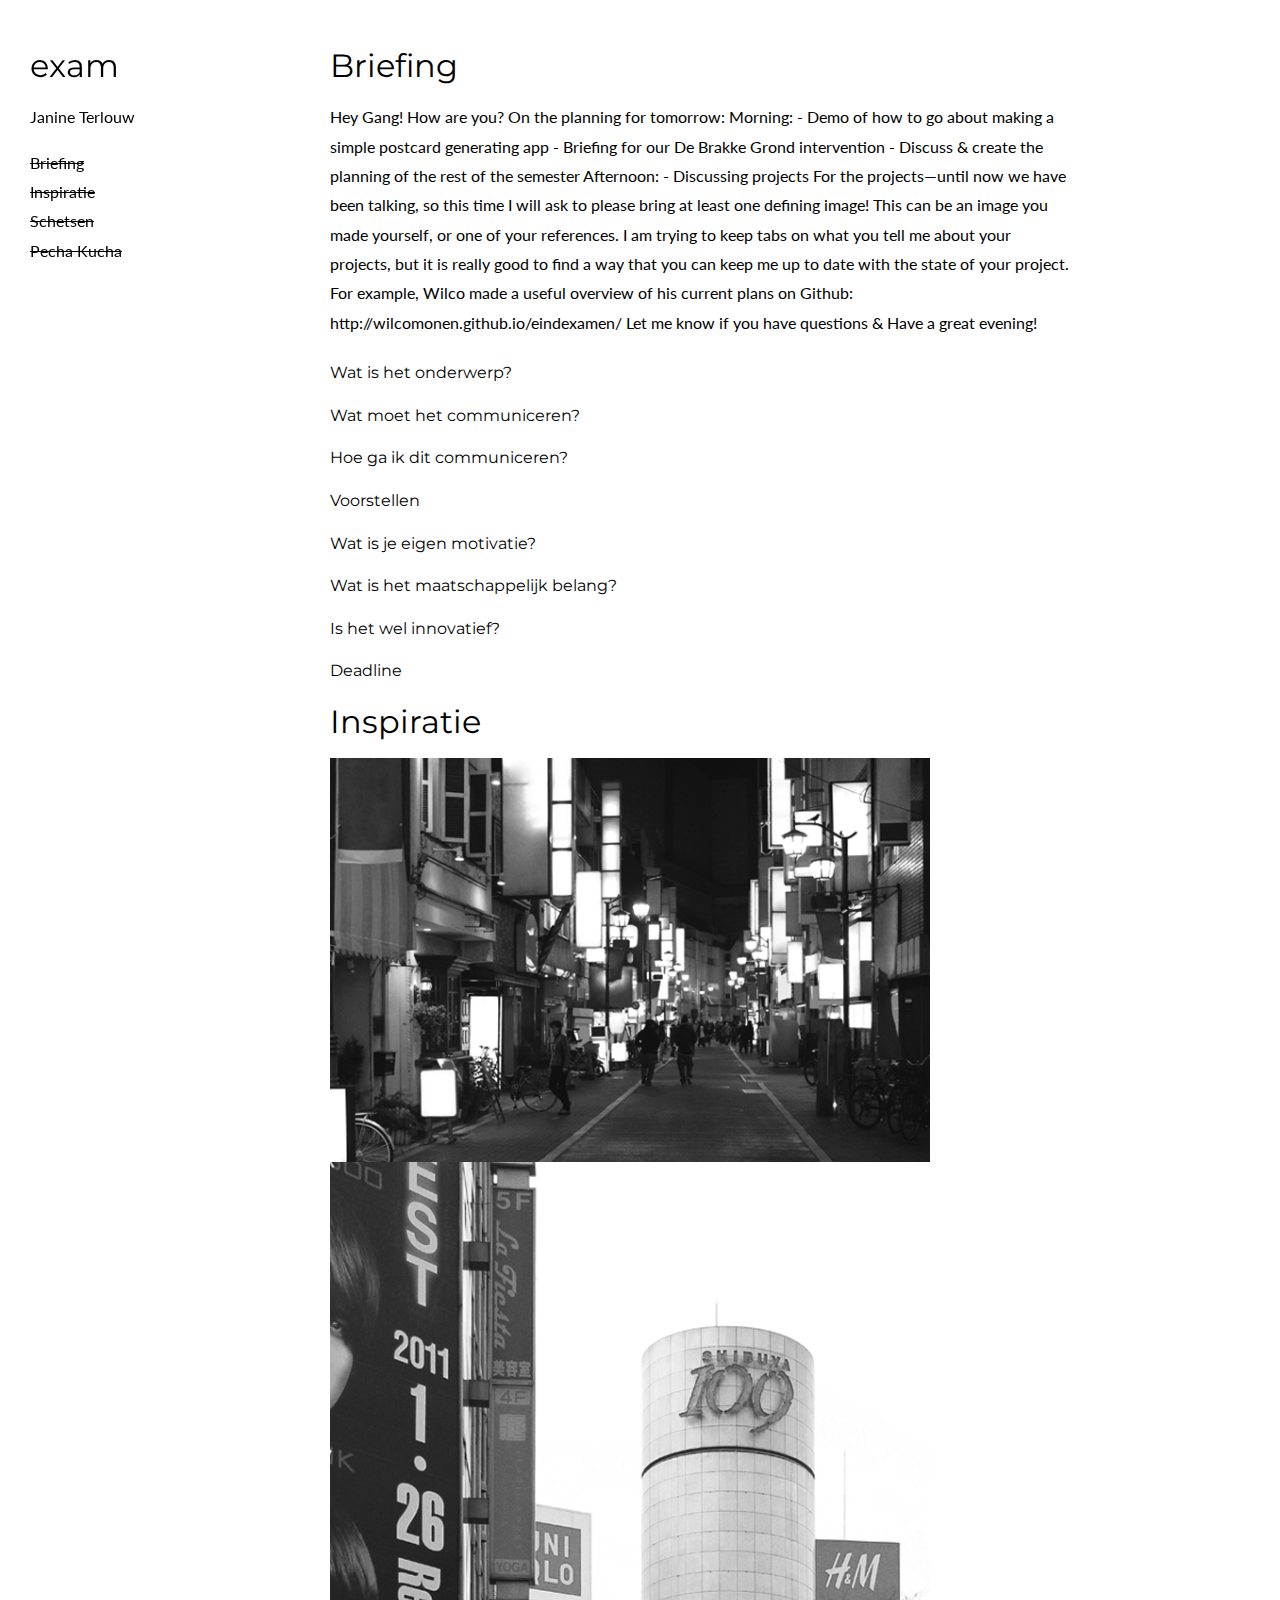
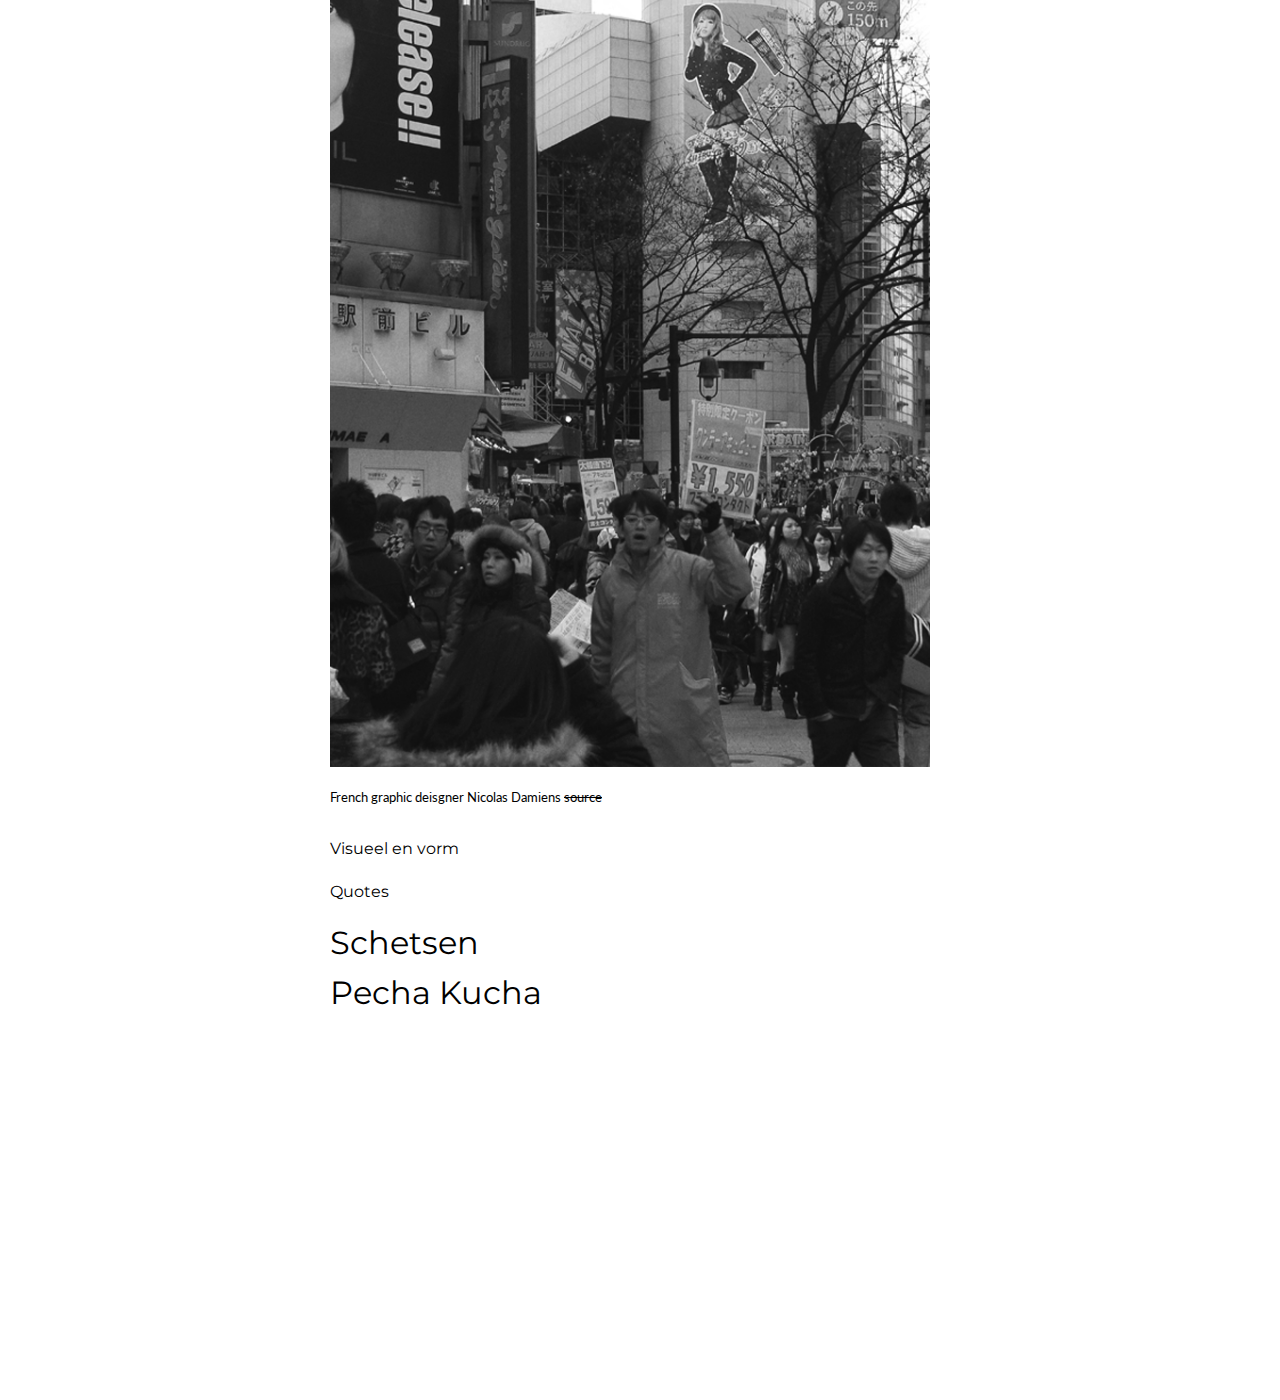
==== index.html @ ebebfaf5 "update push" ====
<html>
  <head>
    <title>Janine Terlouw - Graphic Design</title>
    <meta charset="utf-8">
    <link href='http://fonts.googleapis.com/css?family=Montserrat:400,700' rel='stylesheet' type='text/css'>
    <link href='http://fonts.googleapis.com/css?family=Lato:100,300,400,700,900,100italic,300italic,400italic,700italic,900italic&subset=latin,latin-ext' rel='stylesheet' type='text/css'>
    <link rel="stylesheet" href="http://yui.yahooapis.com/pure/0.5.0/pure-min.css">
    <link rel="stylesheet" type="text/css" href="css/style.css" />

    <script src="http://code.jquery.com/jquery-1.8.3.min.js"></script>
    <script src="js/jquery.slides.min.js"></script>
    <script src="js/scrollto.js"></script>
  </head>
  <body>
    <menu>
      <h1>exam</h1>
      <p>Janine Terlouw</p>
      <p>
        <a href="#p-briefing" rel="briefing">Briefing</a><br/>
        <a href="#p-inspiratie" rel="inspiratie">Inspiratie</a><br/>
        <a href="#p-schetsen" rel="schetsen">Schetsen</a><br/>
        <a href="#p-pechakucha" rel="pechakucha">Pecha Kucha</a><br/>
       </p>
    </menu>

    <div id="content">
      <div class='item' id="p-briefing">
        <h1>Briefing<h1>
          <p>Hey Gang!

How are you?

On the planning for tomorrow:

Morning:

- Demo of how to go about making a simple postcard generating app
- Briefing for our De Brakke Grond intervention
- Discuss & create the planning of the rest of the semester

Afternoon:

- Discussing projects

For the projects—until now we have been talking, so this time I will ask to please bring at least one defining image!
This can be an image you made yourself, or one of your references.

I am trying to keep tabs on what you tell me about your projects, but it is really good to find a way that you can keep me up to date with the state of your project. For example, Wilco made a useful overview of his current plans on Github: http://wilcomonen.github.io/eindexamen/

Let me know if you have questions &
Have a great evening!</p>
        <h2>Wat is het onderwerp?</h2>
        <h2>Wat moet het communiceren?</h2>
        <h2>Hoe ga ik dit communiceren?</h2>
        <h2>Voorstellen</h2>
        <h2>Wat is je eigen motivatie?</h2>
        <h2>Wat is het maatschappelijk belang?</h2>
        <h2>Is het wel innovatief?</h2>
        <h2>Deadline</h2>

      </div>

      <div class='item' id="p-inspiratie">
        <h1>Inspiratie<h1>
          <img src="img/inspiratie/3.gif">
          <img src="img/inspiratie/7.gif">
          <p><sub>French graphic deisgner Nicolas Damiens <a href="http://www.huffingtonpost.com/2015/02/13/nicolas-damiens_n_6653404.html">source</a><sub></p> 
        <h2>Visueel en vorm</h2>

        <h2>Quotes</h2>
      </div>

      <div class='item' id="p-schetsen">
        <h1>Schetsen<h1>
      </div>

      <div class='item' id="p-pechakucha">
        <h1>Pecha Kucha<h1>
      </div>

<!--       <div class='item' id="p-briefing">
        <h1>Briefing<h1>
      </div>
 -->
    </div>

  </body>


</html>
---- css/style.css ----
*{
  box-sizing: border-box;
}

body {
  background-color: #fff;
  margin: 0;
  padding: 0;

  font-family: times, serif;
  font-size: 12pt;
  line-height: 22pt;
  color: #000;
}

menu{
  top:0;
  margin: 0;
  padding: 30px;
  position: fixed;
  width: 300px;
}

#content {
  margin-left: 300px;
  padding: 30px;
  width: 800px;
  height: 3000px;
}

img {
  width: 600px;
}

/*-------*/
/* tekst */
/*-------*/


h1 {
  font-family: "Montserrat", arial;
  font-weight: 400;
}

h2 {
  font-family: "Montserrat", arial;
  font-weight: 400;
  font-size: 16px;
}

p {
  font-family: "lato", arial;
  font-size: 16px;
}

a {
  text-decoration: line-through;
  color: #000;
}
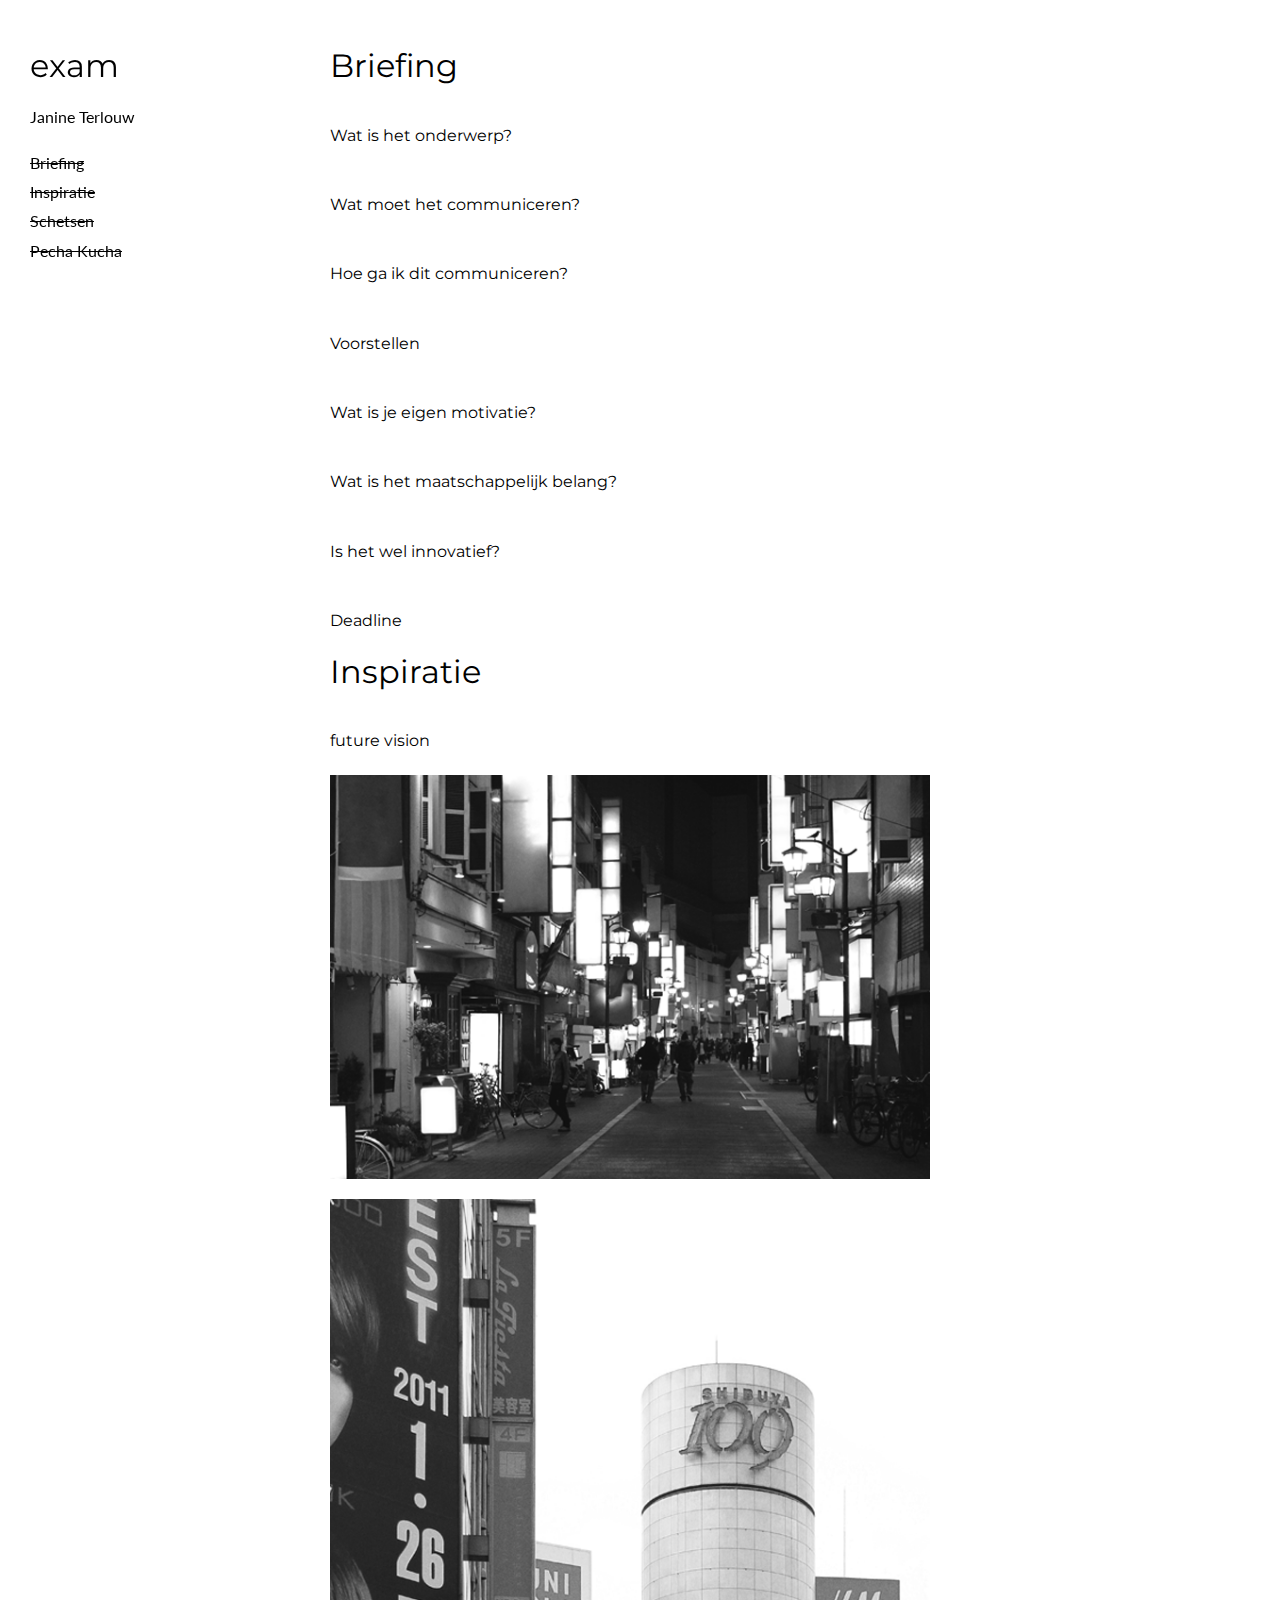
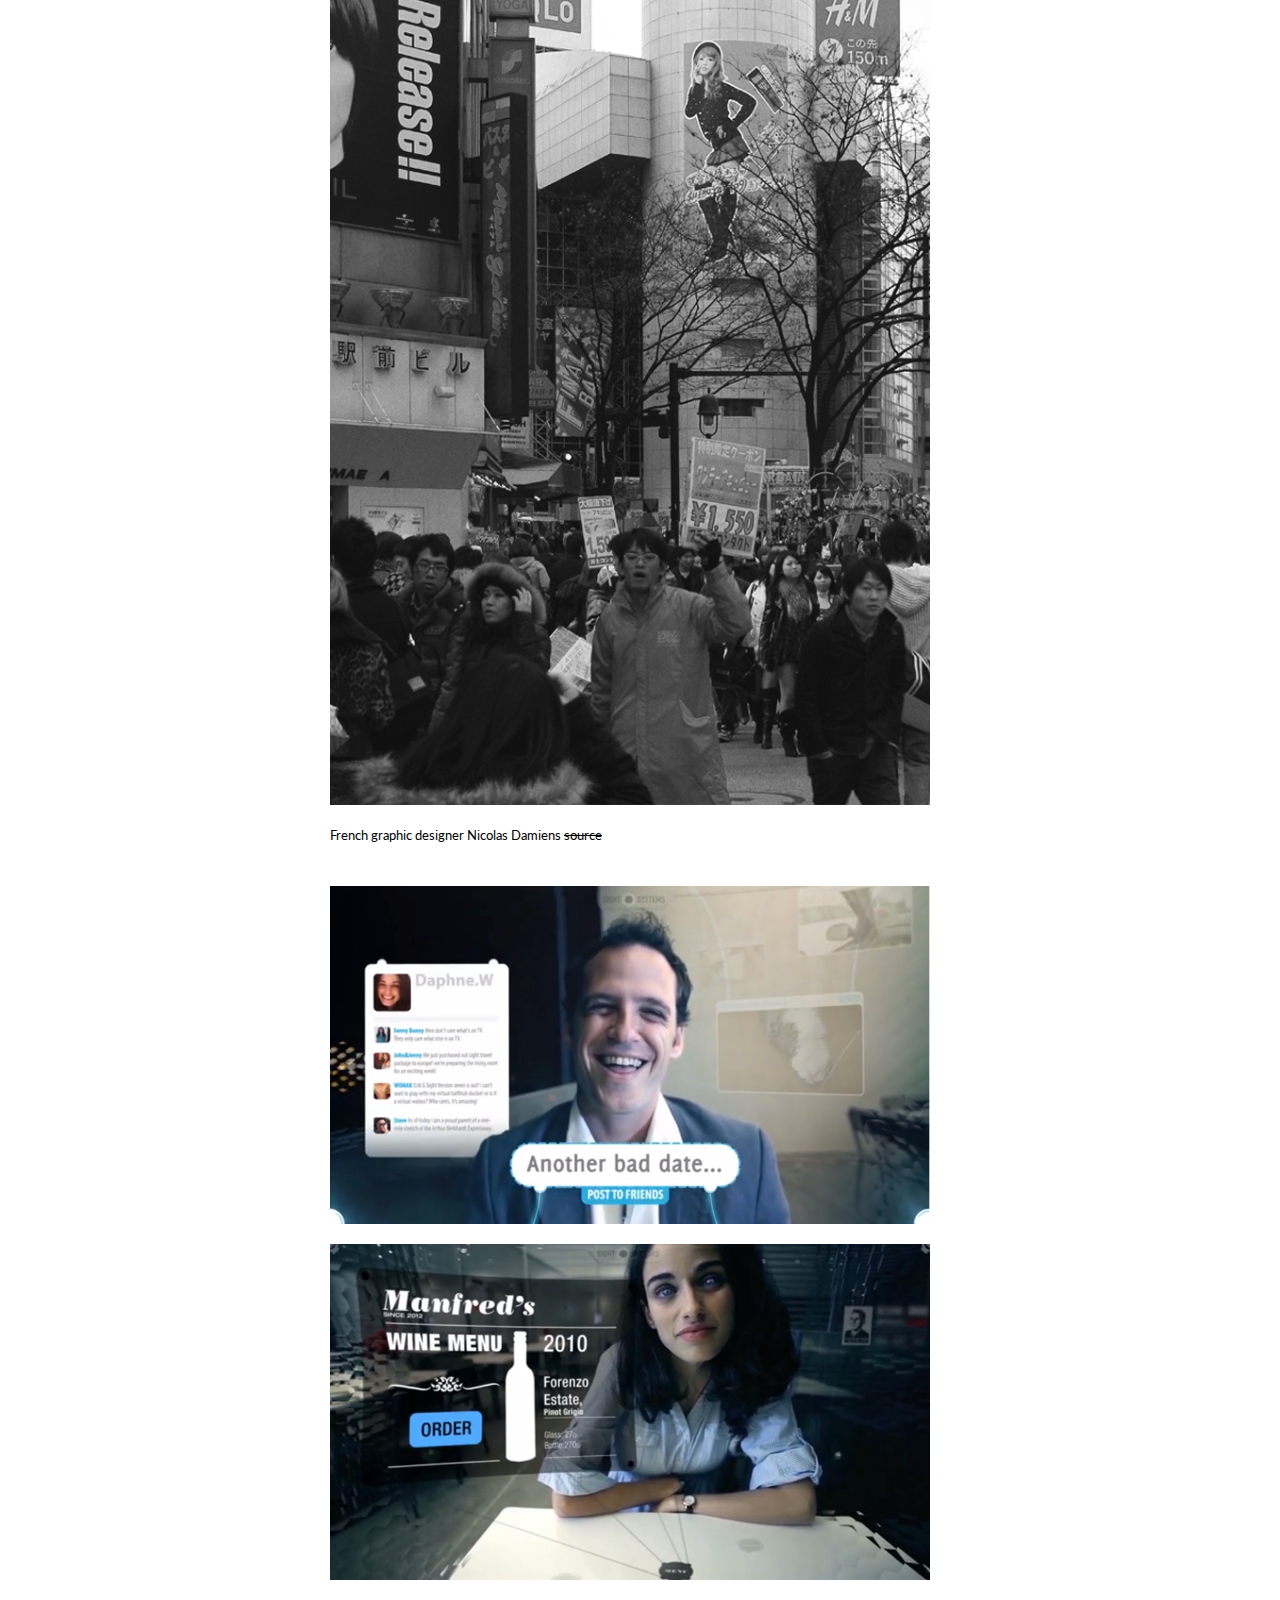
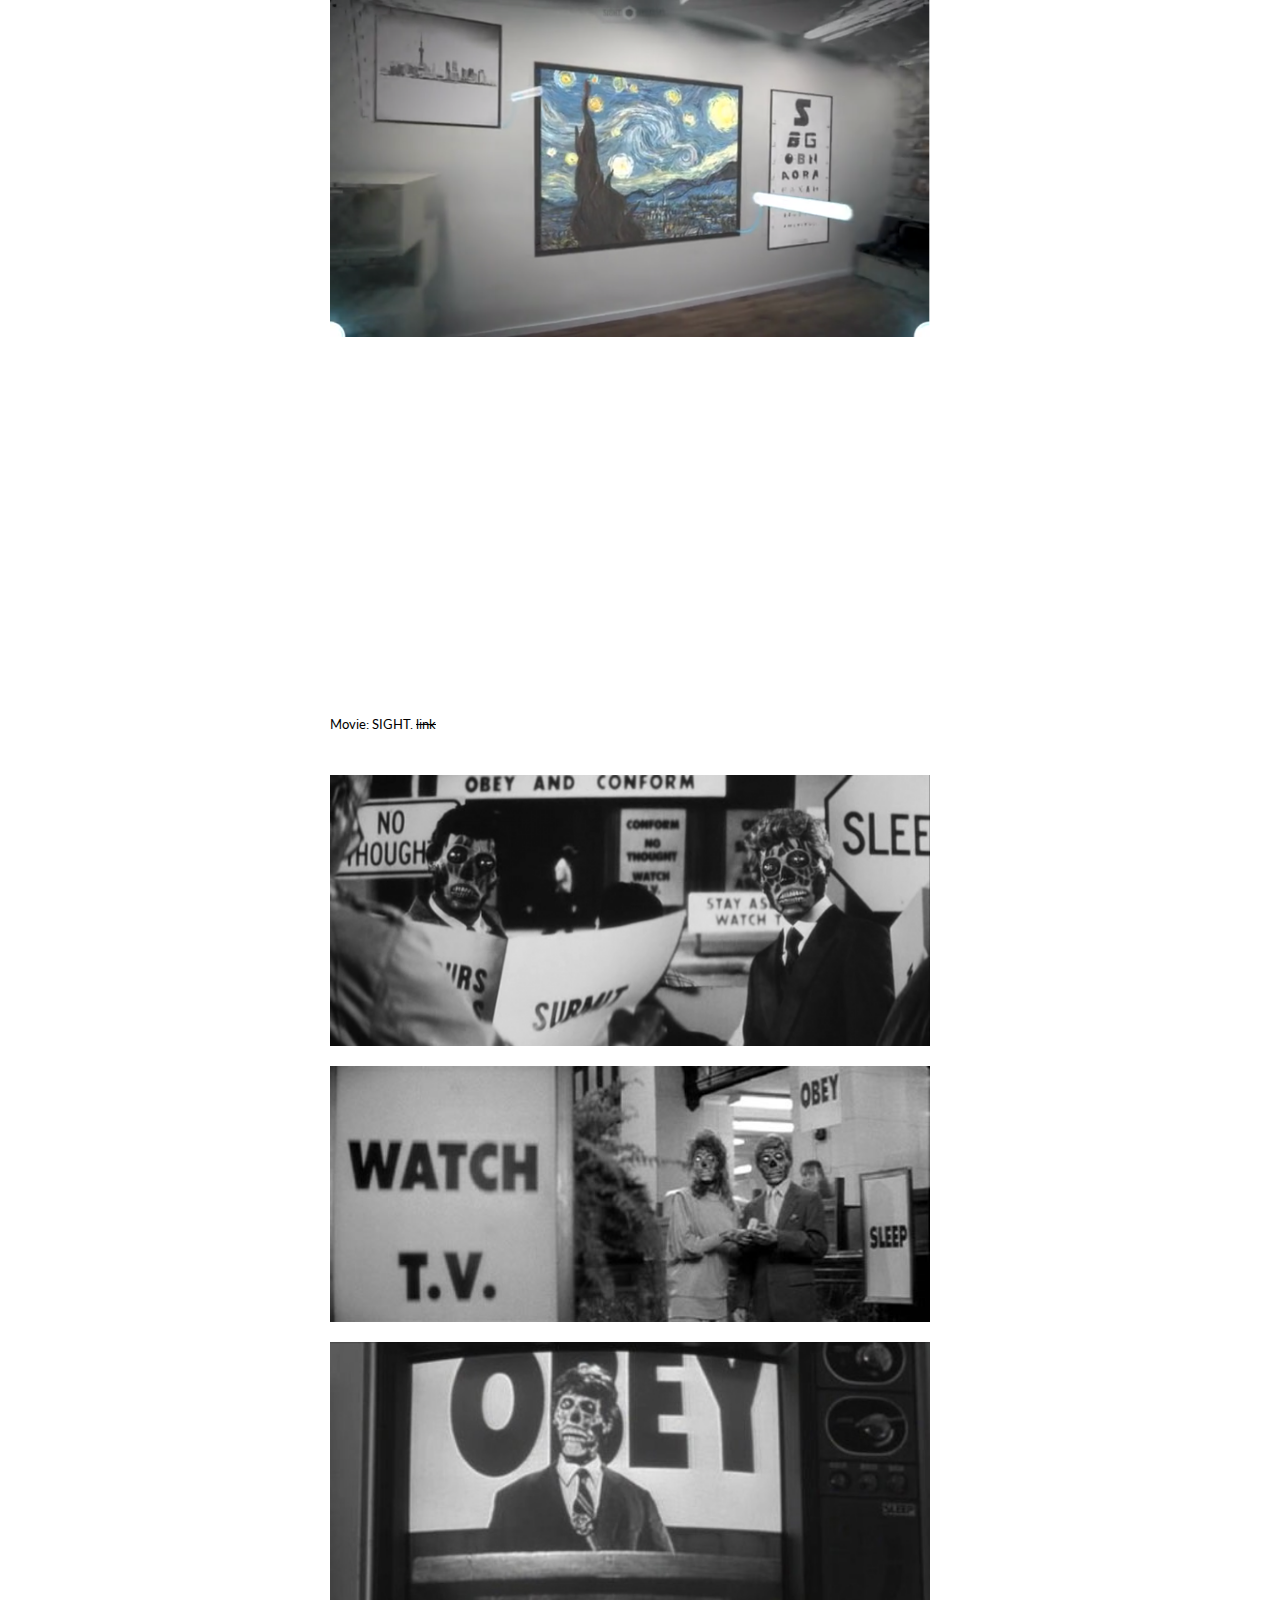
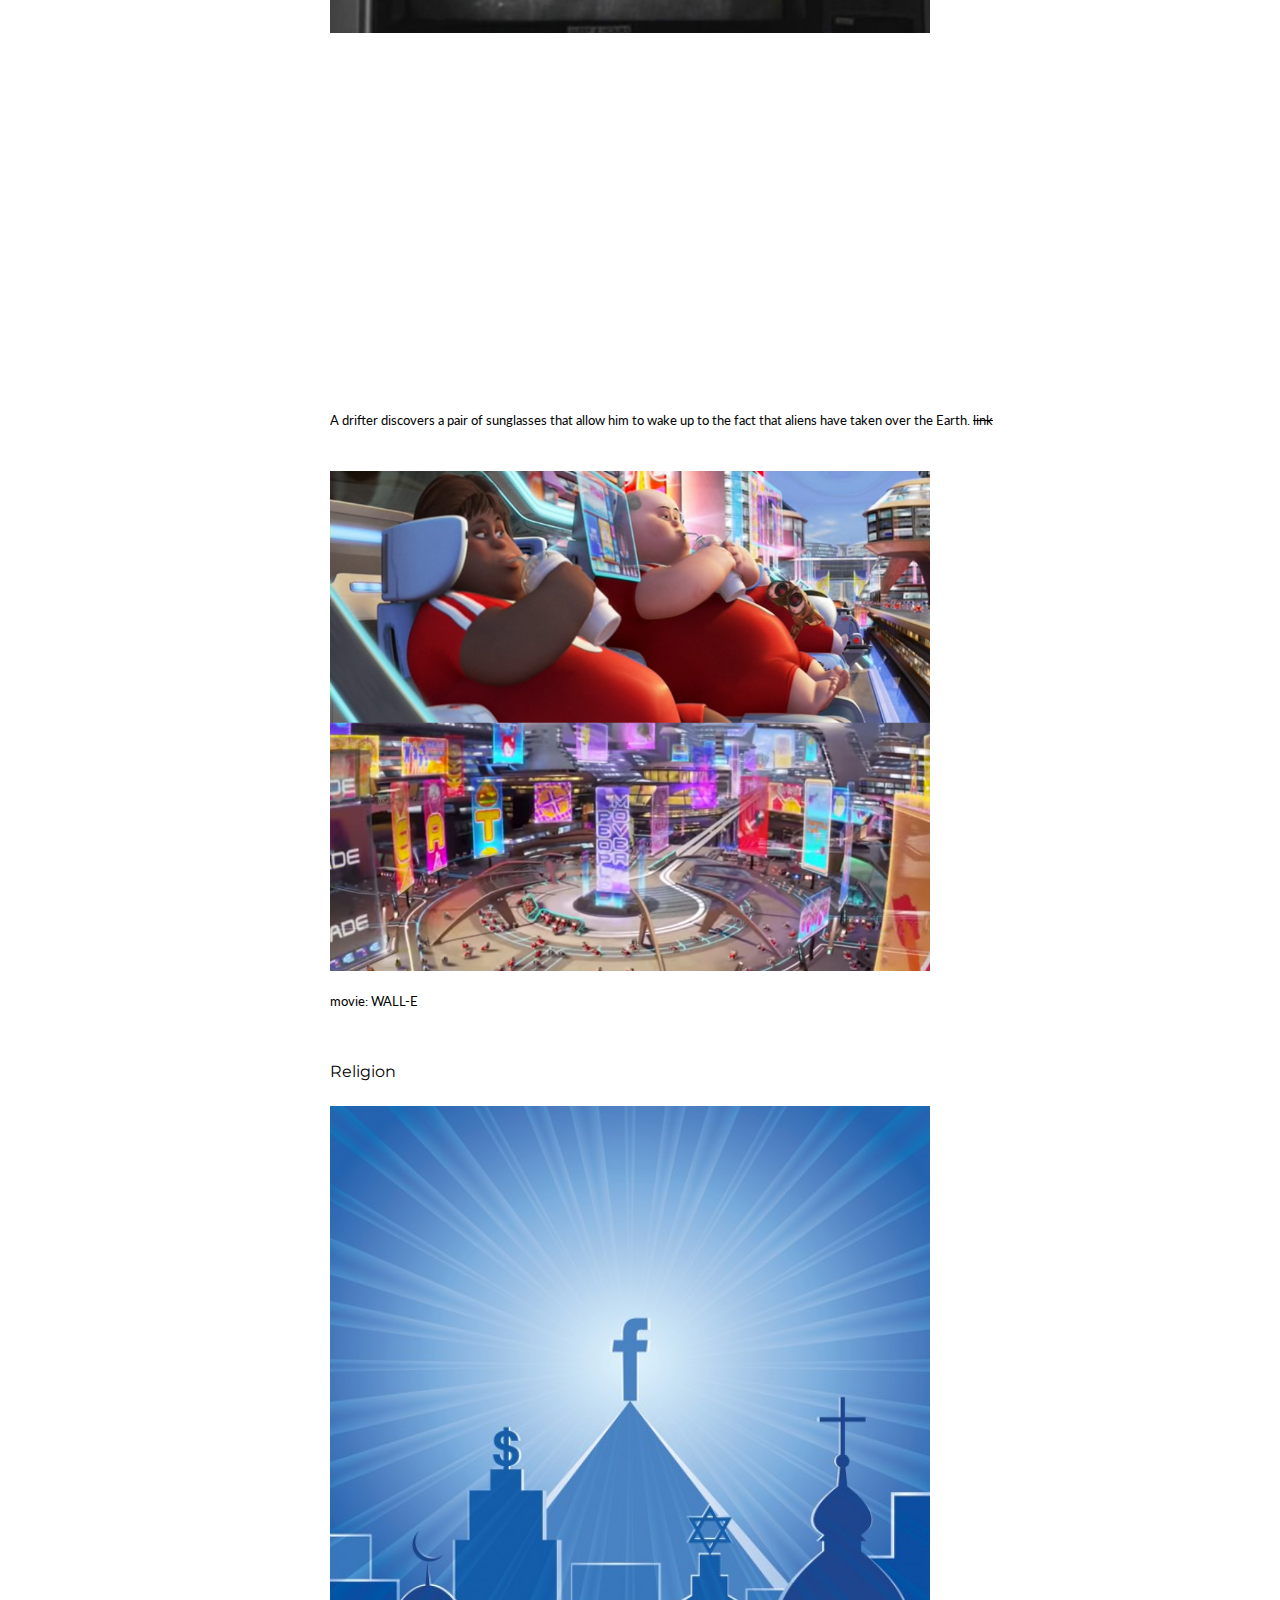
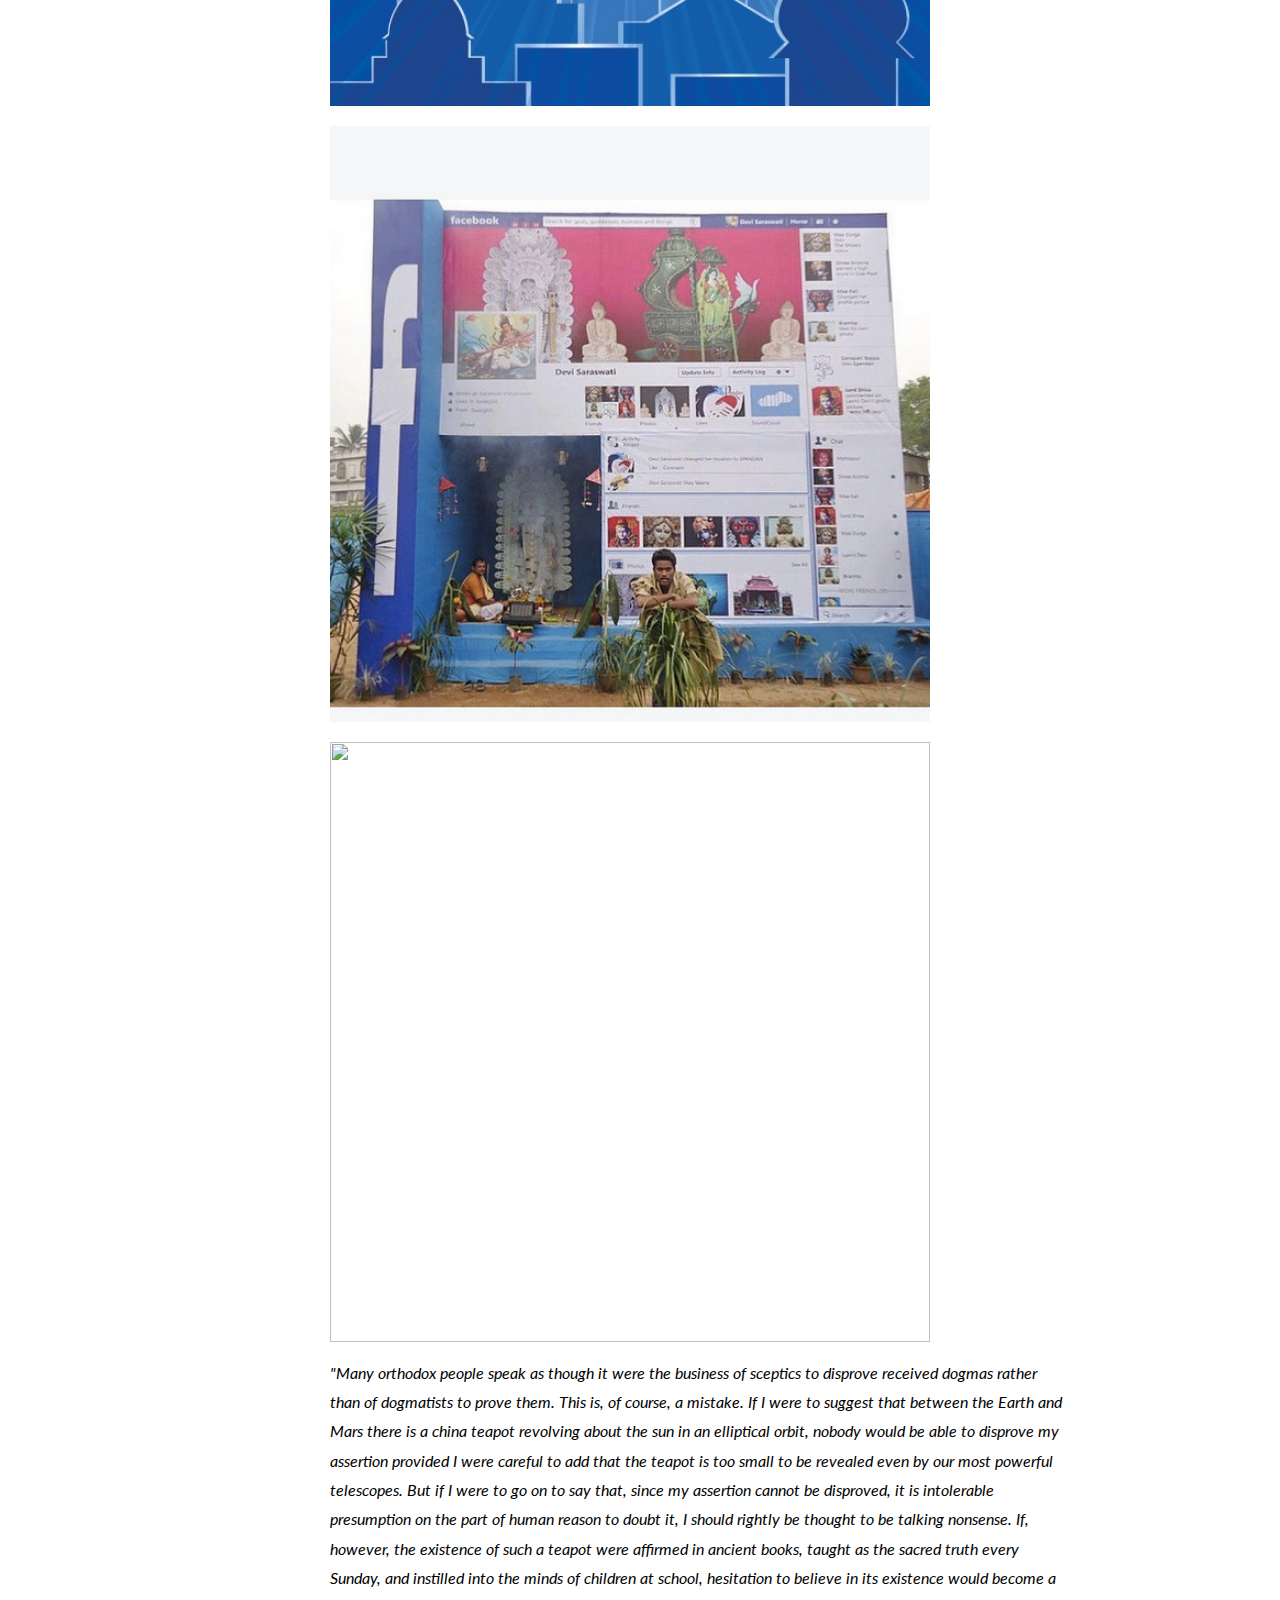
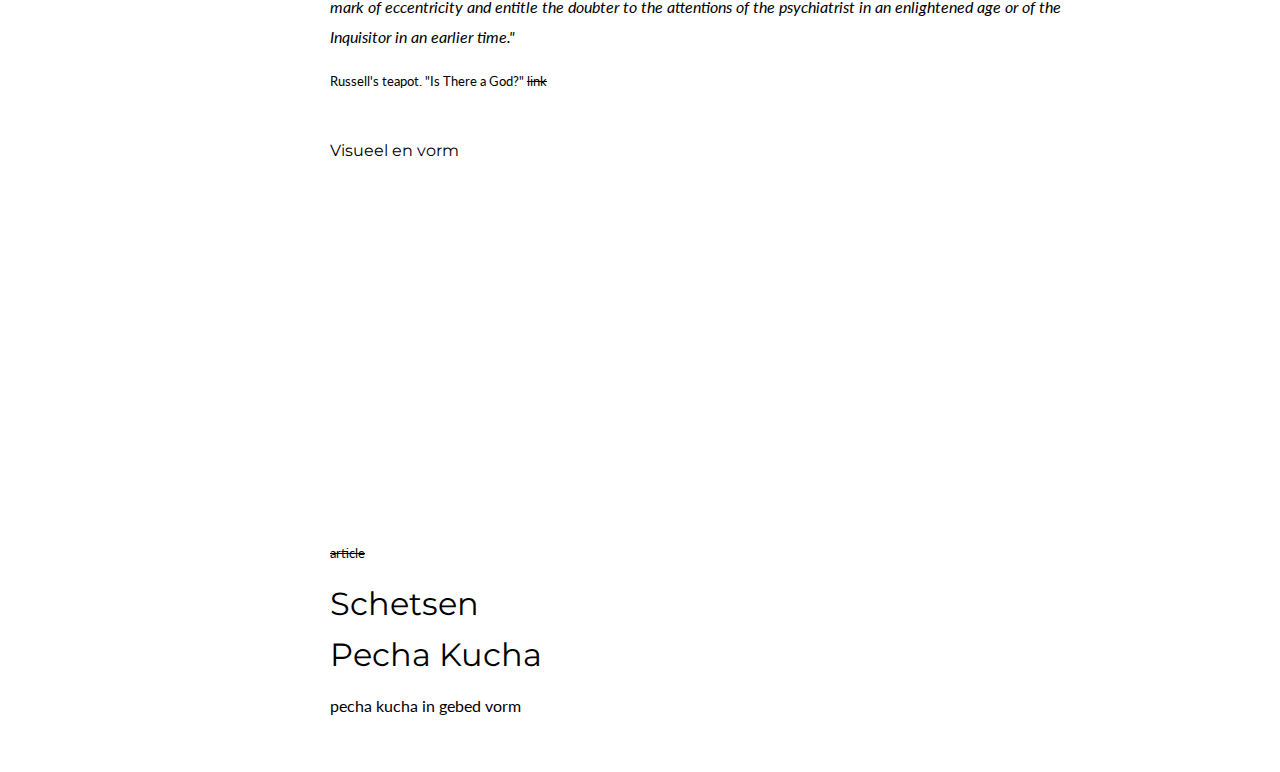
==== commit 4fa909a2: "update" ====
--- a/index.html
+++ b/index.html
@@ -8,7 +8,6 @@
     <link rel="stylesheet" type="text/css" href="css/style.css" />
 
     <script src="http://code.jquery.com/jquery-1.8.3.min.js"></script>
-    <script src="js/jquery.slides.min.js"></script>
     <script src="js/scrollto.js"></script>
   </head>
   <body>
@@ -26,29 +25,7 @@
     <div id="content">
       <div class='item' id="p-briefing">
         <h1>Briefing<h1>
-          <p>Hey Gang!
-
-How are you?
-
-On the planning for tomorrow:
-
-Morning:
-
-- Demo of how to go about making a simple postcard generating app
-- Briefing for our De Brakke Grond intervention
-- Discuss & create the planning of the rest of the semester
-
-Afternoon:
-
-- Discussing projects
-
-For the projects—until now we have been talking, so this time I will ask to please bring at least one defining image!
-This can be an image you made yourself, or one of your references.
-
-I am trying to keep tabs on what you tell me about your projects, but it is really good to find a way that you can keep me up to date with the state of your project. For example, Wilco made a useful overview of his current plans on Github: http://wilcomonen.github.io/eindexamen/
-
-Let me know if you have questions &
-Have a great evening!</p>
+          <p></p>
         <h2>Wat is het onderwerp?</h2>
         <h2>Wat moet het communiceren?</h2>
         <h2>Hoe ga ik dit communiceren?</h2>
@@ -62,12 +39,58 @@
 
       <div class='item' id="p-inspiratie">
         <h1>Inspiratie<h1>
+          <h2>future vision</h2> 
+          
           <img src="img/inspiratie/3.gif">
           <img src="img/inspiratie/7.gif">
-          <p><sub>French graphic deisgner Nicolas Damiens <a href="http://www.huffingtonpost.com/2015/02/13/nicolas-damiens_n_6653404.html">source</a><sub></p> 
-        <h2>Visueel en vorm</h2>
+          <p><sub>
+            French graphic designer Nicolas Damiens 
+            <a href="http://www.huffingtonpost.com/2015/02/13/nicolas-damiens_n_6653404.html">source</a>
+          <sub></p>
+          
+          <img src="img/inspiratie/sight1.png">
+          <img src="img/inspiratie/sight2.png">
+          <img src="img/inspiratie/sight3.png">
+          <iframe src="//player.vimeo.com/video/46304267" width="600" height="337" frameborder="0" webkitallowfullscreen mozallowfullscreen allowfullscreen></iframe> 
+          <p><sub>
+            Movie: SIGHT. 
+            <a href="https://vimeo.com/46304267">link</a>
+          <sub></p> 
 
-        <h2>Quotes</h2>
+          <img src="img/inspiratie/theylive1.png">
+          <img src="img/inspiratie/theylive2.jpg">
+          <img src="img/inspiratie/theylive3.jpg">
+          <iframe src="//player.vimeo.com/video/76691072" width="600" height="337" frameborder="0" webkitallowfullscreen mozallowfullscreen allowfullscreen></iframe> 
+          <p><sub>
+            A drifter discovers a pair of sunglasses that allow him to wake up to the fact that aliens have taken over the Earth.
+            <a href="https://vimeo.com/76691072">link</a>
+          <sub></p>
+
+
+          <img src="img/inspiratie/wall-e.png">
+          <p><sub>
+            movie: WALL-E
+          <sub></p> 
+
+          <h2>Religion</h2> 
+
+          <img src="img/inspiratie/facebookstock.jpg">
+          <img src="img/inspiratie/facebooktemple.png">
+
+          <img src="https://upload.wikimedia.org/wikipedia/commons/thumb/7/76/FSM_Logo.svg/300px-FSM_Logo.svg.png">
+          <p><i>"Many orthodox people speak as though it were the business of sceptics to disprove received dogmas rather than of dogmatists to prove them. This is, of course, a mistake. If I were to suggest that between the Earth and Mars there is a china teapot revolving about the sun in an elliptical orbit, nobody would be able to disprove my assertion provided I were careful to add that the teapot is too small to be revealed even by our most powerful telescopes. But if I were to go on to say that, since my assertion cannot be disproved, it is intolerable presumption on the part of human reason to doubt it, I should rightly be thought to be talking nonsense. If, however, the existence of such a teapot were affirmed in ancient books, taught as the sacred truth every Sunday, and instilled into the minds of children at school, hesitation to believe in its existence would become a mark of eccentricity and entitle the doubter to the attentions of the psychiatrist in an enlightened age or of the Inquisitor in an earlier time."</i></p>
+          <p><sub>
+            Russell's teapot. "Is There a God?"             
+          <a href="https://en.wikipedia.org/wiki/Russell%27s_teapot">link</a>
+          <sub></p>
+
+
+          <h2>Visueel en vorm</h2>
+          <iframe src="//player.vimeo.com/video/118919656" width="600" height="337" frameborder="0" webkitallowfullscreen mozallowfullscreen allowfullscreen></iframe>
+          <p><sub>            
+          <a href="http://motionographer.com/2015/02/10/superteam-proves-power-of-collaboration-in-title-sequence-for-fitc-tokyo/">article</a>
+          <sub></p>
+          
       </div>
 
       <div class='item' id="p-schetsen">
@@ -76,7 +99,9 @@
 
       <div class='item' id="p-pechakucha">
         <h1>Pecha Kucha<h1>
+          <p> pecha kucha in gebed vorm </p>
       </div>
+
 
 <!--       <div class='item' id="p-briefing">
         <h1>Briefing<h1>
--- a/css/style.css
+++ b/css/style.css
@@ -25,11 +25,15 @@
   margin-left: 300px;
   padding: 30px;
   width: 800px;
-  height: 3000px;
 }
 
 img {
+  margin-top: 20px;
   width: 600px;
+}
+
+iframe {
+  margin-top: 20px;
 }
 
 /*-------*/
@@ -46,6 +50,8 @@
   font-family: "Montserrat", arial;
   font-weight: 400;
   font-size: 16px;
+  margin-top: 40px;
+  margin-bottom: 0px;
 }
 
 p {
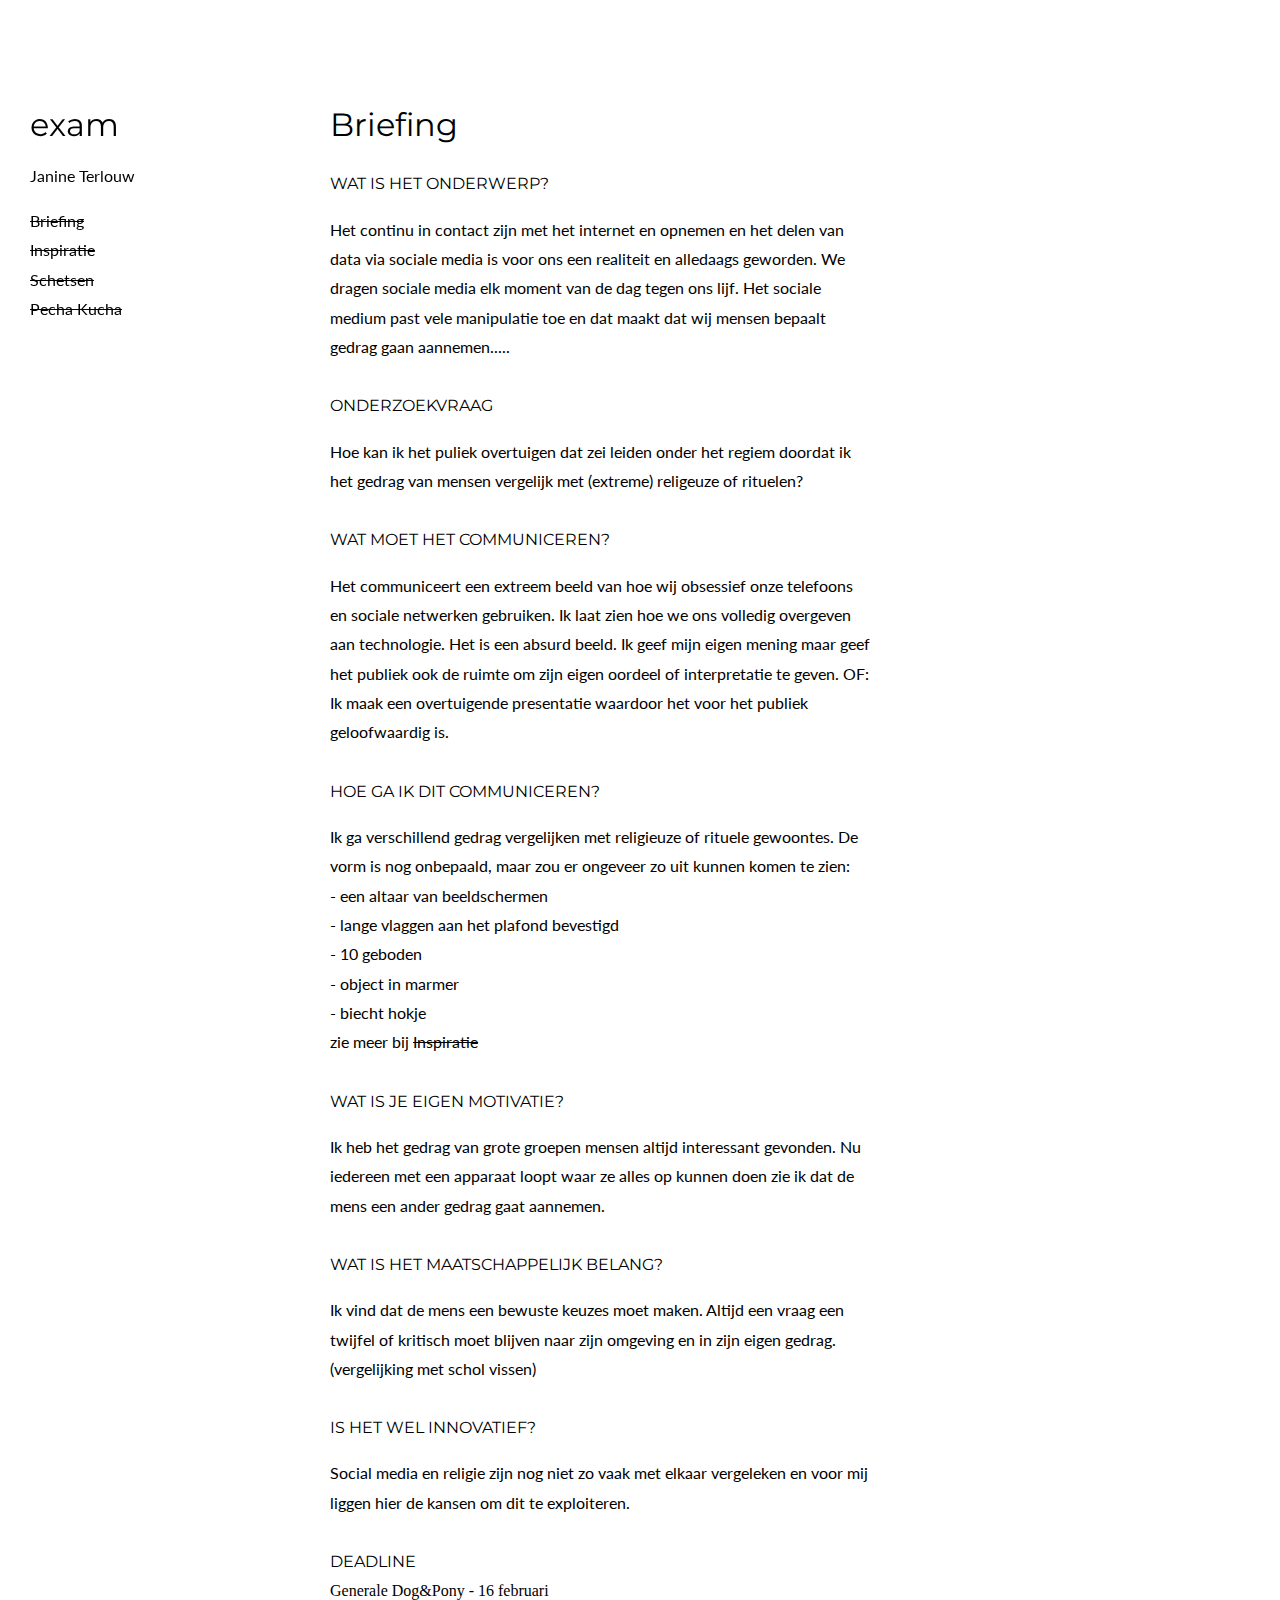
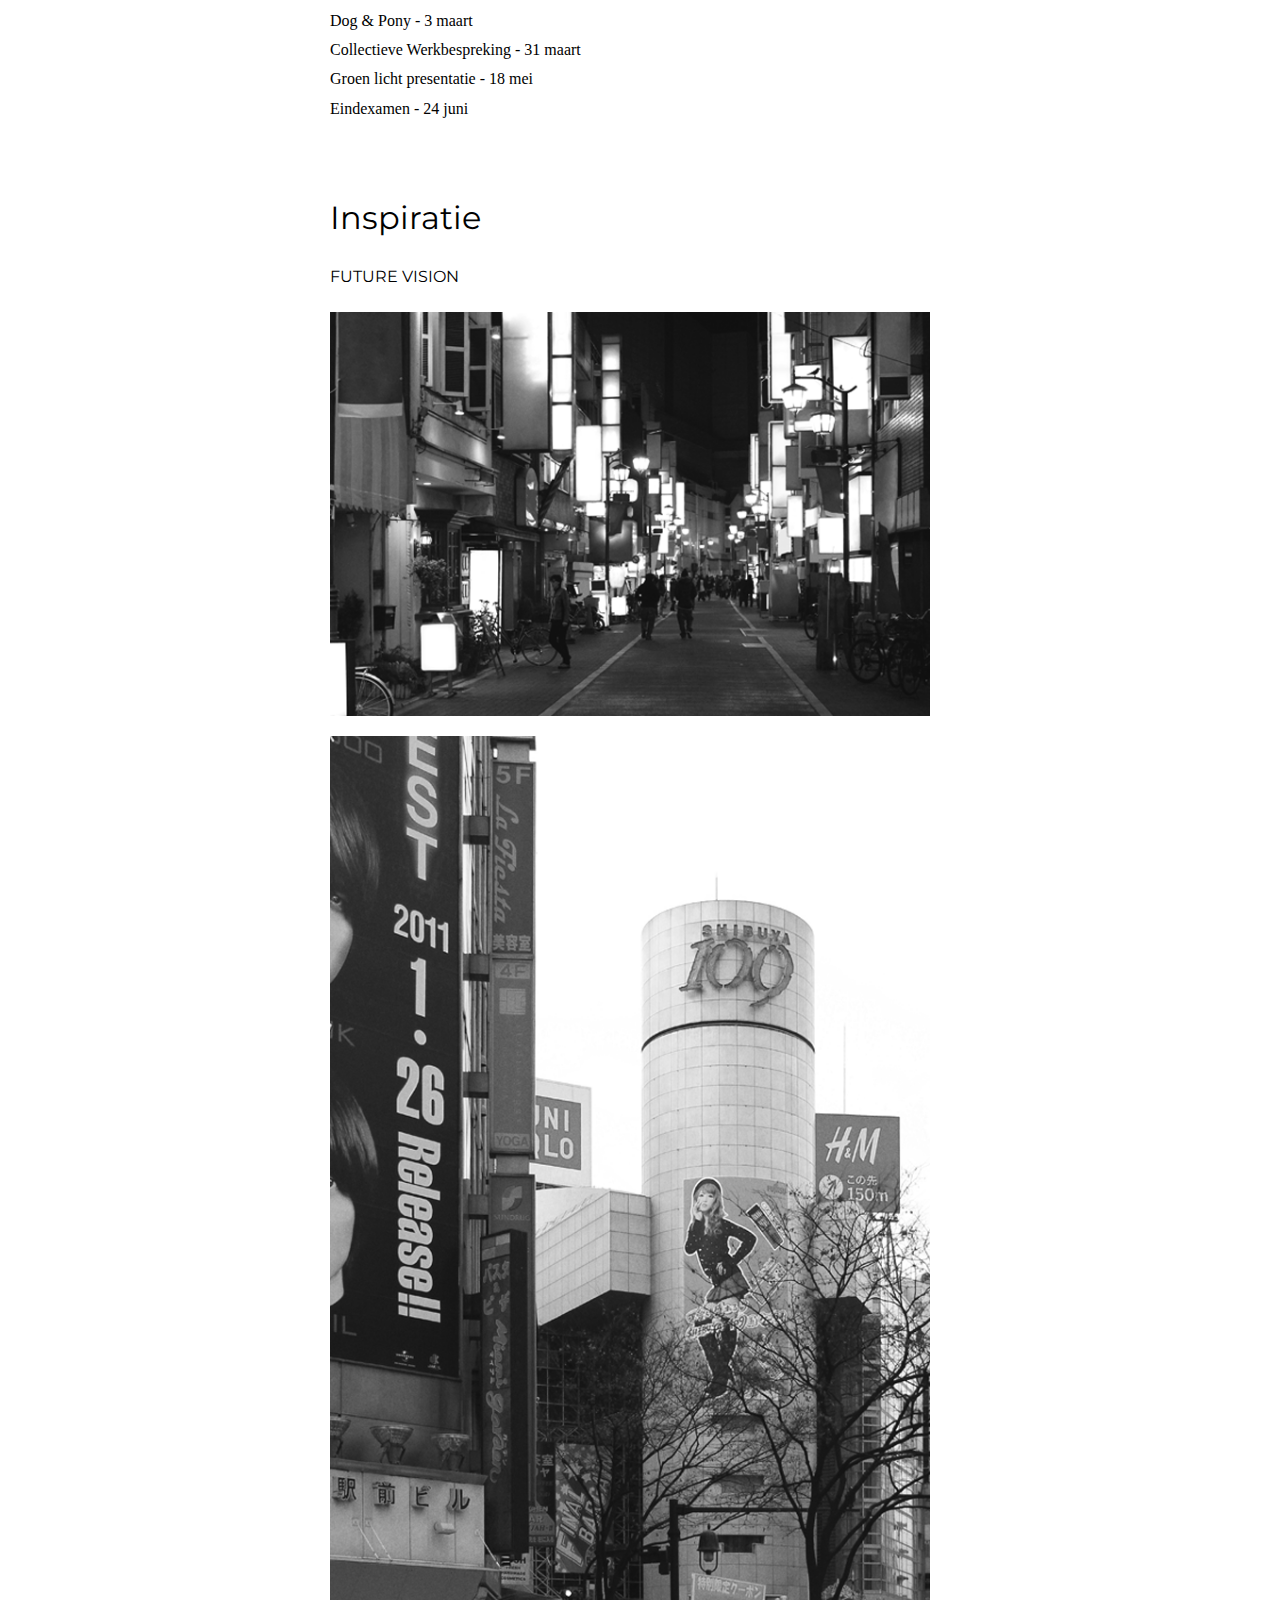
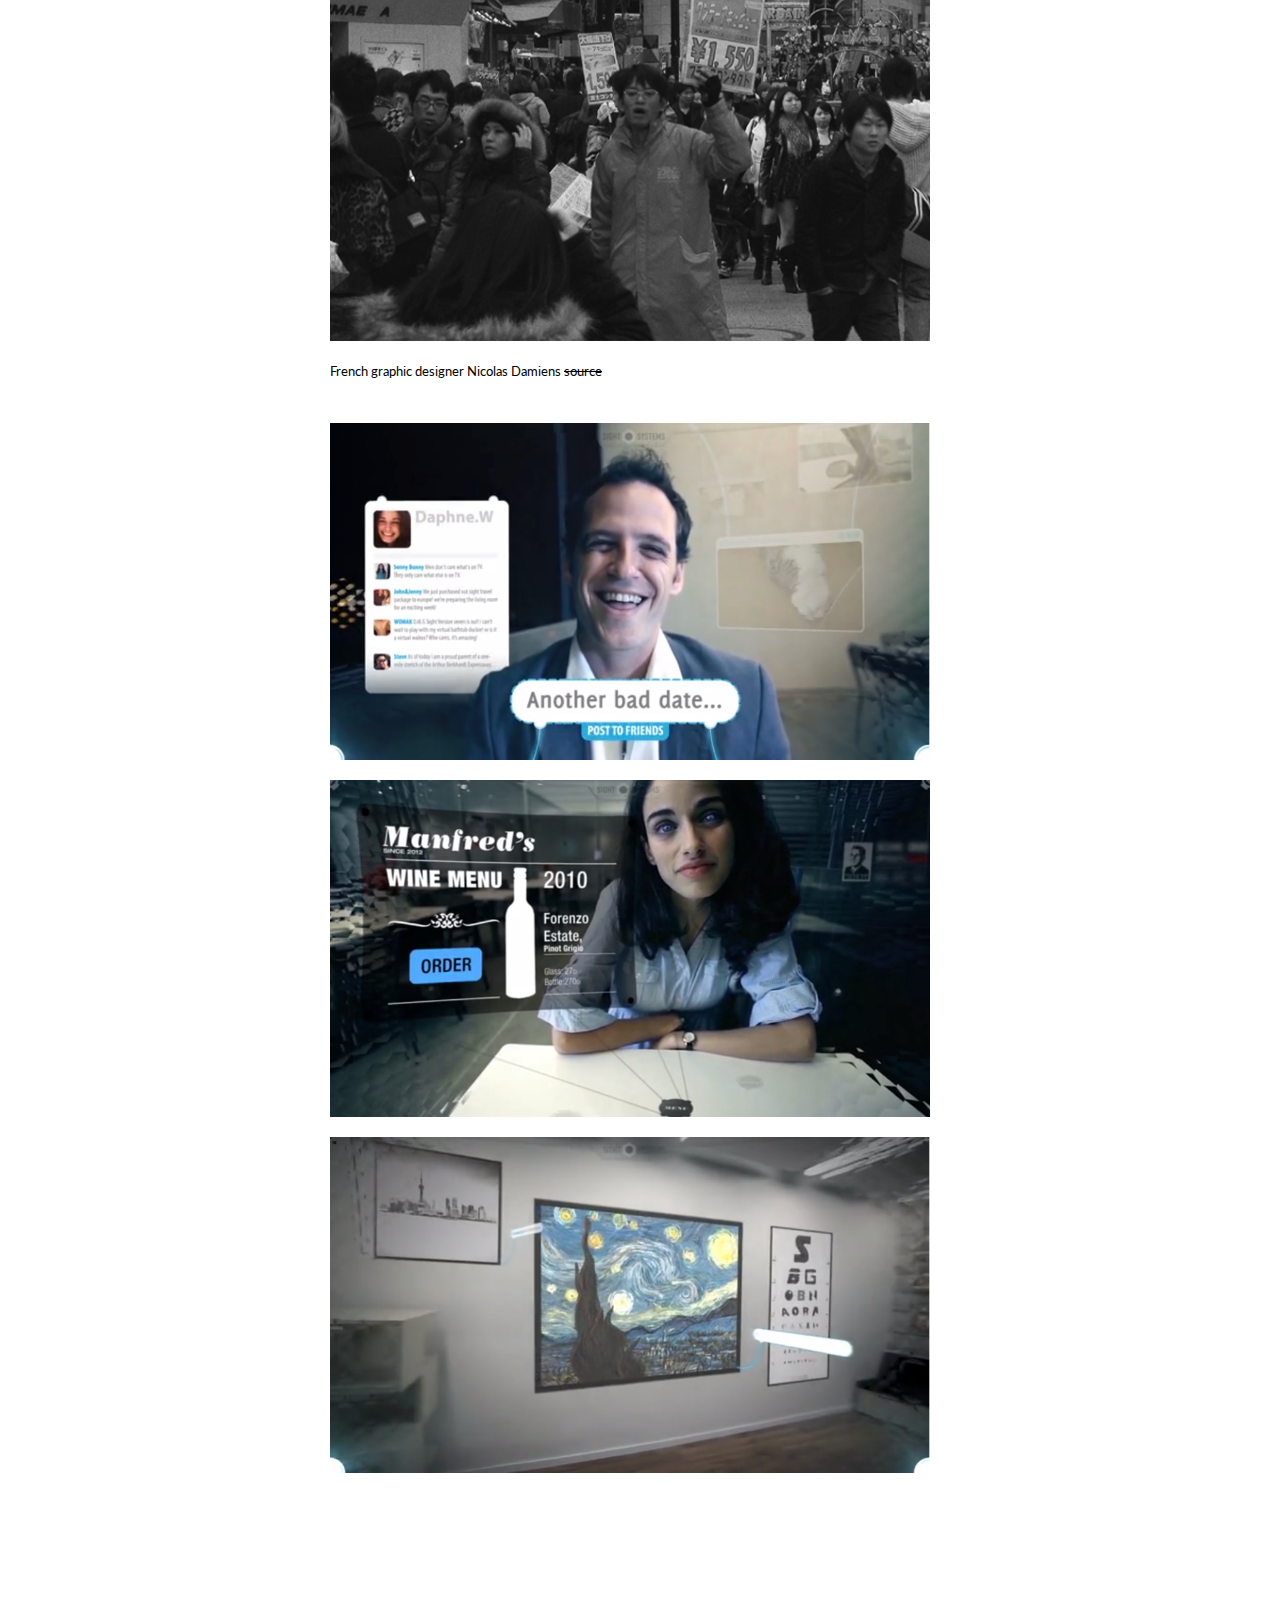
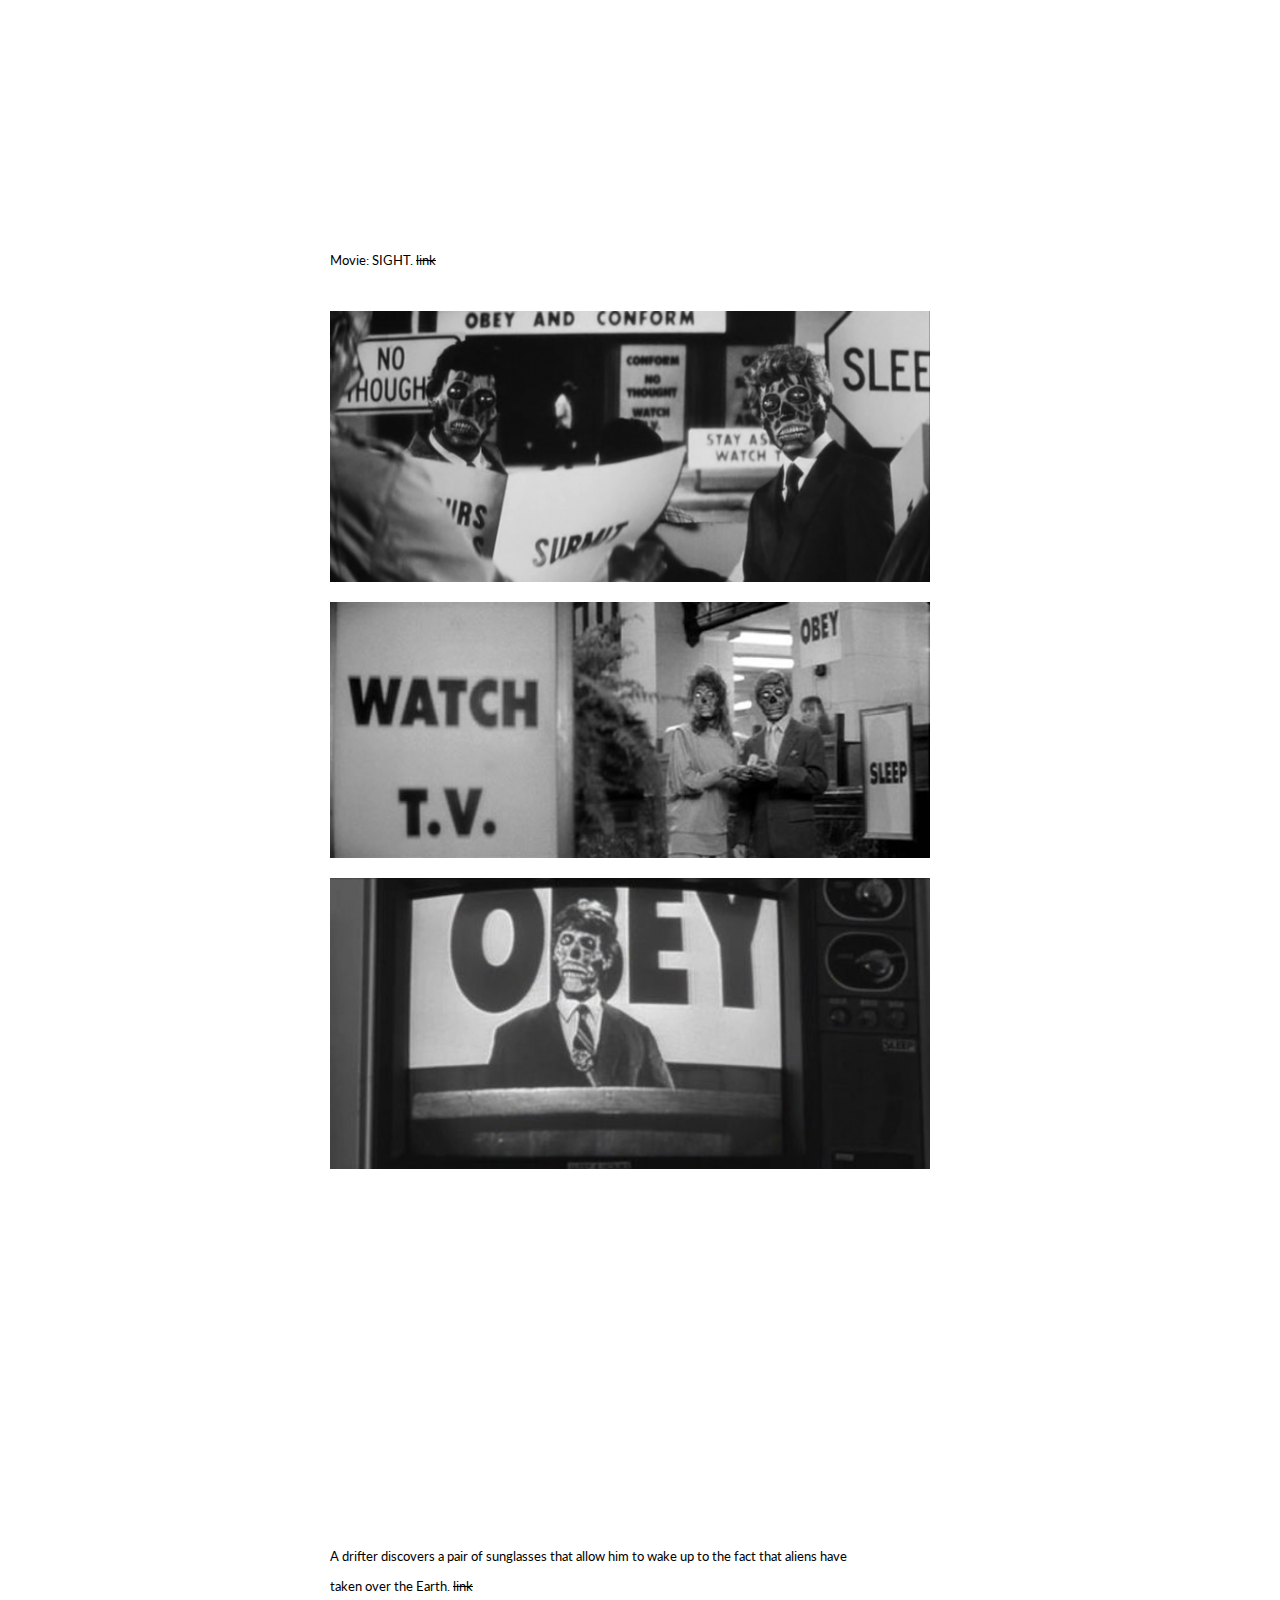
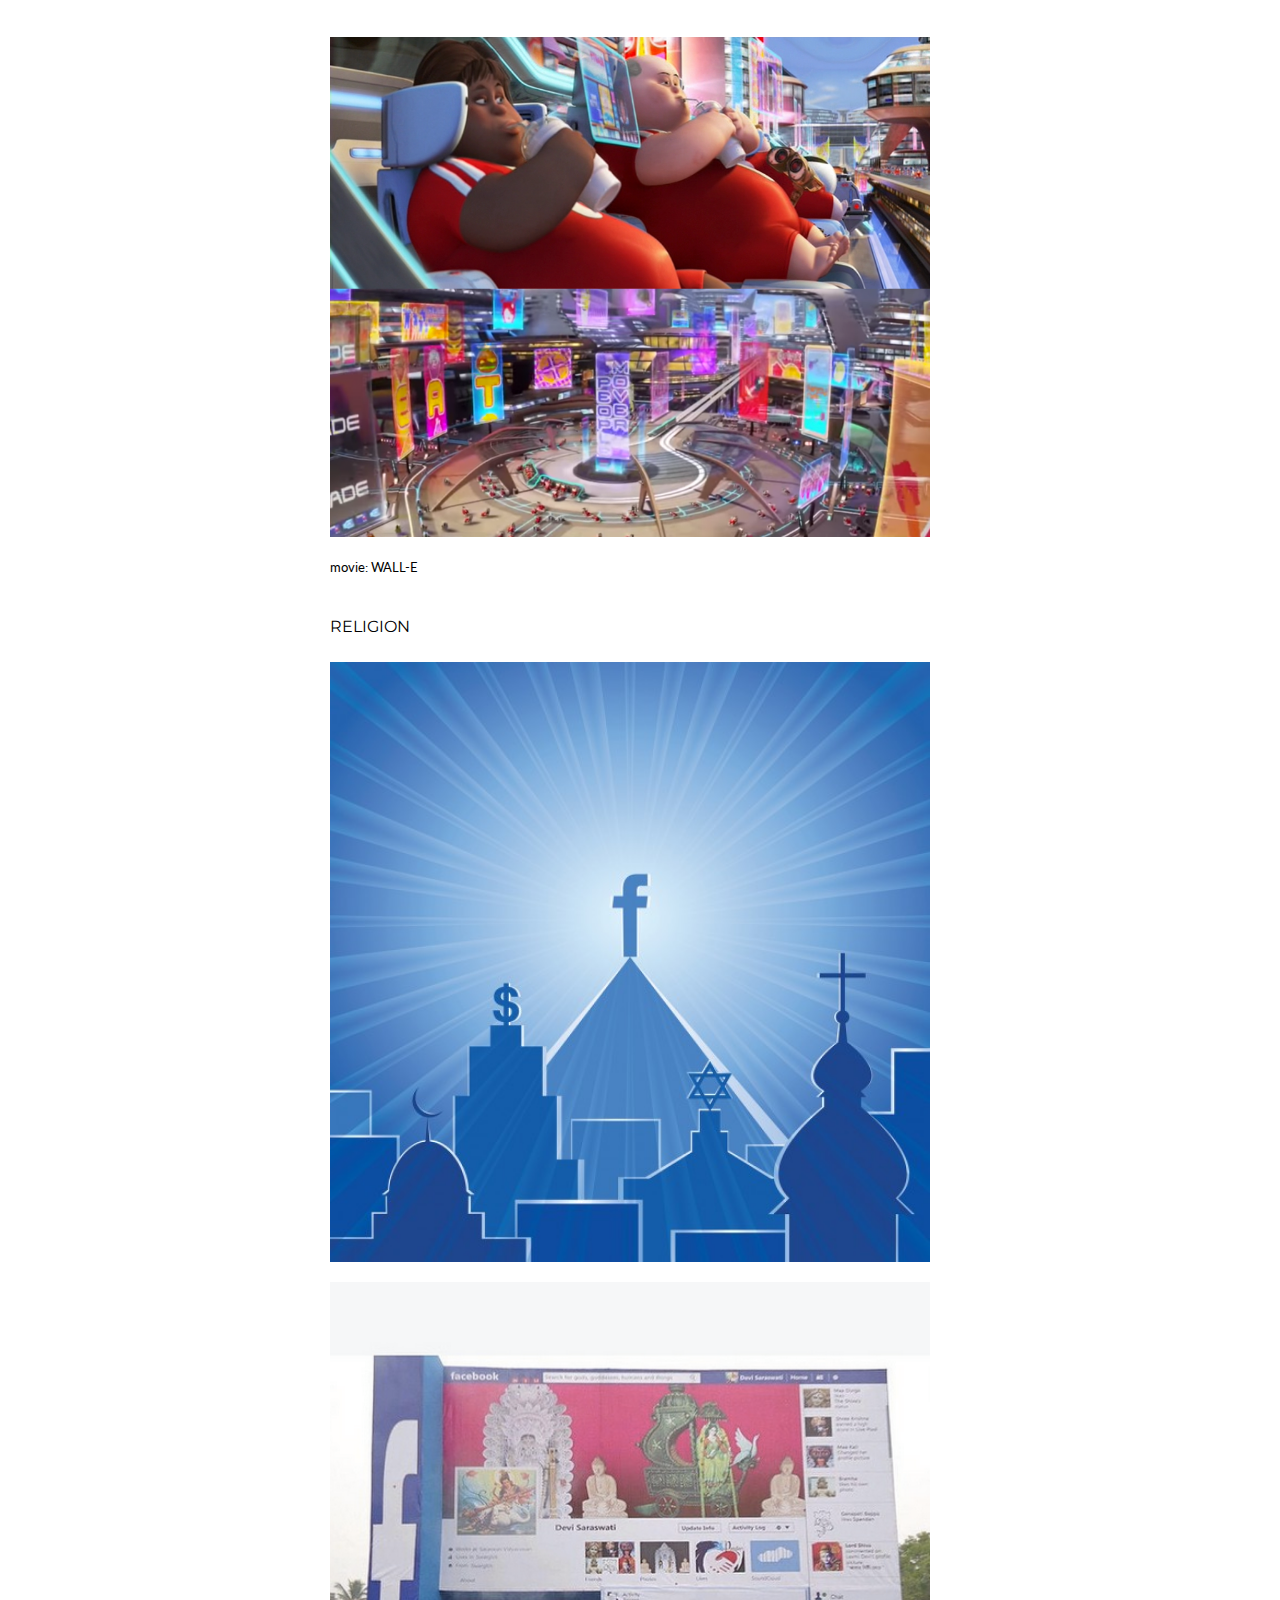
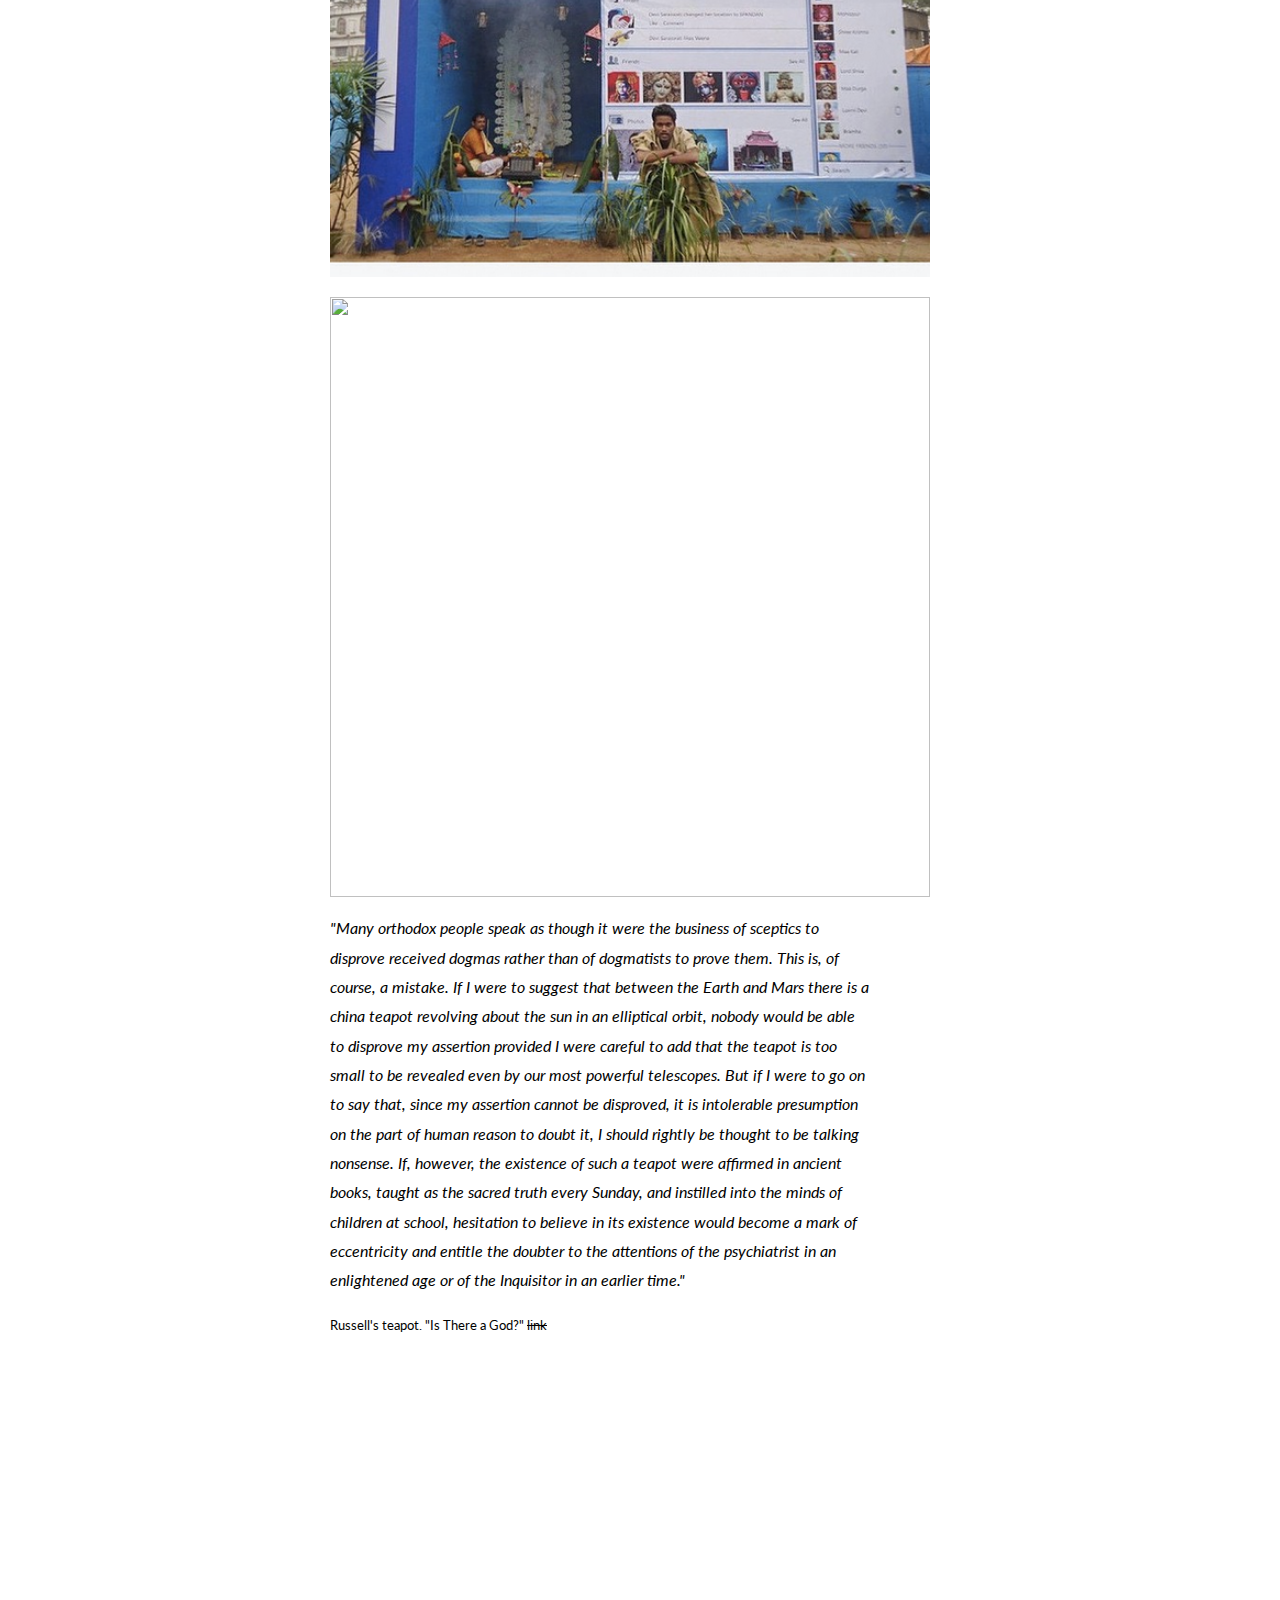
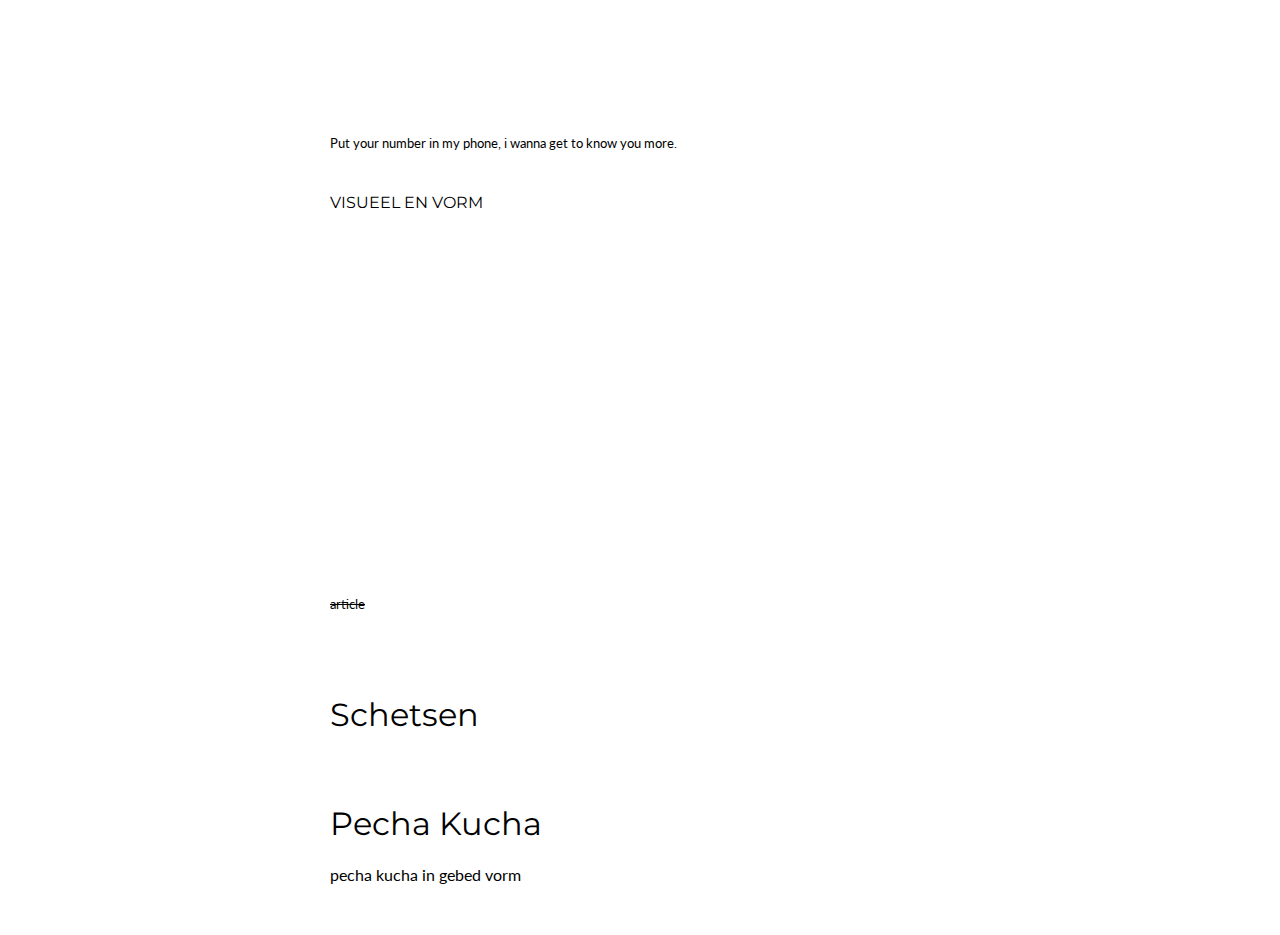
==== commit b6f4bd92: "Upload briefing" ====
--- a/index.html
+++ b/index.html
@@ -24,21 +24,45 @@
 
     <div id="content">
       <div class='item' id="p-briefing">
-        <h1>Briefing<h1>
-          <p></p>
+        <h1>Briefing</h1>
         <h2>Wat is het onderwerp?</h2>
+        <p>Het continu in contact zijn met het internet en opnemen en het delen van data via sociale media is voor ons een realiteit en alledaags geworden. We dragen sociale media elk moment van de dag tegen ons lijf. Het sociale medium past vele manipulatie toe en dat maakt dat wij mensen bepaalt gedrag gaan aannemen.....</p>
+
+        <h2>Onderzoekvraag</h2>
+        <p>Hoe kan ik het puliek overtuigen dat zei leiden onder het regiem doordat ik het gedrag van mensen vergelijk met (extreme) religeuze of rituelen?</p>
+
         <h2>Wat moet het communiceren?</h2>
+        <p>Het communiceert een extreem beeld van hoe wij obsessief onze telefoons en sociale netwerken gebruiken. Ik laat zien hoe we ons volledig overgeven aan technologie. Het is een absurd beeld. Ik geef mijn eigen mening maar geef het publiek ook de ruimte om zijn eigen oordeel of interpretatie te geven. OF: Ik maak een overtuigende presentatie waardoor het voor het publiek geloofwaardig is.</p>
+
         <h2>Hoe ga ik dit communiceren?</h2>
-        <h2>Voorstellen</h2>
+        <p>Ik ga verschillend gedrag vergelijken met religieuze of rituele gewoontes. De vorm is nog onbepaald, maar zou er ongeveer zo uit kunnen komen te zien:<br/>
+          - een altaar van beeldschermen<br/>
+          - lange vlaggen aan het plafond bevestigd<br/>
+          - 10 geboden <br/>
+          - object in marmer<br/>
+          - biecht hokje<br/>
+          zie meer bij <a href="#p-inspiratie" rel="inspiratie">Inspiratie</a></p>
+        
         <h2>Wat is je eigen motivatie?</h2>
+        <p>Ik heb het gedrag van grote groepen mensen altijd interessant gevonden. Nu iedereen met een apparaat loopt waar ze alles op kunnen doen zie ik dat de mens een ander gedrag gaat aannemen. </p>
+        
         <h2>Wat is het maatschappelijk belang?</h2>
+        <p>Ik vind dat de mens een bewuste keuzes moet maken. Altijd een vraag een twijfel of kritisch moet blijven naar zijn omgeving en in zijn eigen gedrag. (vergelijking met schol vissen)</p>
+        
         <h2>Is het wel innovatief?</h2>
+        <p>Social media en religie zijn nog niet zo vaak met elkaar vergeleken en voor mij liggen hier de kansen om dit te exploiteren.</p>
+        
         <h2>Deadline</h2>
+        Generale Dog&Pony - 16 februari<br/>
+        Dog & Pony - 3 maart<br/>
+        Collectieve Werkbespreking - 31 maart<br/>
+        Groen licht presentatie - 18 mei<br/>
+        Eindexamen - 24 juni<br/>
 
       </div>
 
       <div class='item' id="p-inspiratie">
-        <h1>Inspiratie<h1>
+        <h1>Inspiratie</h1>
           <h2>future vision</h2> 
           
           <img src="img/inspiratie/3.gif">
@@ -84,6 +108,10 @@
           <a href="https://en.wikipedia.org/wiki/Russell%27s_teapot">link</a>
           <sub></p>
 
+          <iframe width="600" height="337" src="https://www.youtube.com/embed/ay3RO0MgwmM?rel=0&amp;showinfo=0" frameborder="0" allowfullscreen></iframe>
+          <p><sub>
+            Put your number in my phone, i wanna get to know you more.
+          <sub></p>
 
           <h2>Visueel en vorm</h2>
           <iframe src="//player.vimeo.com/video/118919656" width="600" height="337" frameborder="0" webkitallowfullscreen mozallowfullscreen allowfullscreen></iframe>
@@ -94,11 +122,11 @@
       </div>
 
       <div class='item' id="p-schetsen">
-        <h1>Schetsen<h1>
+        <h1>Schetsen</h1>
       </div>
 
       <div class='item' id="p-pechakucha">
-        <h1>Pecha Kucha<h1>
+        <h1>Pecha Kucha</h1>
           <p> pecha kucha in gebed vorm </p>
       </div>
 
--- a/css/style.css
+++ b/css/style.css
@@ -24,7 +24,7 @@
 #content {
   margin-left: 300px;
   padding: 30px;
-  width: 800px;
+  width: 600px;
 }
 
 img {
@@ -44,14 +44,16 @@
 h1 {
   font-family: "Montserrat", arial;
   font-weight: 400;
+  margin-top: 80px;
 }
 
 h2 {
   font-family: "Montserrat", arial;
   font-weight: 400;
   font-size: 16px;
-  margin-top: 40px;
+  margin-top: 30px;
   margin-bottom: 0px;
+  text-transform: uppercase;
 }
 
 p {
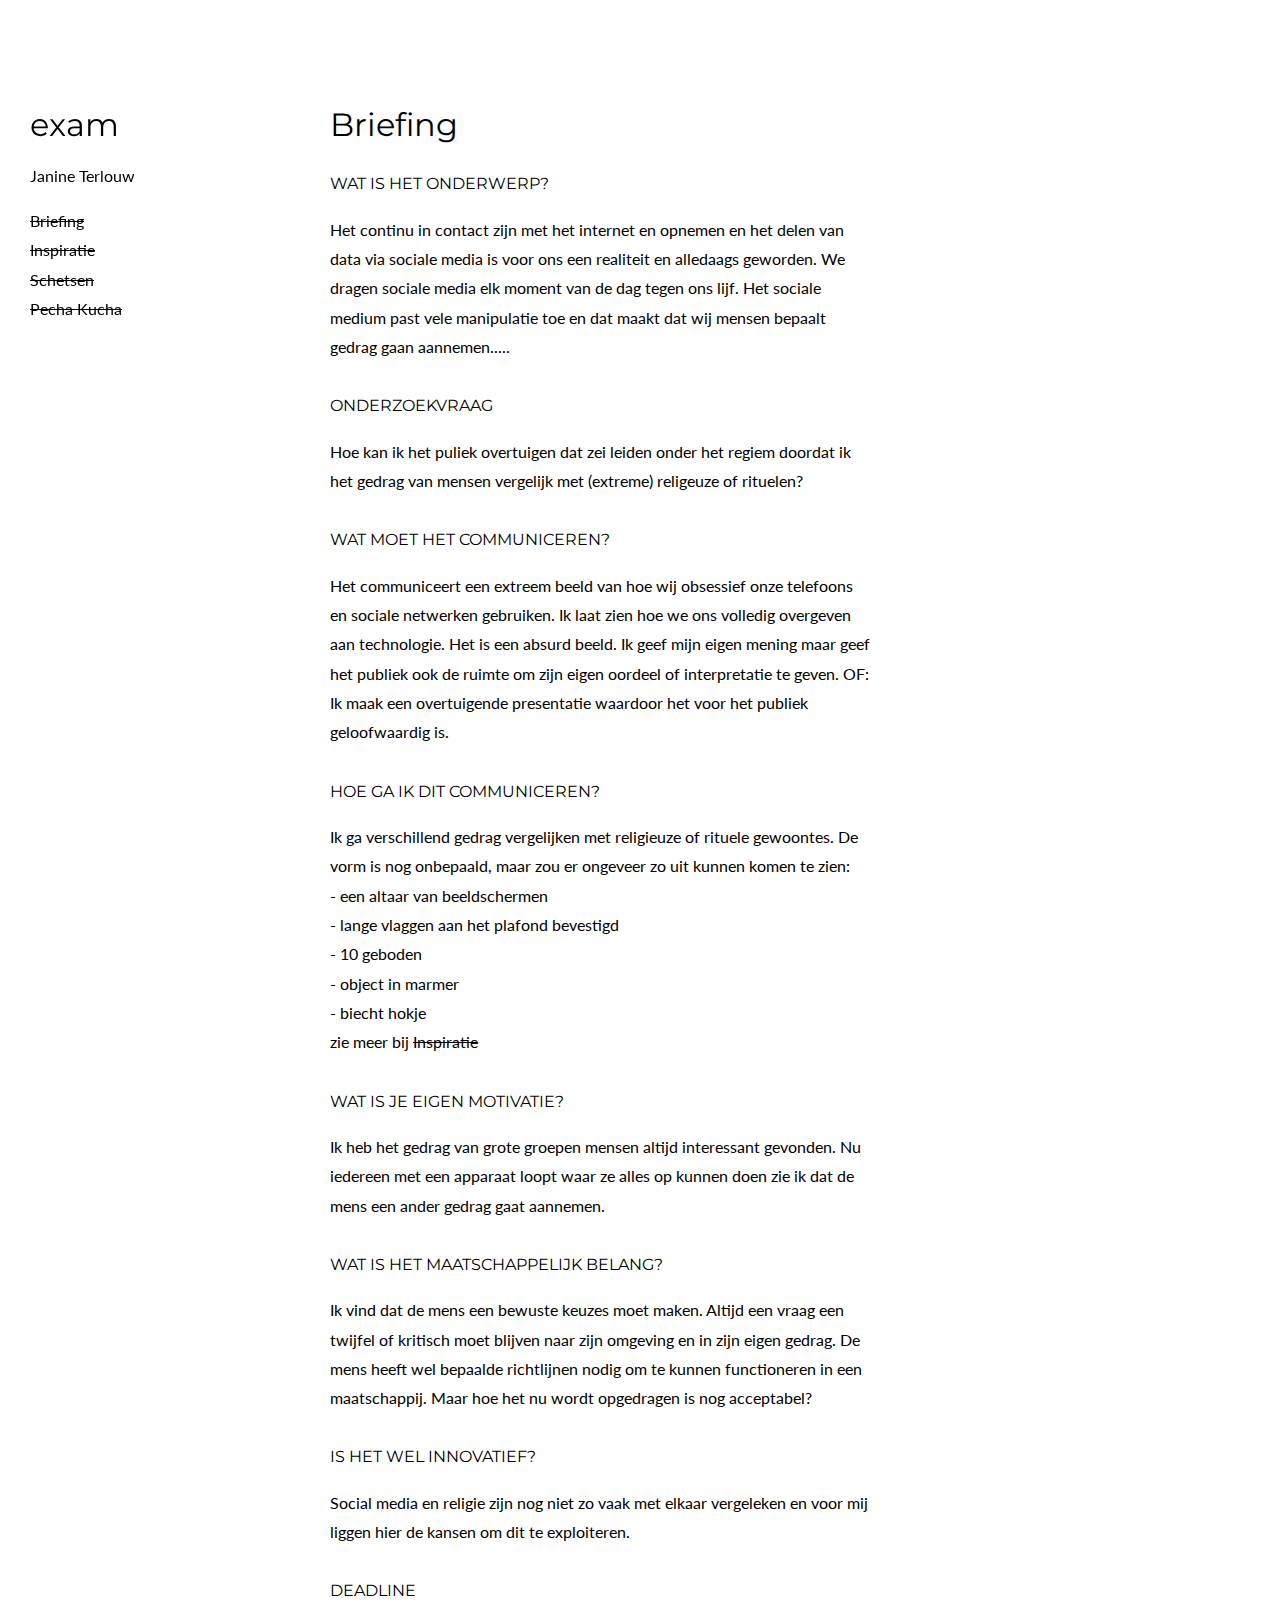
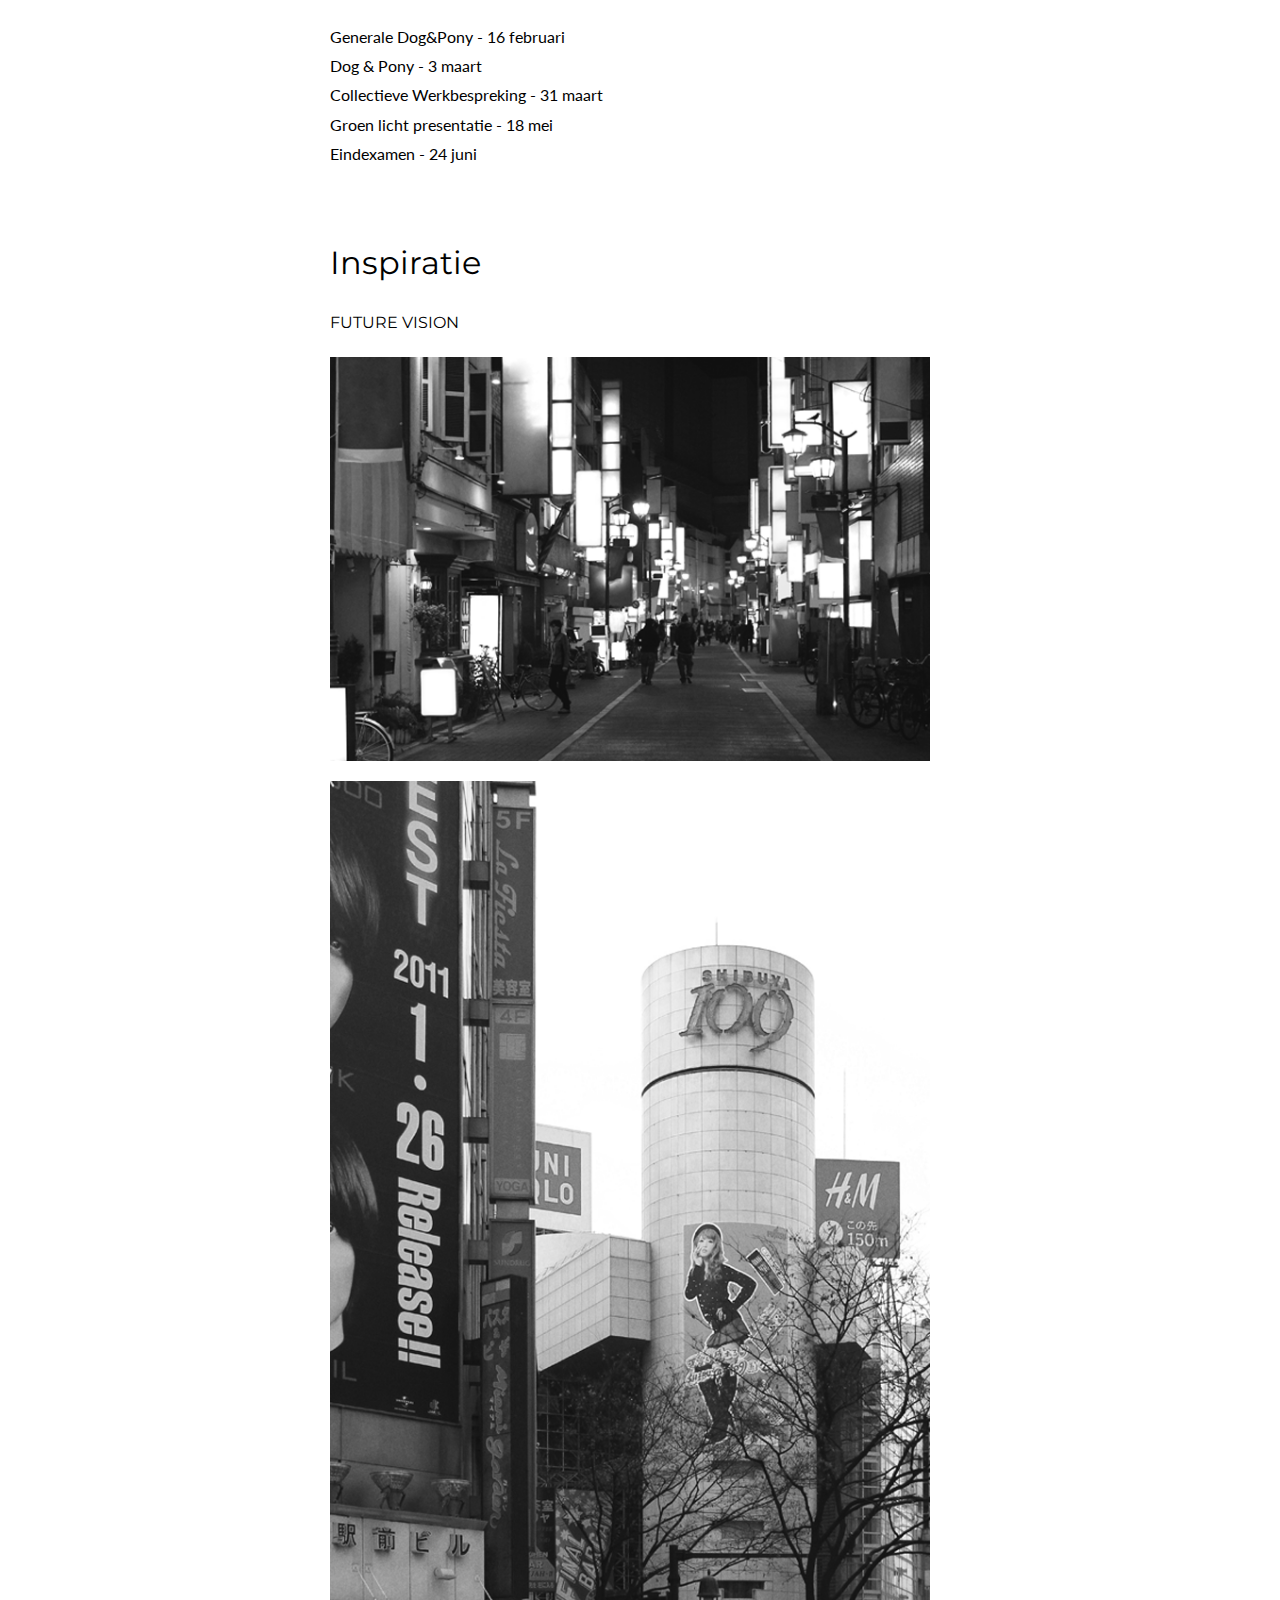
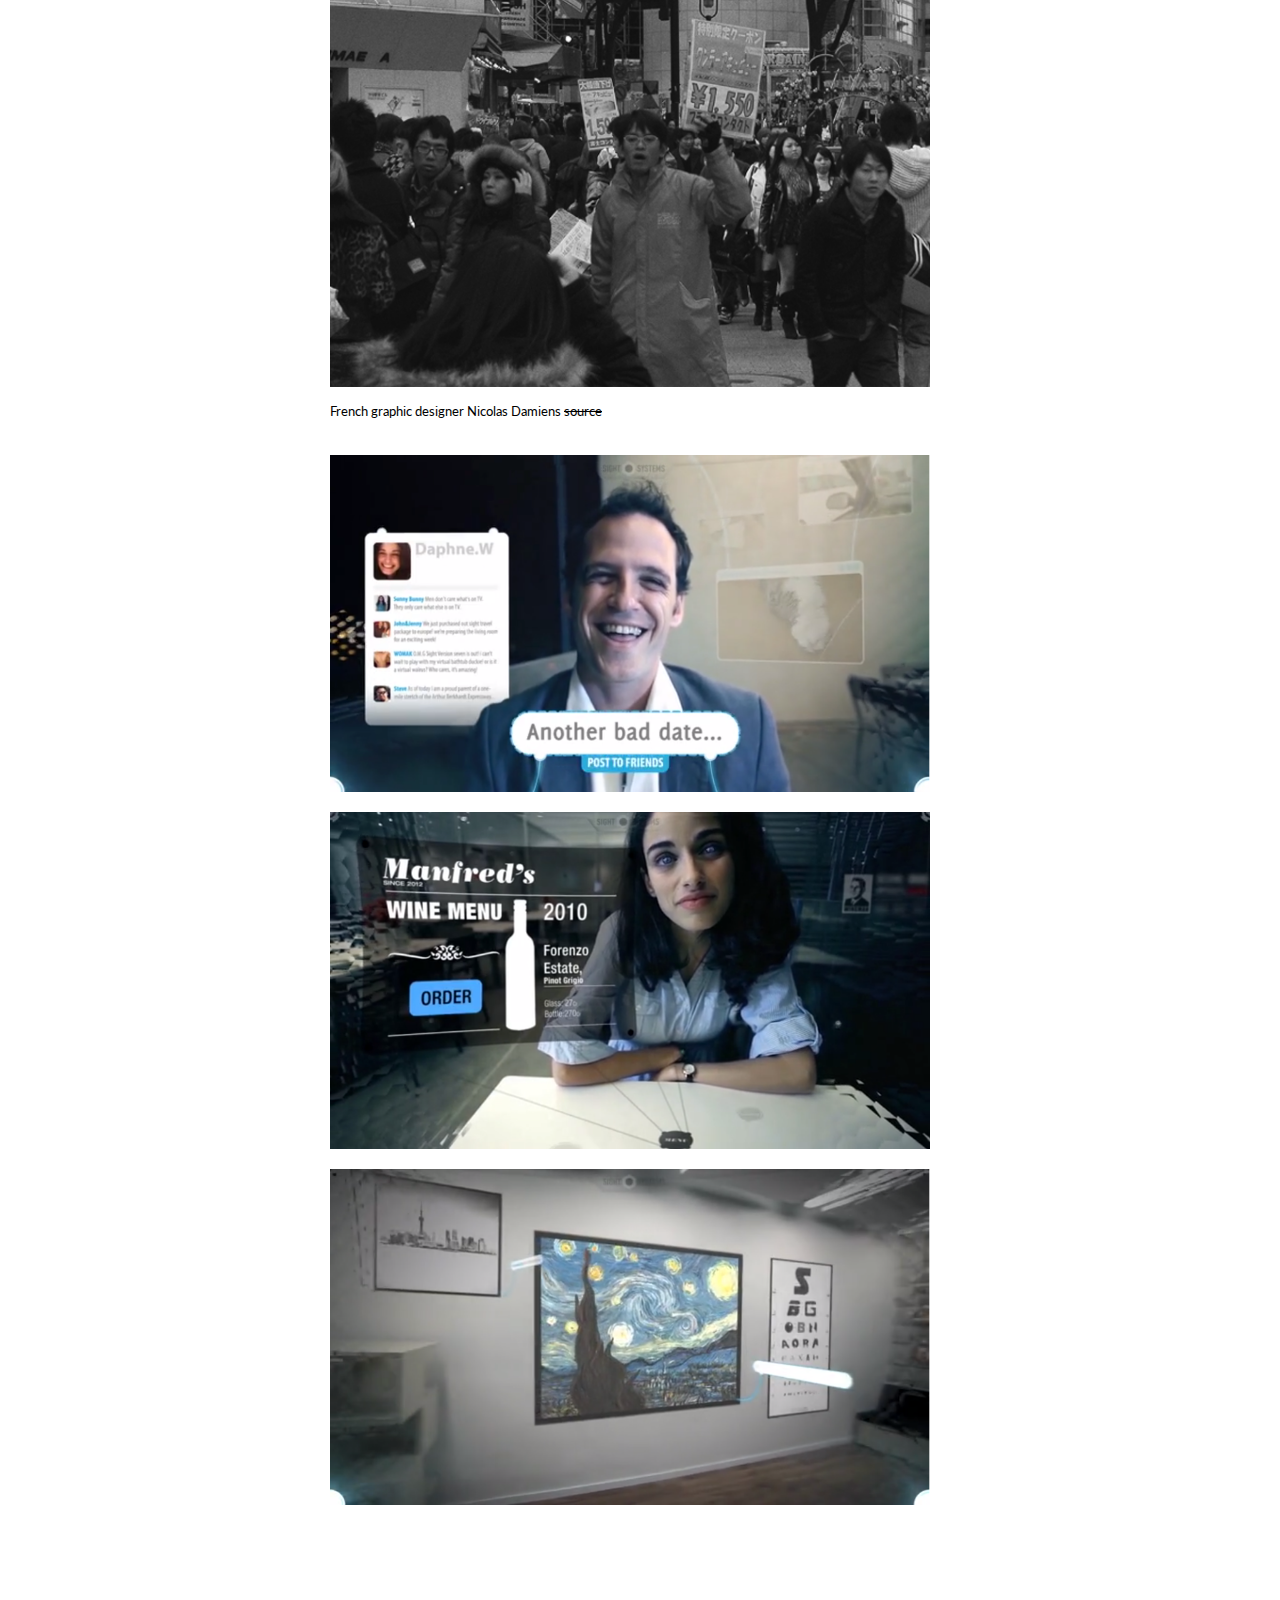
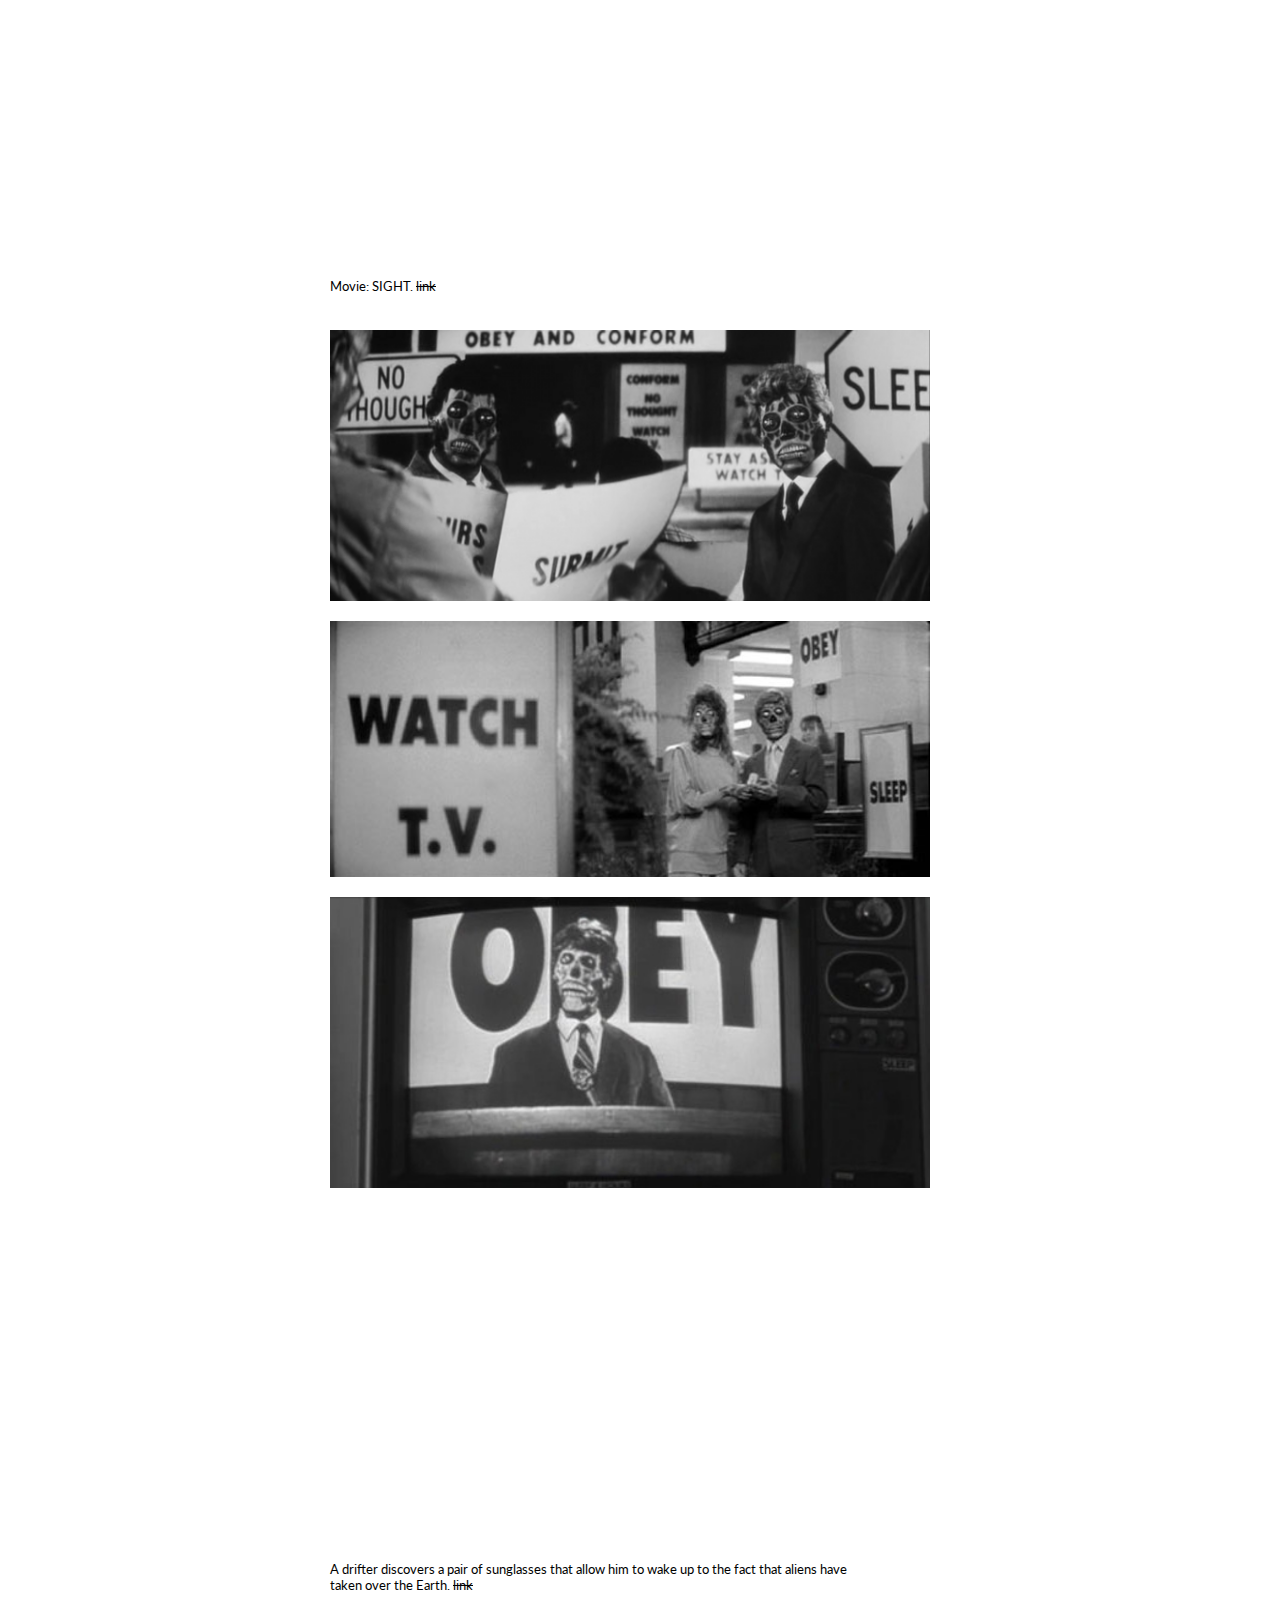
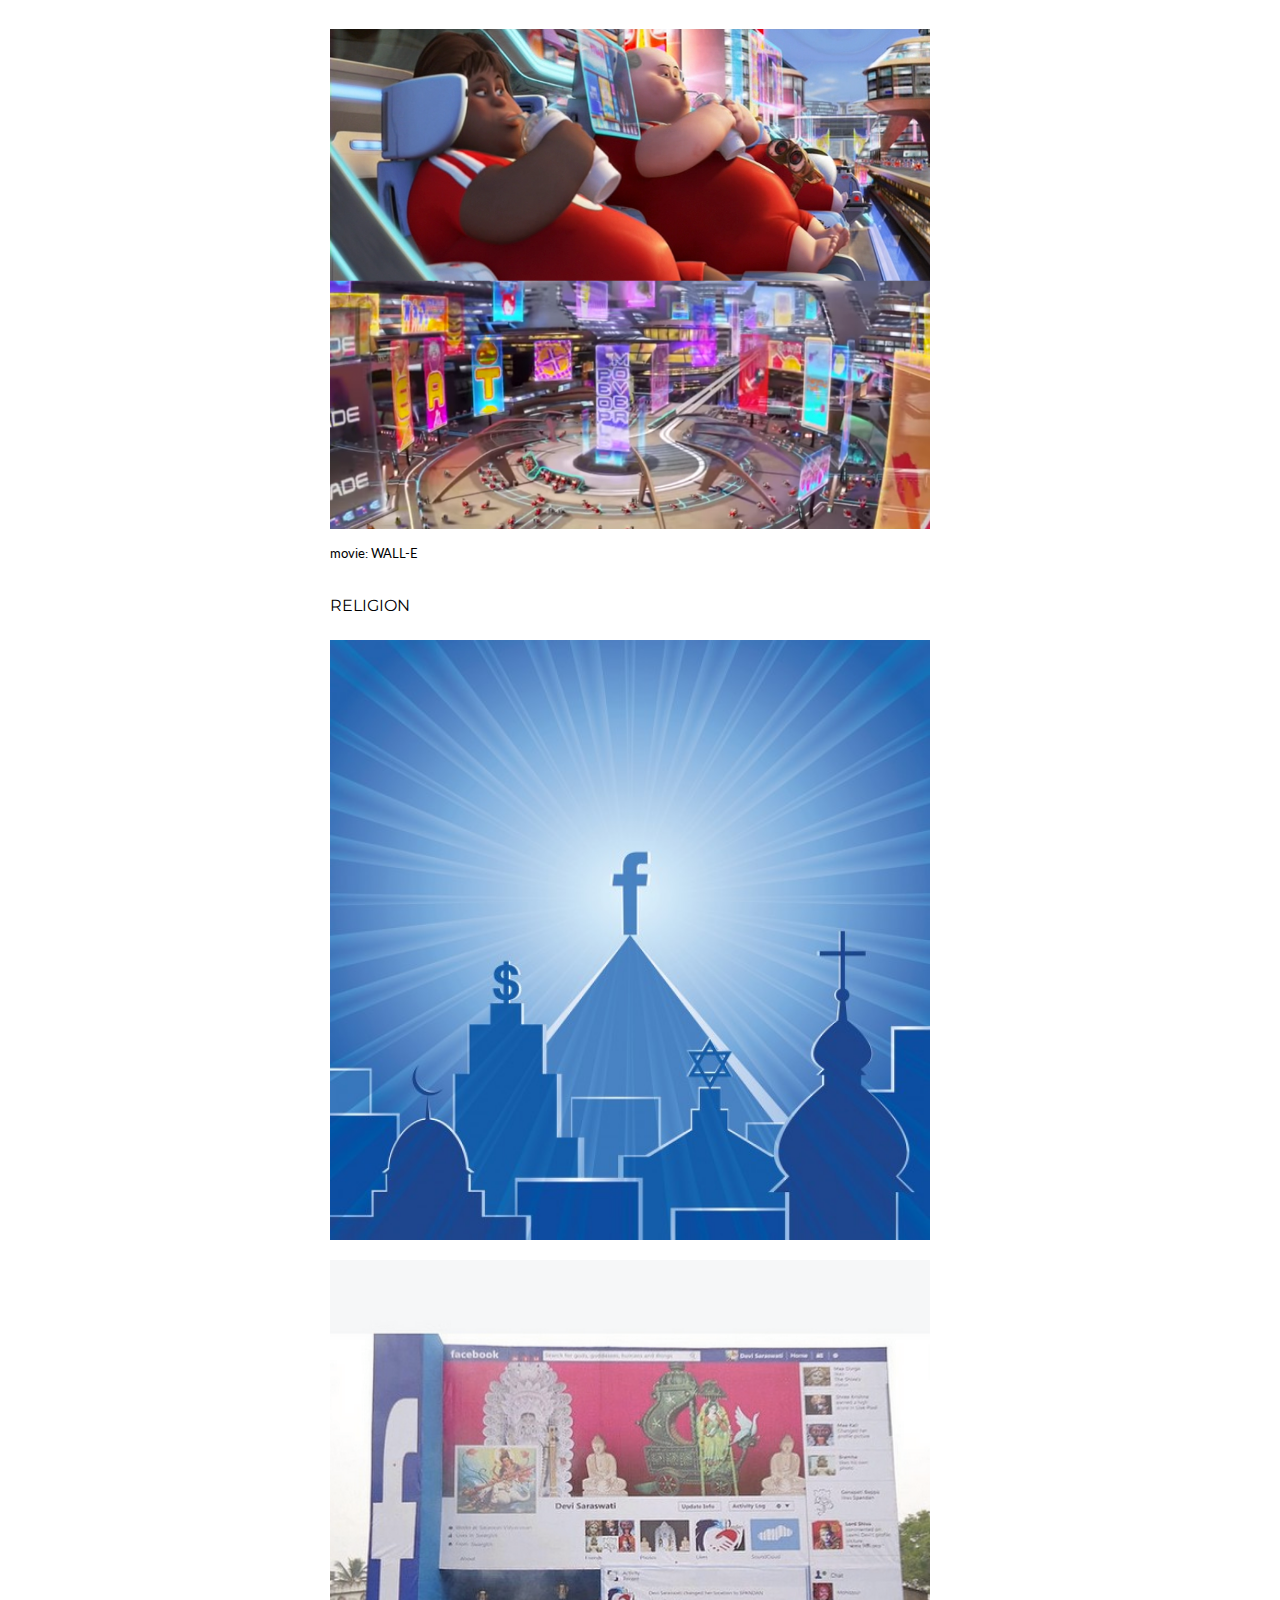
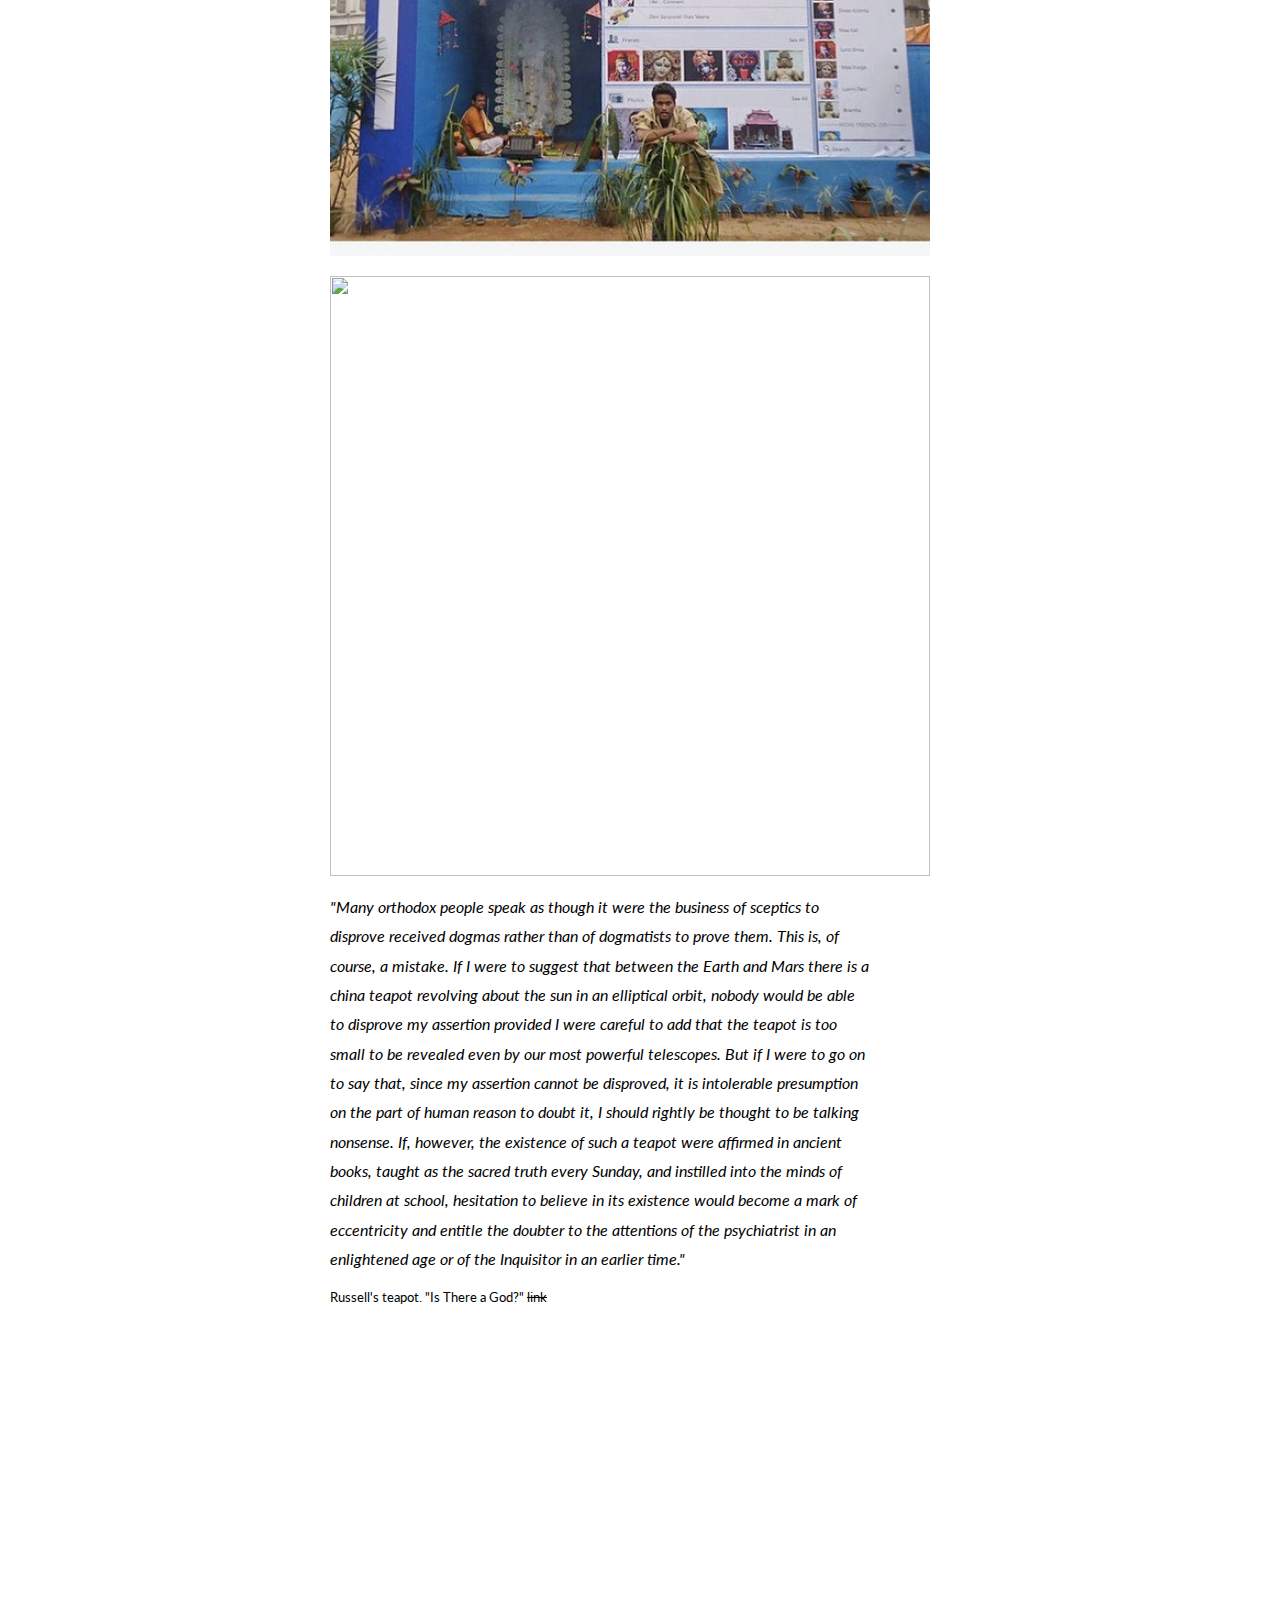
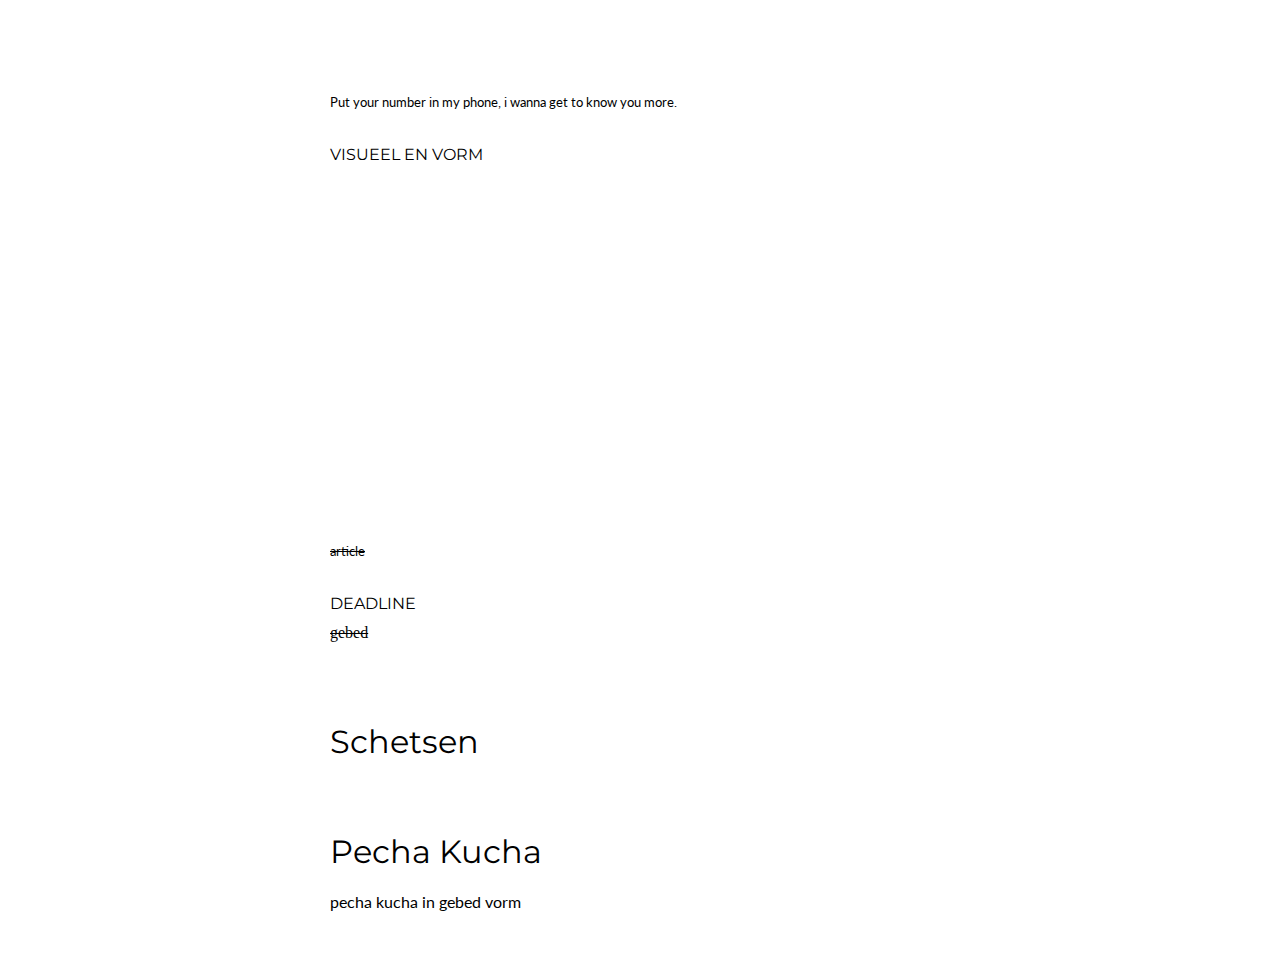
==== commit 5508a1f5: "hello" ====
--- a/index.html
+++ b/index.html
@@ -47,17 +47,19 @@
         <p>Ik heb het gedrag van grote groepen mensen altijd interessant gevonden. Nu iedereen met een apparaat loopt waar ze alles op kunnen doen zie ik dat de mens een ander gedrag gaat aannemen. </p>
         
         <h2>Wat is het maatschappelijk belang?</h2>
-        <p>Ik vind dat de mens een bewuste keuzes moet maken. Altijd een vraag een twijfel of kritisch moet blijven naar zijn omgeving en in zijn eigen gedrag. (vergelijking met schol vissen)</p>
+        <p>Ik vind dat de mens een bewuste keuzes moet maken. Altijd een vraag een twijfel of kritisch moet blijven naar zijn omgeving en in zijn eigen gedrag. De mens heeft wel bepaalde richtlijnen nodig om te kunnen functioneren in een maatschappij. Maar hoe het nu wordt opgedragen is nog acceptabel? </p>
         
         <h2>Is het wel innovatief?</h2>
         <p>Social media en religie zijn nog niet zo vaak met elkaar vergeleken en voor mij liggen hier de kansen om dit te exploiteren.</p>
         
         <h2>Deadline</h2>
-        Generale Dog&Pony - 16 februari<br/>
-        Dog & Pony - 3 maart<br/>
-        Collectieve Werkbespreking - 31 maart<br/>
-        Groen licht presentatie - 18 mei<br/>
-        Eindexamen - 24 juni<br/>
+        <p>
+          Generale Dog&Pony - 16 februari<br/>
+          Dog & Pony - 3 maart<br/>
+          Collectieve Werkbespreking - 31 maart<br/>
+          Groen licht presentatie - 18 mei<br/>
+          Eindexamen - 24 juni<br/>
+        </p>
 
       </div>
 
@@ -118,6 +120,9 @@
           <p><sub>            
           <a href="http://motionographer.com/2015/02/10/superteam-proves-power-of-collaboration-in-title-sequence-for-fitc-tokyo/">article</a>
           <sub></p>
+
+          <h2>Deadline</h2>
+          <a href="http://www.allaboutgod.com/dutch/christelijk-gebed.htm">gebed</a>
           
       </div>
 
--- a/css/style.css
+++ b/css/style.css
@@ -65,3 +65,8 @@
   text-decoration: line-through;
   color: #000;
 }
+
+sub {
+  line-height: 16px;
+}
+
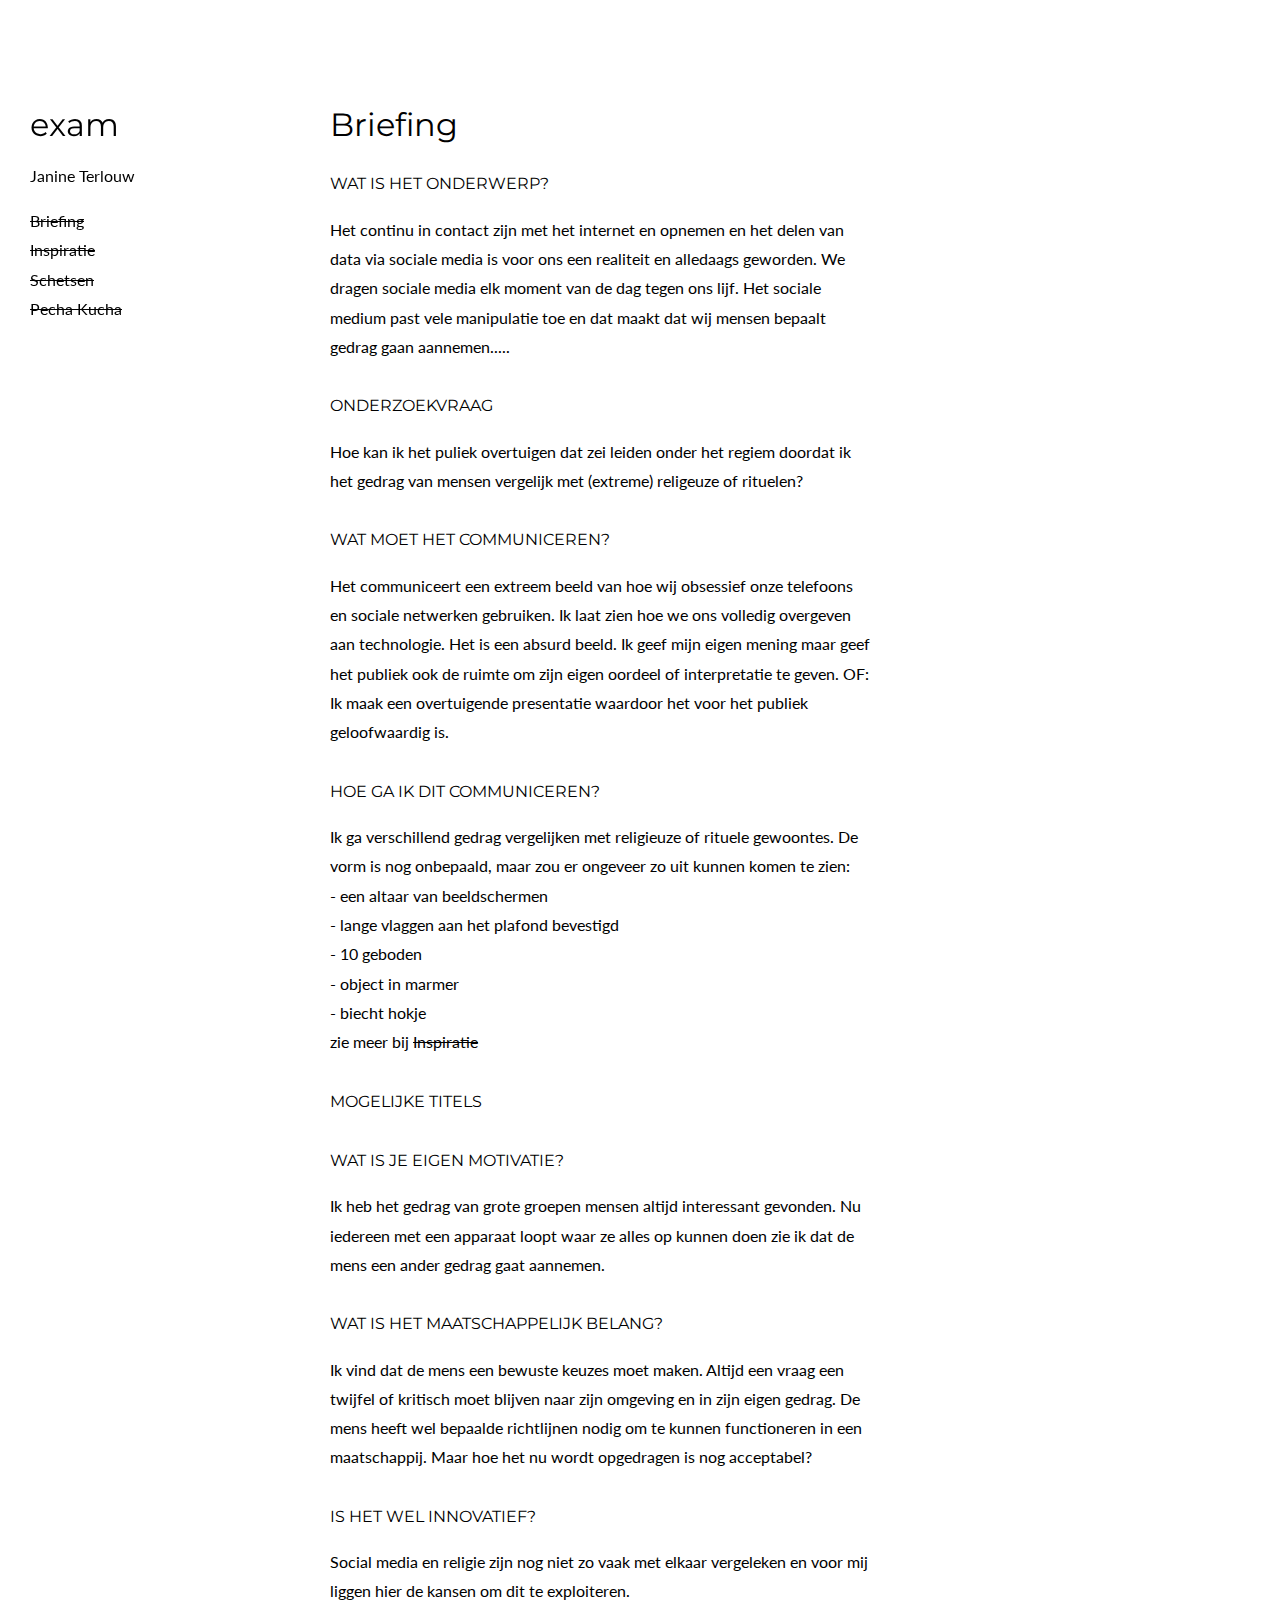
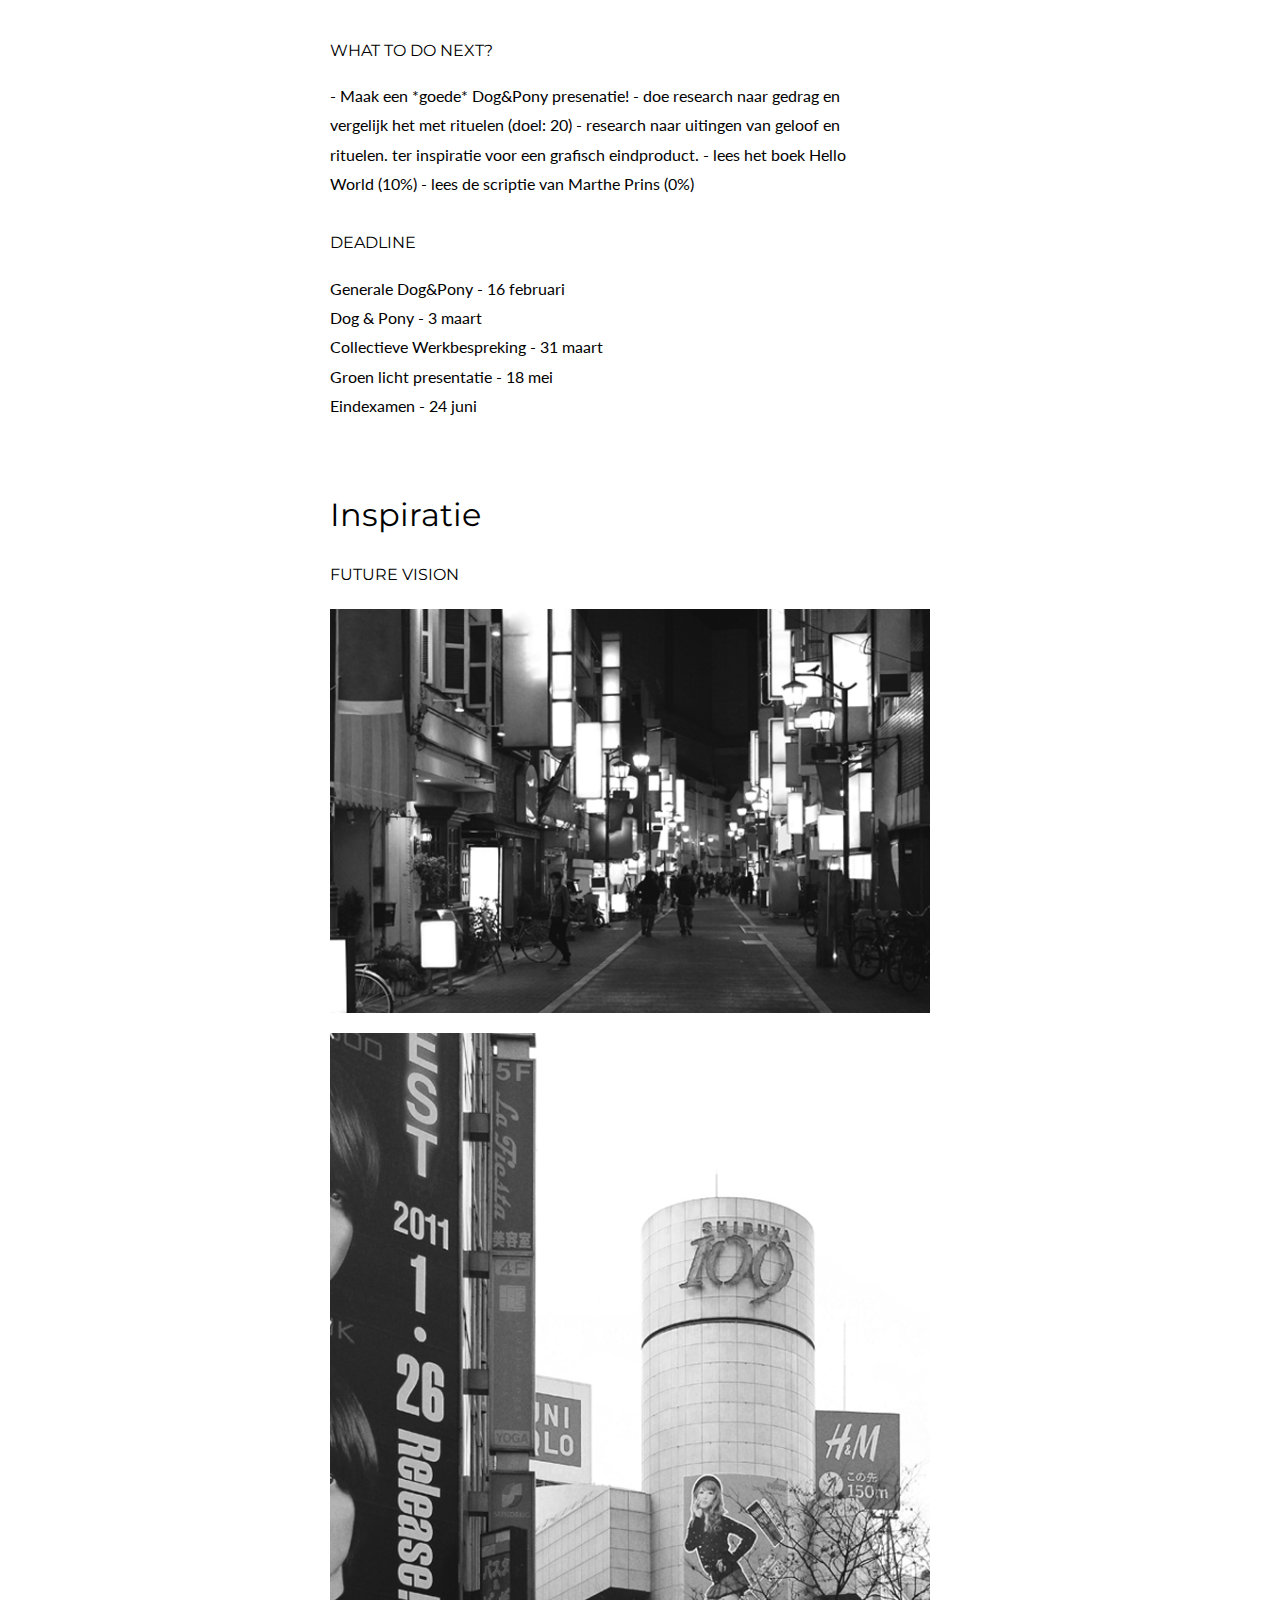
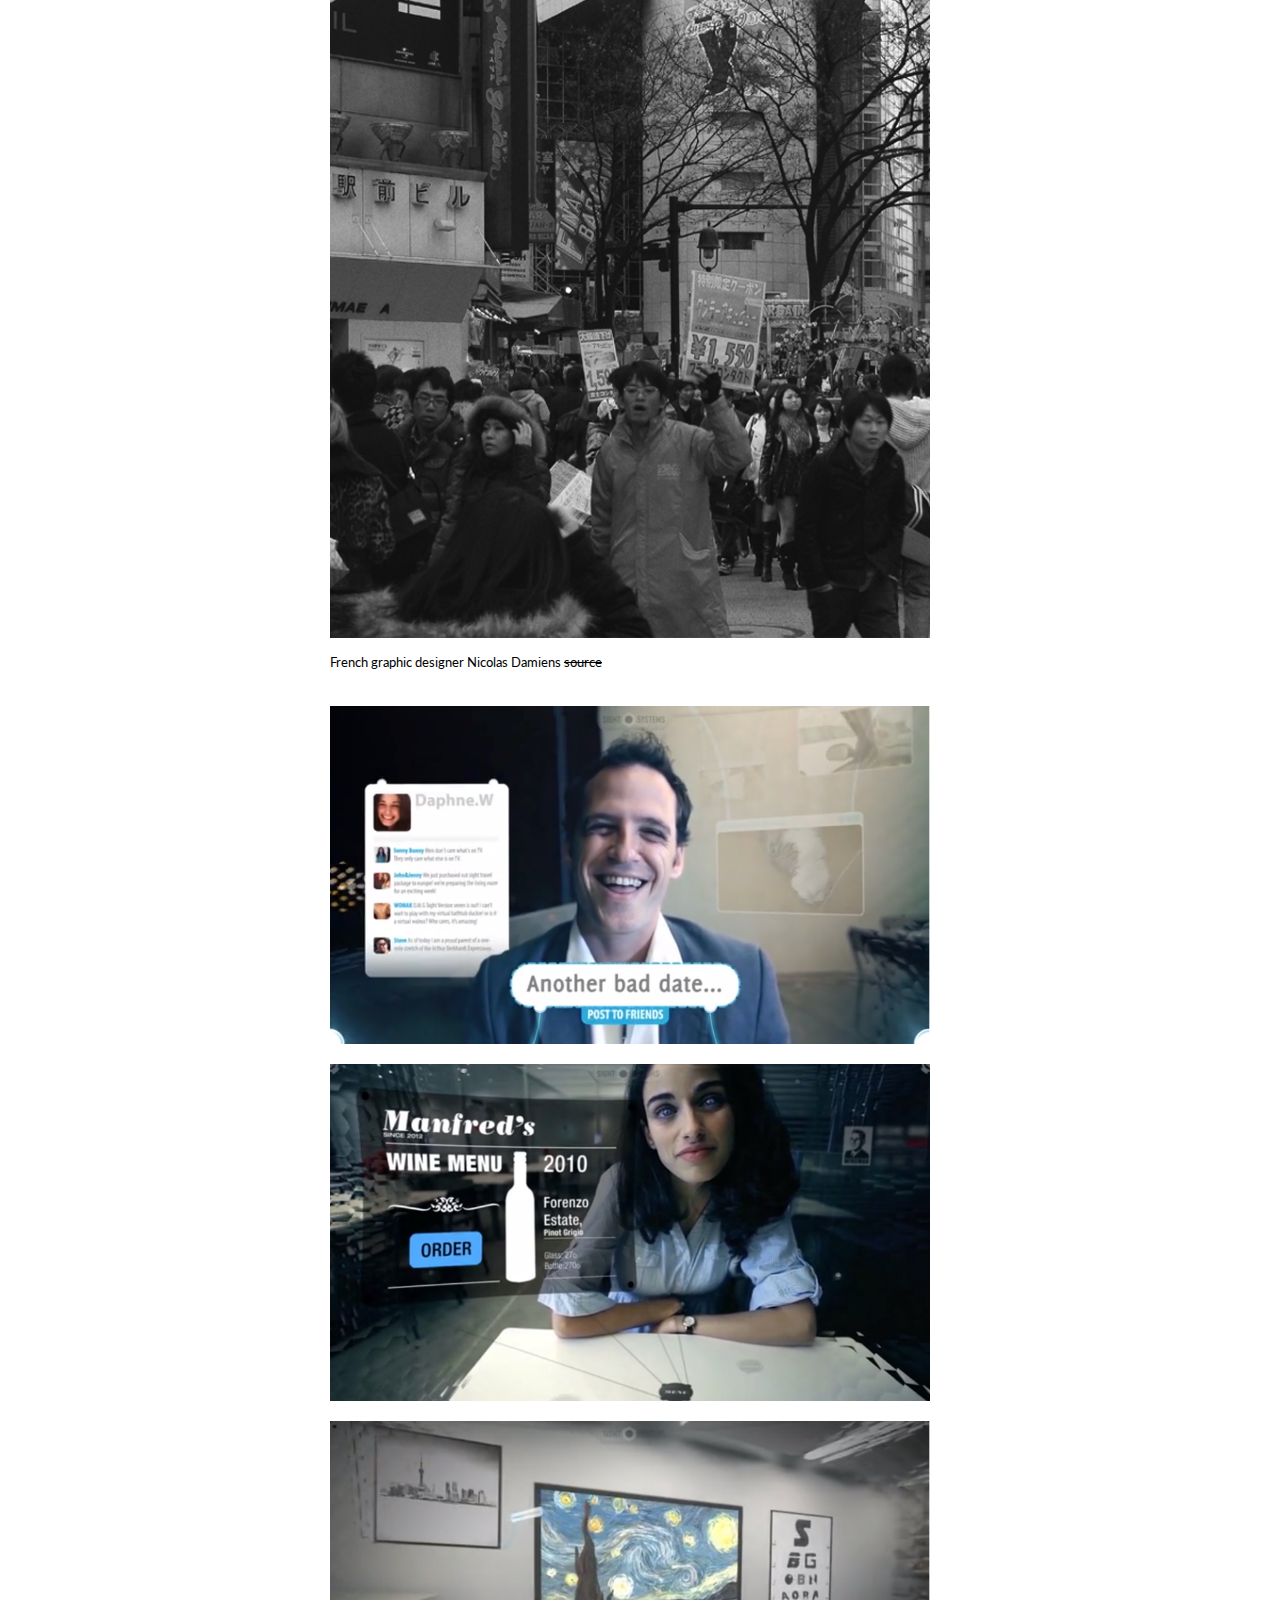
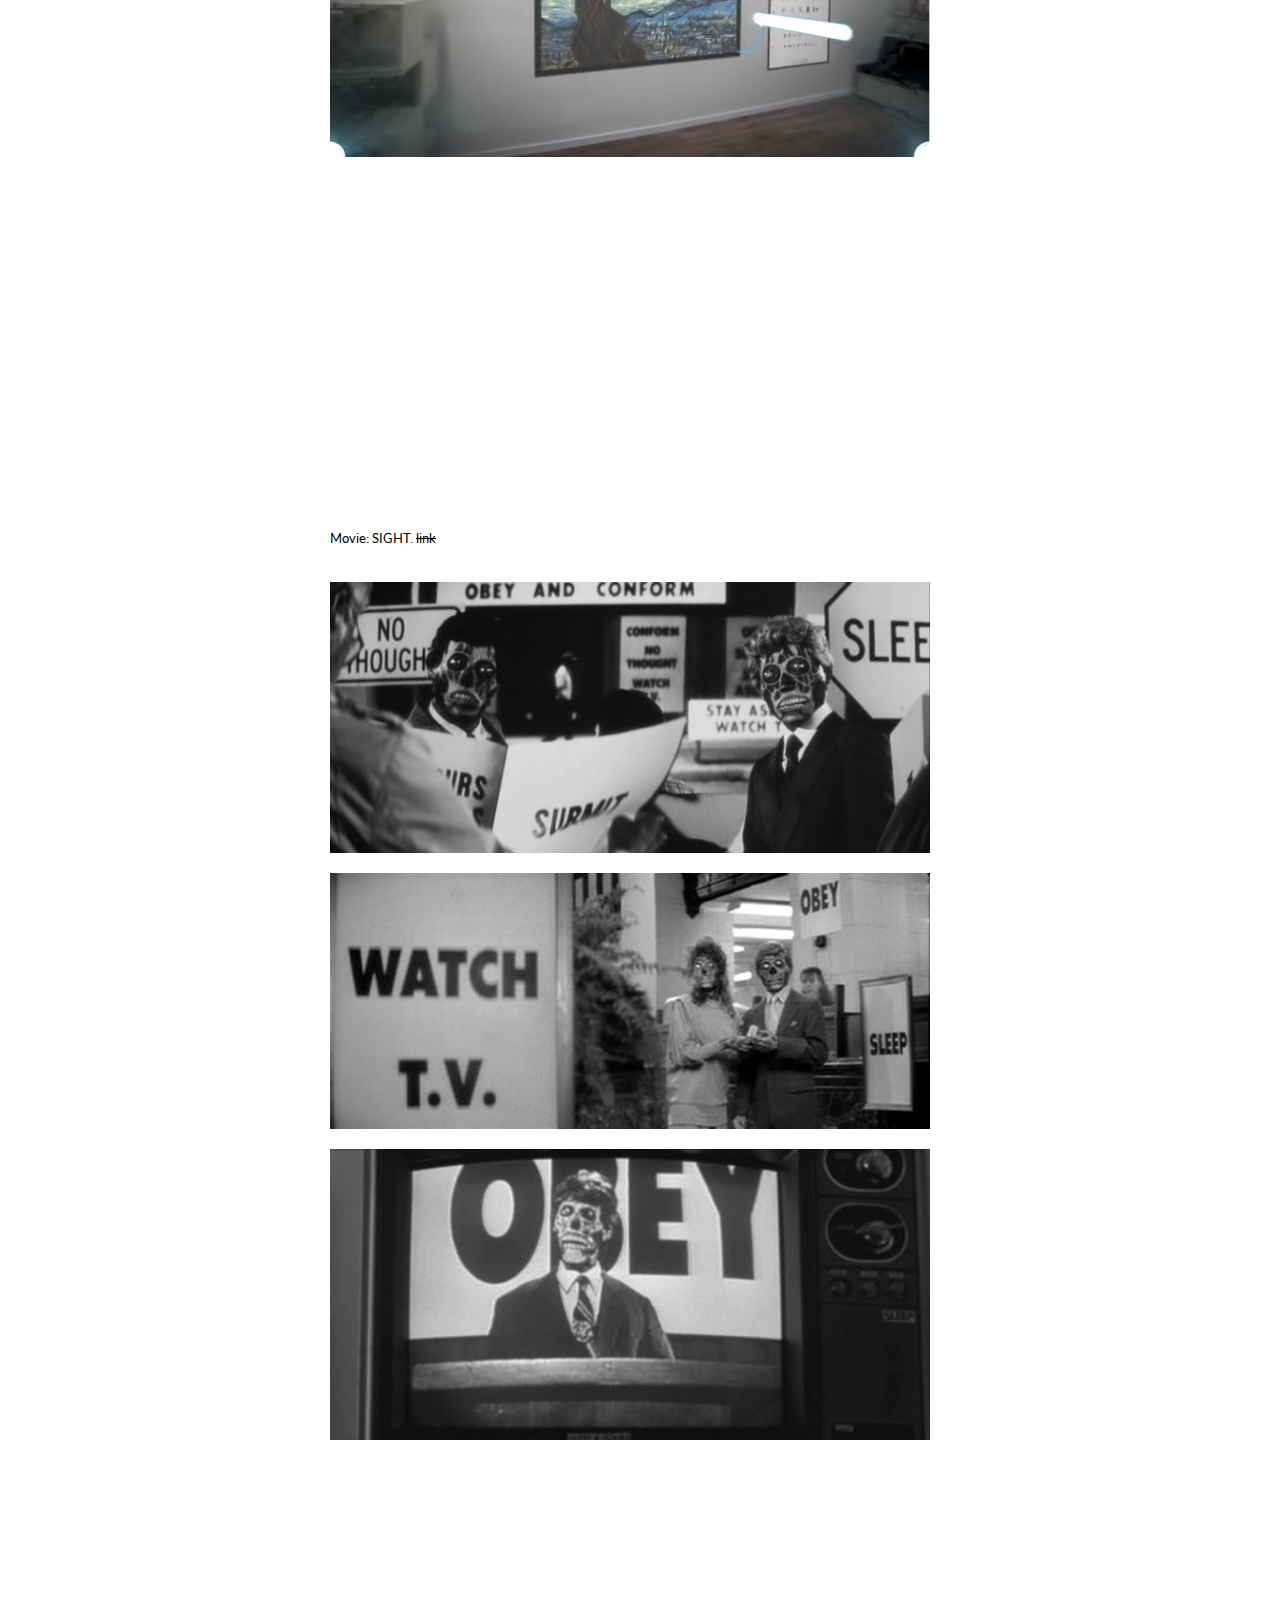
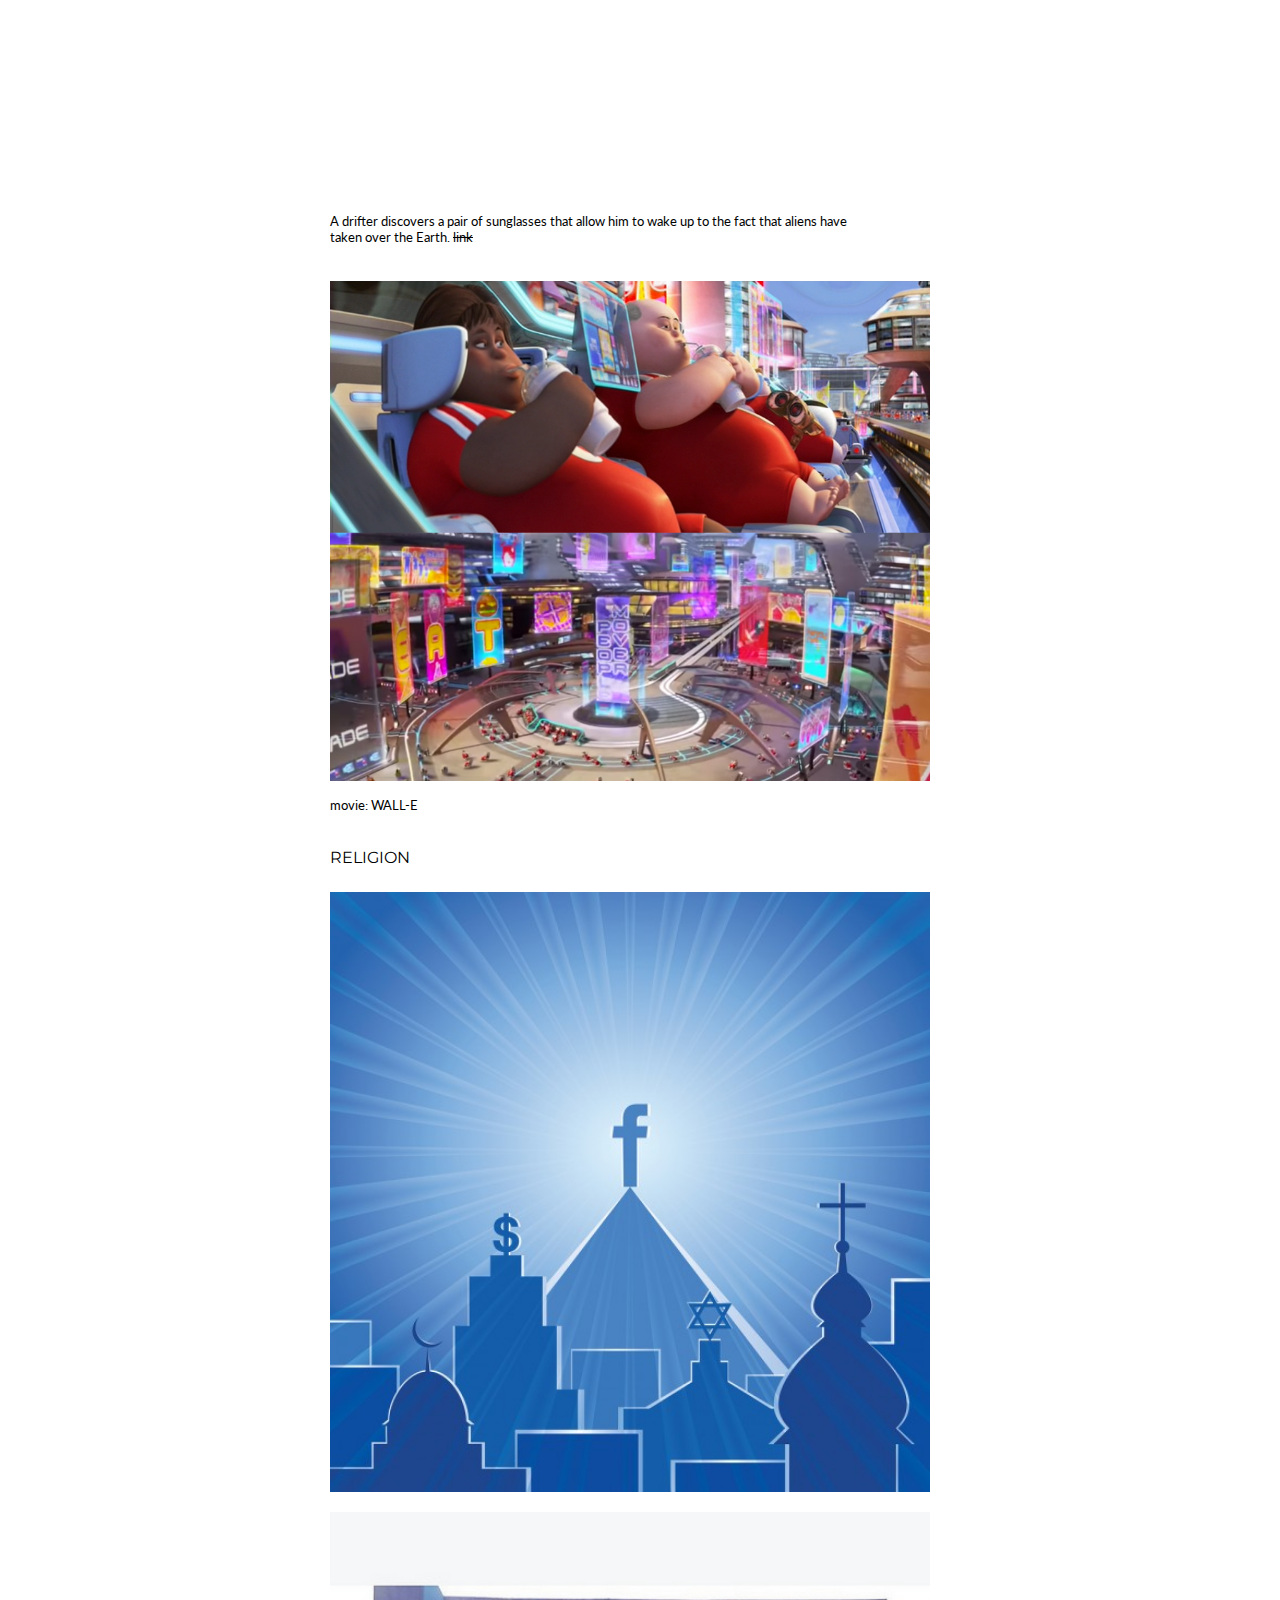
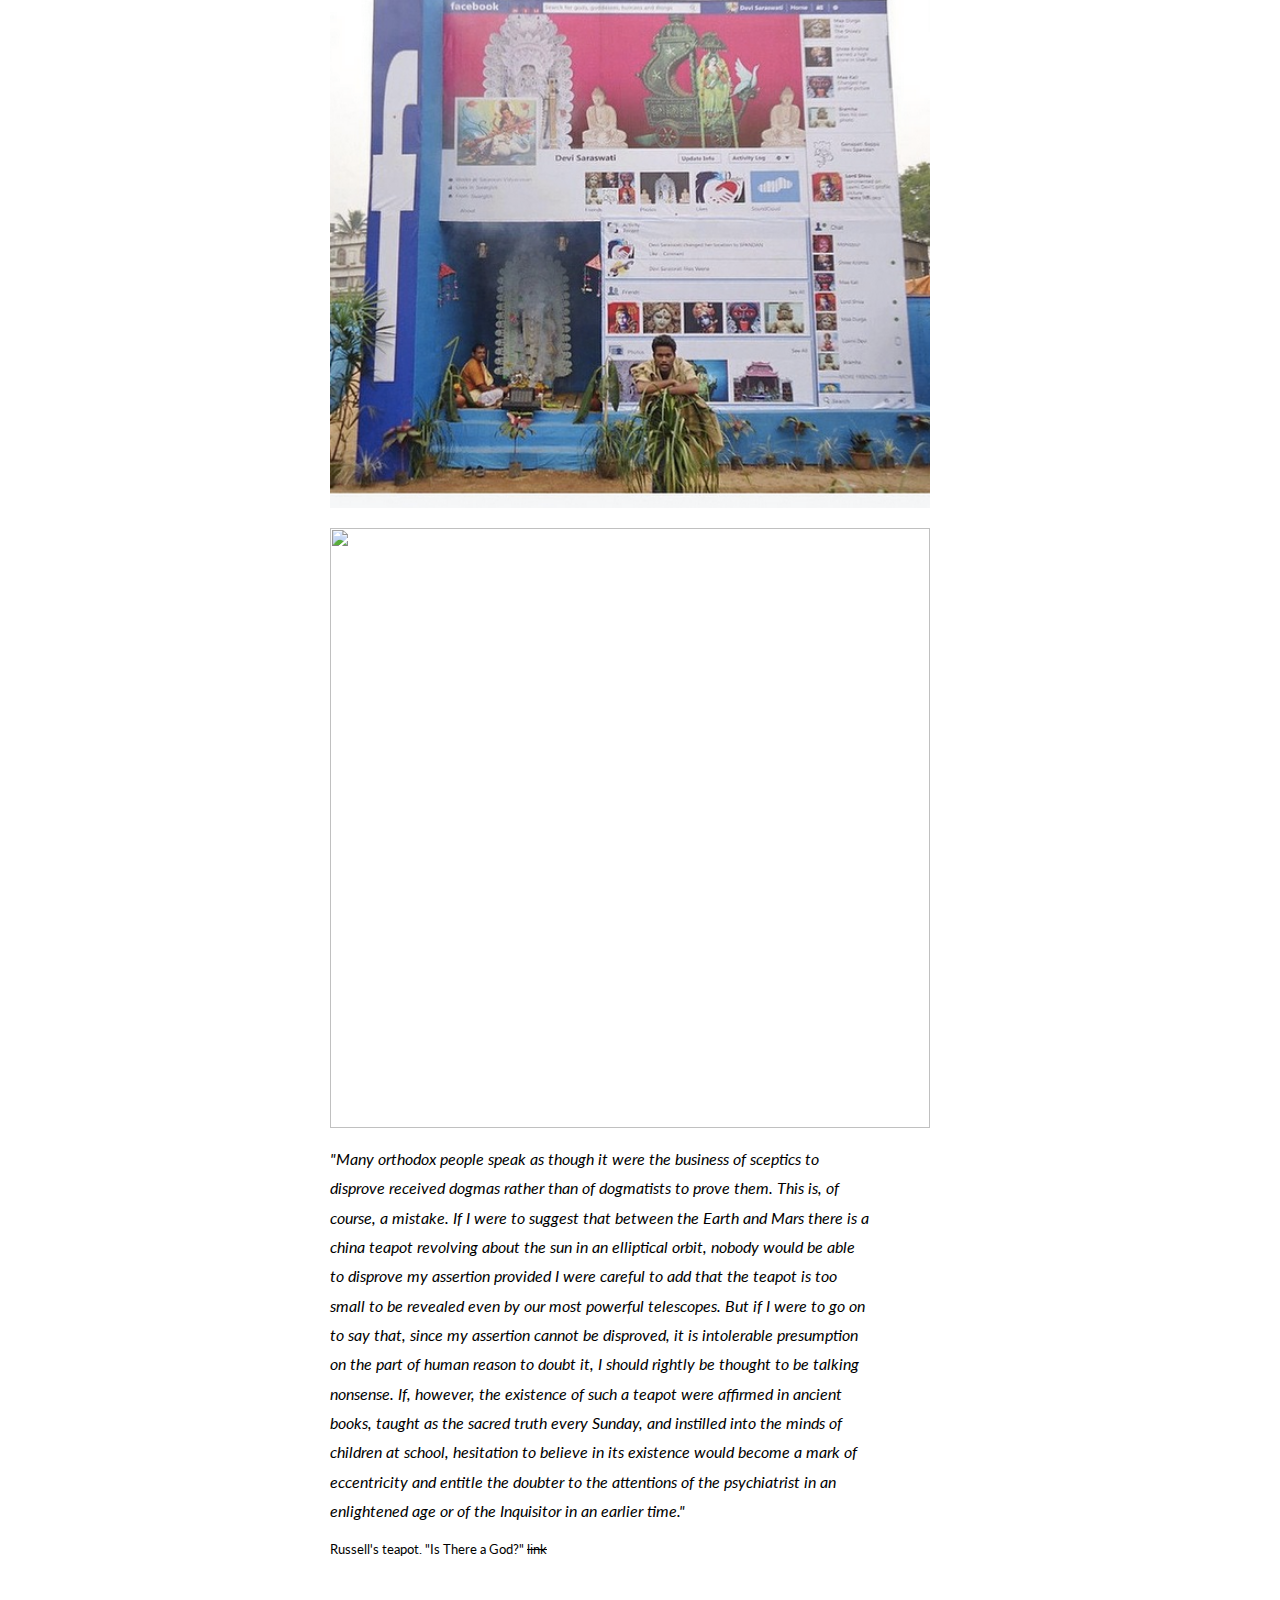
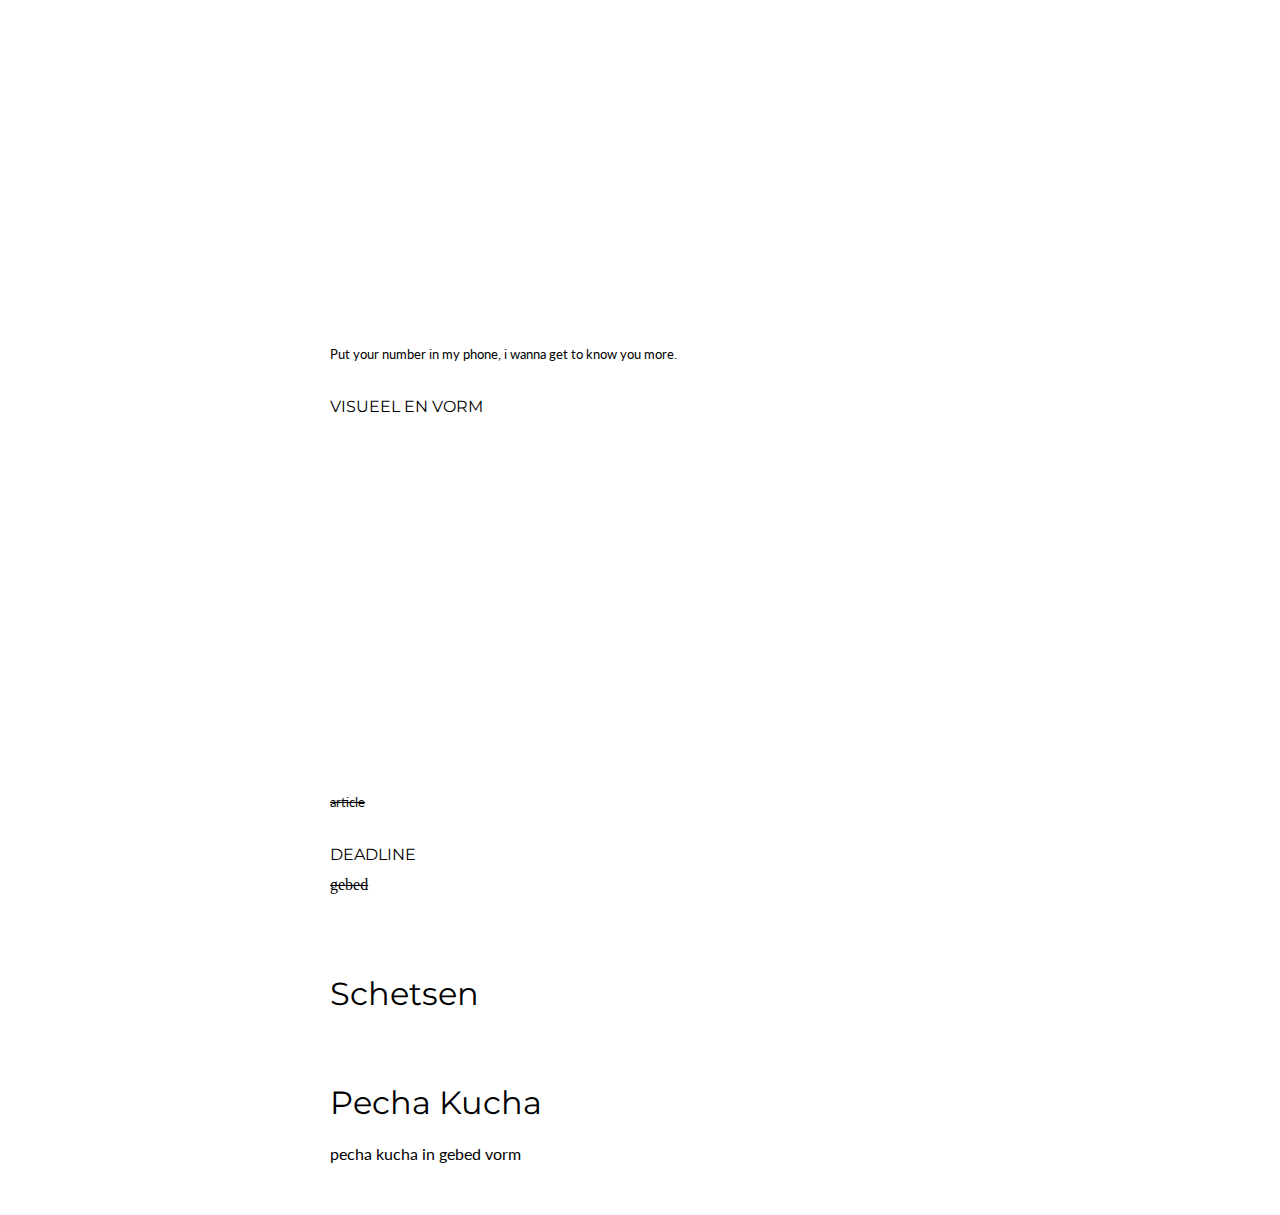
==== commit f421df80: "update" ====
--- a/index.html
+++ b/index.html
@@ -43,15 +43,32 @@
           - biecht hokje<br/>
           zie meer bij <a href="#p-inspiratie" rel="inspiratie">Inspiratie</a></p>
         
+        <h2>Mogelijke titels</h2>
+
+
+
         <h2>Wat is je eigen motivatie?</h2>
         <p>Ik heb het gedrag van grote groepen mensen altijd interessant gevonden. Nu iedereen met een apparaat loopt waar ze alles op kunnen doen zie ik dat de mens een ander gedrag gaat aannemen. </p>
         
         <h2>Wat is het maatschappelijk belang?</h2>
         <p>Ik vind dat de mens een bewuste keuzes moet maken. Altijd een vraag een twijfel of kritisch moet blijven naar zijn omgeving en in zijn eigen gedrag. De mens heeft wel bepaalde richtlijnen nodig om te kunnen functioneren in een maatschappij. Maar hoe het nu wordt opgedragen is nog acceptabel? </p>
-        
+        <!-- Dit moet in de presentatie duidelijk naar voren komen -->
+
         <h2>Is het wel innovatief?</h2>
         <p>Social media en religie zijn nog niet zo vaak met elkaar vergeleken en voor mij liggen hier de kansen om dit te exploiteren.</p>
         
+        <h2>What to do next?</h2>
+        <p>
+          - Maak een *goede* Dog&Pony presenatie!
+
+          - doe research naar gedrag en vergelijk het met rituelen (doel: 20)
+          - research naar uitingen van geloof en rituelen. ter inspiratie voor een grafisch eindproduct.
+
+          - lees het boek Hello World (10%)
+          - lees de scriptie van Marthe Prins (0%)
+        </p>
+
+
         <h2>Deadline</h2>
         <p>
           Generale Dog&Pony - 16 februari<br/>
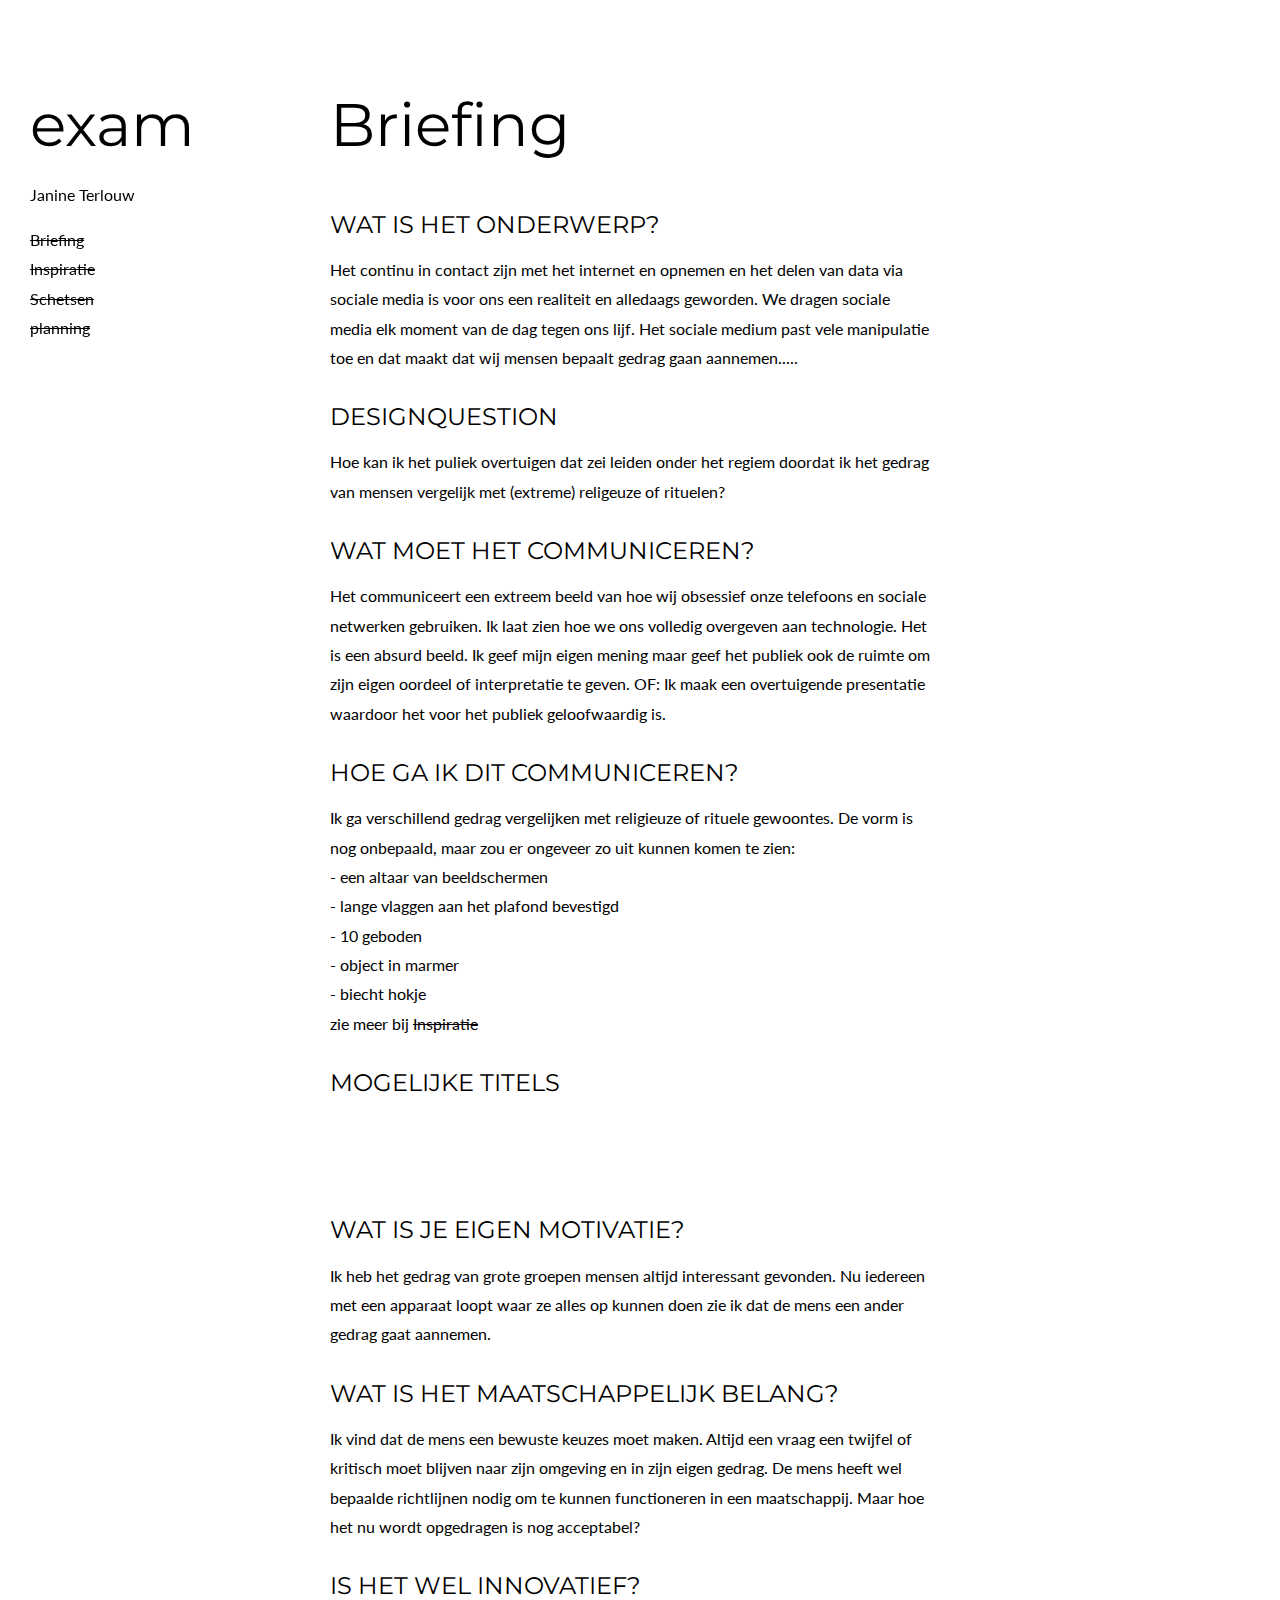
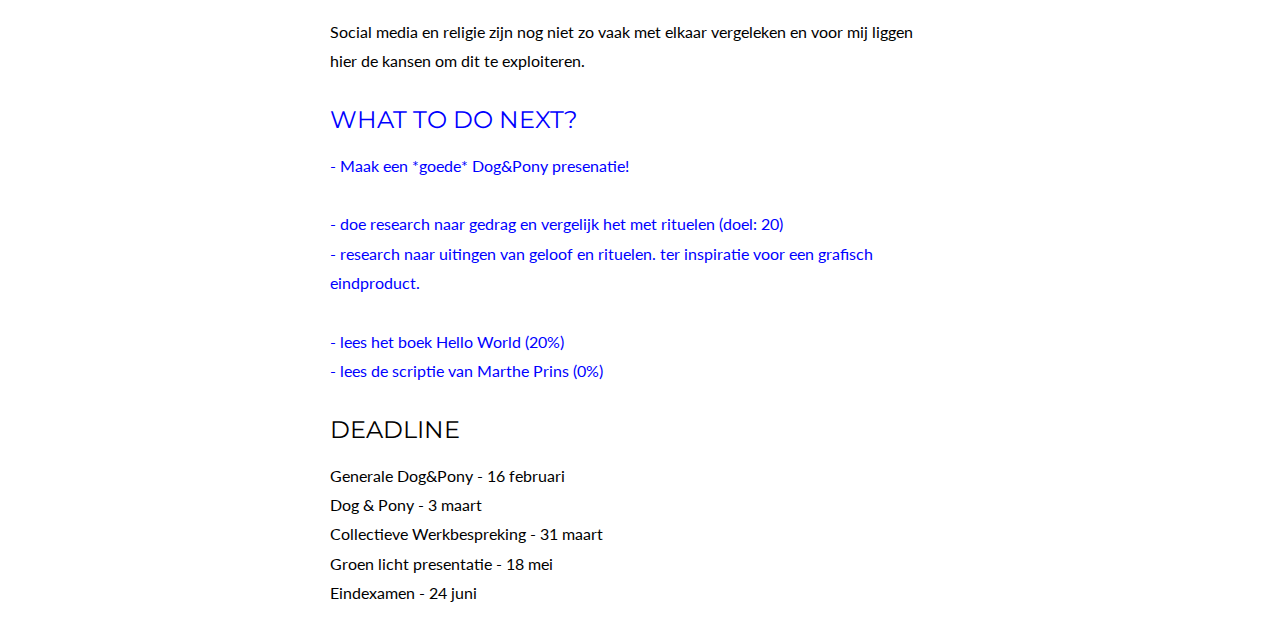
==== commit 232943d5: "New stuff" ====
--- a/index.html
+++ b/index.html
@@ -1,6 +1,6 @@
 <html>
   <head>
-    <title>Janine Terlouw - Graphic Design</title>
+    <title>endexam Janine Terlouw</title>
     <meta charset="utf-8">
     <link href='http://fonts.googleapis.com/css?family=Montserrat:400,700' rel='stylesheet' type='text/css'>
     <link href='http://fonts.googleapis.com/css?family=Lato:100,300,400,700,900,100italic,300italic,400italic,700italic,900italic&subset=latin,latin-ext' rel='stylesheet' type='text/css'>
@@ -15,20 +15,20 @@
       <h1>exam</h1>
       <p>Janine Terlouw</p>
       <p>
-        <a href="#p-briefing" rel="briefing">Briefing</a><br/>
-        <a href="#p-inspiratie" rel="inspiratie">Inspiratie</a><br/>
-        <a href="#p-schetsen" rel="schetsen">Schetsen</a><br/>
-        <a href="#p-pechakucha" rel="pechakucha">Pecha Kucha</a><br/>
-       </p>
+        <a href="index.html" rel="briefing">Briefing</a><br/>
+        <a href="inspiratie.html" rel="inspiratie">Inspiratie</a><br/>
+        <a href="schetsen.html" rel="schetsen">Schetsen</a><br/>
+        <a href="planning.html" rel="planning">planning</a><br/>
+      </p>
     </menu>
 
     <div id="content">
+    <h1>Briefing</h1>
       <div class='item' id="p-briefing">
-        <h1>Briefing</h1>
         <h2>Wat is het onderwerp?</h2>
         <p>Het continu in contact zijn met het internet en opnemen en het delen van data via sociale media is voor ons een realiteit en alledaags geworden. We dragen sociale media elk moment van de dag tegen ons lijf. Het sociale medium past vele manipulatie toe en dat maakt dat wij mensen bepaalt gedrag gaan aannemen.....</p>
 
-        <h2>Onderzoekvraag</h2>
+        <h2>Designquestion</h2>
         <p>Hoe kan ik het puliek overtuigen dat zei leiden onder het regiem doordat ik het gedrag van mensen vergelijk met (extreme) religeuze of rituelen?</p>
 
         <h2>Wat moet het communiceren?</h2>
@@ -44,8 +44,7 @@
           zie meer bij <a href="#p-inspiratie" rel="inspiratie">Inspiratie</a></p>
         
         <h2>Mogelijke titels</h2>
-
-
+        <br/><br/><br/>
 
         <h2>Wat is je eigen motivatie?</h2>
         <p>Ik heb het gedrag van grote groepen mensen altijd interessant gevonden. Nu iedereen met een apparaat loopt waar ze alles op kunnen doen zie ik dat de mens een ander gedrag gaat aannemen. </p>
@@ -57,17 +56,18 @@
         <h2>Is het wel innovatief?</h2>
         <p>Social media en religie zijn nog niet zo vaak met elkaar vergeleken en voor mij liggen hier de kansen om dit te exploiteren.</p>
         
+        <div style="color:blue;">
         <h2>What to do next?</h2>
         <p>
-          - Maak een *goede* Dog&Pony presenatie!
+          - Maak een *goede* Dog&Pony presenatie!<br/><br/>
 
-          - doe research naar gedrag en vergelijk het met rituelen (doel: 20)
-          - research naar uitingen van geloof en rituelen. ter inspiratie voor een grafisch eindproduct.
+          - doe research naar gedrag en vergelijk het met rituelen (doel: 20)<br/>
+          - research naar uitingen van geloof en rituelen. ter inspiratie voor een grafisch eindproduct.<br/><br/>
 
-          - lees het boek Hello World (10%)
-          - lees de scriptie van Marthe Prins (0%)
+          - lees het boek Hello World (20%)<br/>
+          - lees de scriptie van Marthe Prins (0%)<br/>
         </p>
-
+        </div>
 
         <h2>Deadline</h2>
         <p>
@@ -77,80 +77,10 @@
           Groen licht presentatie - 18 mei<br/>
           Eindexamen - 24 juni<br/>
         </p>
-
+        
       </div>
 
-      <div class='item' id="p-inspiratie">
-        <h1>Inspiratie</h1>
-          <h2>future vision</h2> 
-          
-          <img src="img/inspiratie/3.gif">
-          <img src="img/inspiratie/7.gif">
-          <p><sub>
-            French graphic designer Nicolas Damiens 
-            <a href="http://www.huffingtonpost.com/2015/02/13/nicolas-damiens_n_6653404.html">source</a>
-          <sub></p>
-          
-          <img src="img/inspiratie/sight1.png">
-          <img src="img/inspiratie/sight2.png">
-          <img src="img/inspiratie/sight3.png">
-          <iframe src="//player.vimeo.com/video/46304267" width="600" height="337" frameborder="0" webkitallowfullscreen mozallowfullscreen allowfullscreen></iframe> 
-          <p><sub>
-            Movie: SIGHT. 
-            <a href="https://vimeo.com/46304267">link</a>
-          <sub></p> 
 
-          <img src="img/inspiratie/theylive1.png">
-          <img src="img/inspiratie/theylive2.jpg">
-          <img src="img/inspiratie/theylive3.jpg">
-          <iframe src="//player.vimeo.com/video/76691072" width="600" height="337" frameborder="0" webkitallowfullscreen mozallowfullscreen allowfullscreen></iframe> 
-          <p><sub>
-            A drifter discovers a pair of sunglasses that allow him to wake up to the fact that aliens have taken over the Earth.
-            <a href="https://vimeo.com/76691072">link</a>
-          <sub></p>
-
-
-          <img src="img/inspiratie/wall-e.png">
-          <p><sub>
-            movie: WALL-E
-          <sub></p> 
-
-          <h2>Religion</h2> 
-
-          <img src="img/inspiratie/facebookstock.jpg">
-          <img src="img/inspiratie/facebooktemple.png">
-
-          <img src="https://upload.wikimedia.org/wikipedia/commons/thumb/7/76/FSM_Logo.svg/300px-FSM_Logo.svg.png">
-          <p><i>"Many orthodox people speak as though it were the business of sceptics to disprove received dogmas rather than of dogmatists to prove them. This is, of course, a mistake. If I were to suggest that between the Earth and Mars there is a china teapot revolving about the sun in an elliptical orbit, nobody would be able to disprove my assertion provided I were careful to add that the teapot is too small to be revealed even by our most powerful telescopes. But if I were to go on to say that, since my assertion cannot be disproved, it is intolerable presumption on the part of human reason to doubt it, I should rightly be thought to be talking nonsense. If, however, the existence of such a teapot were affirmed in ancient books, taught as the sacred truth every Sunday, and instilled into the minds of children at school, hesitation to believe in its existence would become a mark of eccentricity and entitle the doubter to the attentions of the psychiatrist in an enlightened age or of the Inquisitor in an earlier time."</i></p>
-          <p><sub>
-            Russell's teapot. "Is There a God?"             
-          <a href="https://en.wikipedia.org/wiki/Russell%27s_teapot">link</a>
-          <sub></p>
-
-          <iframe width="600" height="337" src="https://www.youtube.com/embed/ay3RO0MgwmM?rel=0&amp;showinfo=0" frameborder="0" allowfullscreen></iframe>
-          <p><sub>
-            Put your number in my phone, i wanna get to know you more.
-          <sub></p>
-
-          <h2>Visueel en vorm</h2>
-          <iframe src="//player.vimeo.com/video/118919656" width="600" height="337" frameborder="0" webkitallowfullscreen mozallowfullscreen allowfullscreen></iframe>
-          <p><sub>            
-          <a href="http://motionographer.com/2015/02/10/superteam-proves-power-of-collaboration-in-title-sequence-for-fitc-tokyo/">article</a>
-          <sub></p>
-
-          <h2>Deadline</h2>
-          <a href="http://www.allaboutgod.com/dutch/christelijk-gebed.htm">gebed</a>
-          
-      </div>
-
-      <div class='item' id="p-schetsen">
-        <h1>Schetsen</h1>
-      </div>
-
-      <div class='item' id="p-pechakucha">
-        <h1>Pecha Kucha</h1>
-          <p> pecha kucha in gebed vorm </p>
-      </div>
 
 
 <!--       <div class='item' id="p-briefing">
--- a/css/style.css
+++ b/css/style.css
@@ -24,8 +24,16 @@
 #content {
   margin-left: 300px;
   padding: 30px;
+  width: 5000px;
+}
+
+.item {
+  margin-right: 60px;
+  float: left;
   width: 600px;
 }
+
+
 
 img {
   margin-top: 20px;
@@ -45,12 +53,13 @@
   font-family: "Montserrat", arial;
   font-weight: 400;
   margin-top: 80px;
+  font-size: 60px;
 }
 
 h2 {
   font-family: "Montserrat", arial;
   font-weight: 400;
-  font-size: 16px;
+  font-size: 24 px;
   margin-top: 30px;
   margin-bottom: 0px;
   text-transform: uppercase;
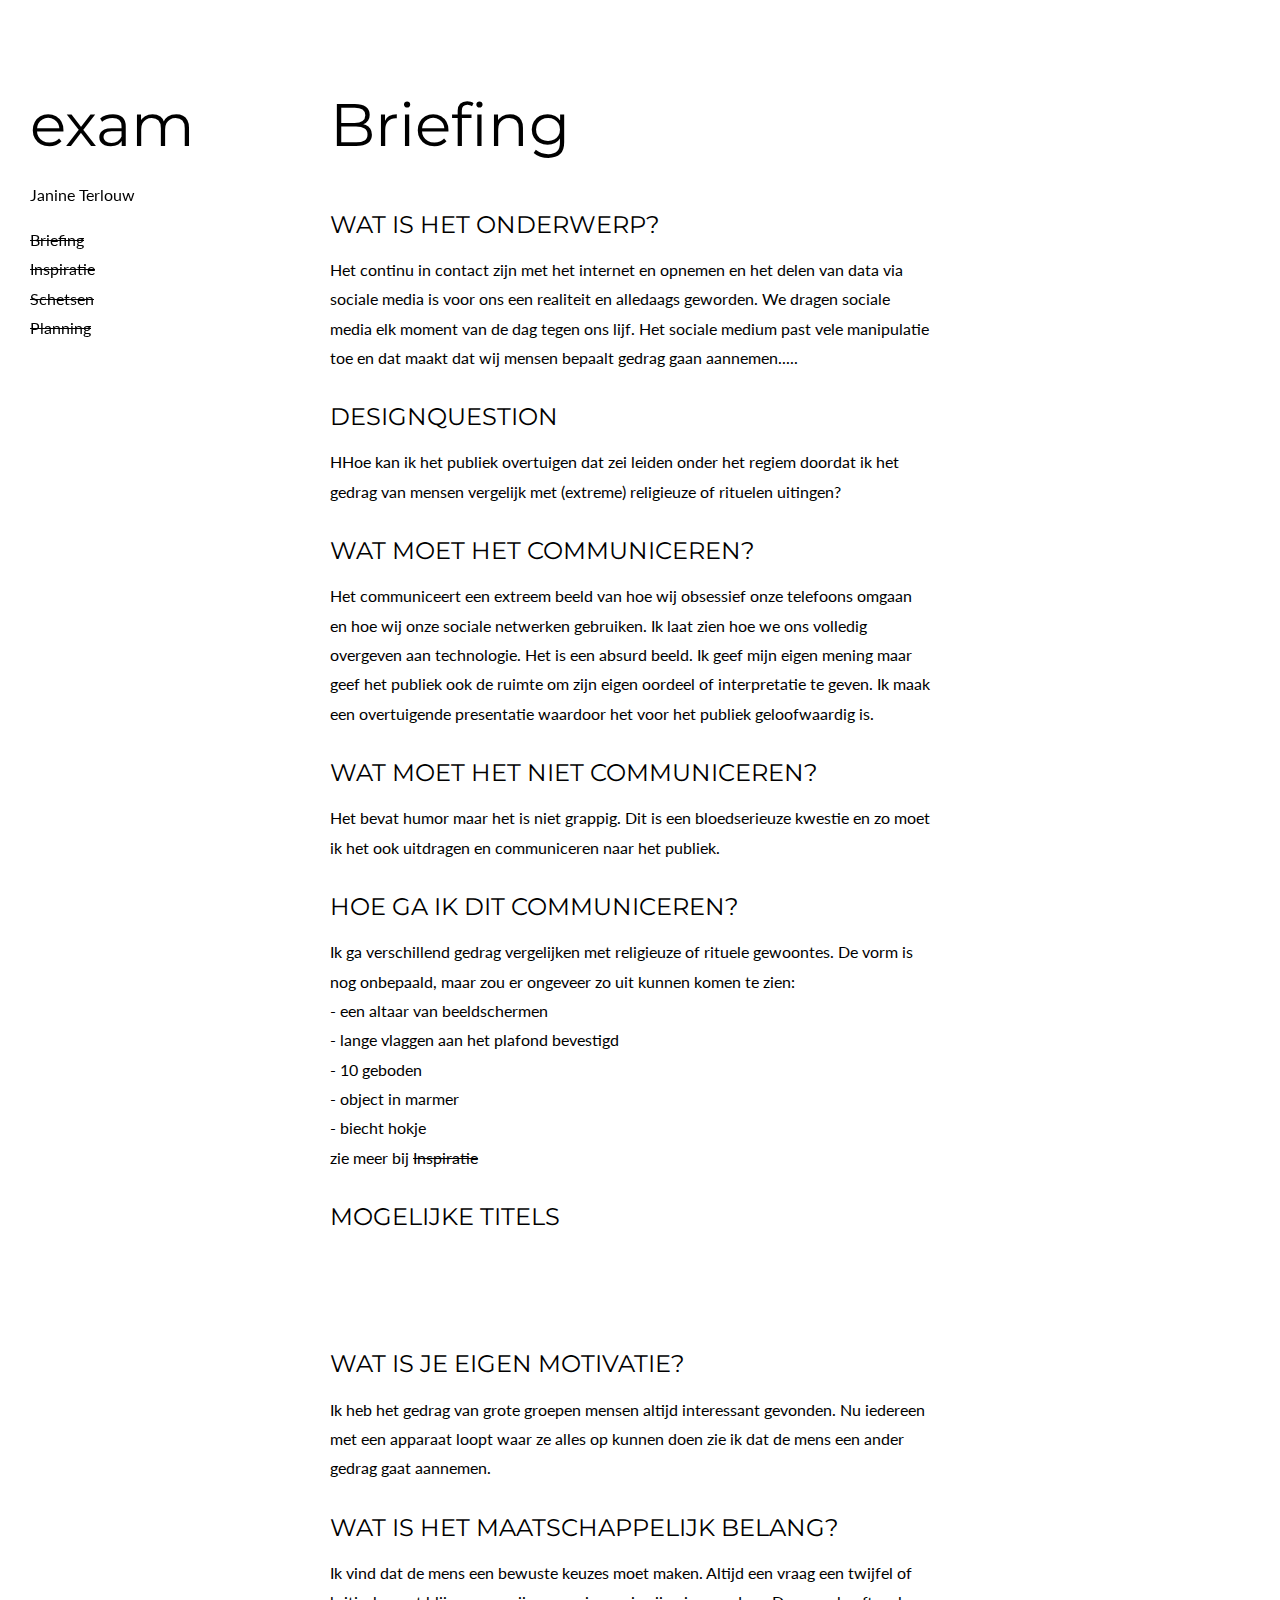
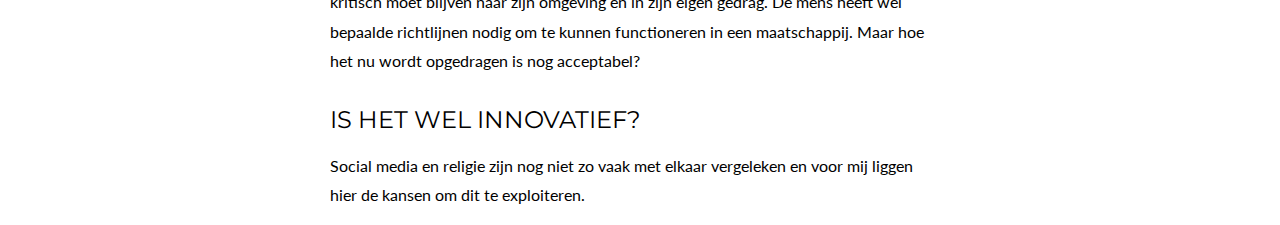
==== commit 904ba577: "update" ====
--- a/index.html
+++ b/index.html
@@ -18,7 +18,7 @@
         <a href="index.html" rel="briefing">Briefing</a><br/>
         <a href="inspiratie.html" rel="inspiratie">Inspiratie</a><br/>
         <a href="schetsen.html" rel="schetsen">Schetsen</a><br/>
-        <a href="planning.html" rel="planning">planning</a><br/>
+        <a href="planning.html" rel="planning">Planning</a><br/>
       </p>
     </menu>
 
@@ -29,10 +29,13 @@
         <p>Het continu in contact zijn met het internet en opnemen en het delen van data via sociale media is voor ons een realiteit en alledaags geworden. We dragen sociale media elk moment van de dag tegen ons lijf. Het sociale medium past vele manipulatie toe en dat maakt dat wij mensen bepaalt gedrag gaan aannemen.....</p>
 
         <h2>Designquestion</h2>
-        <p>Hoe kan ik het puliek overtuigen dat zei leiden onder het regiem doordat ik het gedrag van mensen vergelijk met (extreme) religeuze of rituelen?</p>
+        <p>HHoe kan ik het publiek overtuigen dat zei leiden onder het regiem doordat ik het gedrag van mensen vergelijk met (extreme) religieuze of rituelen uitingen?</p>
 
         <h2>Wat moet het communiceren?</h2>
-        <p>Het communiceert een extreem beeld van hoe wij obsessief onze telefoons en sociale netwerken gebruiken. Ik laat zien hoe we ons volledig overgeven aan technologie. Het is een absurd beeld. Ik geef mijn eigen mening maar geef het publiek ook de ruimte om zijn eigen oordeel of interpretatie te geven. OF: Ik maak een overtuigende presentatie waardoor het voor het publiek geloofwaardig is.</p>
+        <p>Het communiceert een extreem beeld van hoe wij obsessief onze telefoons omgaan en hoe wij onze sociale netwerken gebruiken. Ik laat zien hoe we ons volledig overgeven aan technologie. Het is een absurd beeld. Ik geef mijn eigen mening maar geef het publiek ook de ruimte om zijn eigen oordeel of interpretatie te geven. Ik maak een overtuigende presentatie waardoor het voor het publiek geloofwaardig is.</p>
+
+        <h2>Wat moet het niet communiceren?</h2>
+        <p>Het bevat humor maar het is niet grappig. Dit is een bloedserieuze kwestie en zo moet ik het ook uitdragen en communiceren naar het publiek.</p>
 
         <h2>Hoe ga ik dit communiceren?</h2>
         <p>Ik ga verschillend gedrag vergelijken met religieuze of rituele gewoontes. De vorm is nog onbepaald, maar zou er ongeveer zo uit kunnen komen te zien:<br/>
@@ -47,37 +50,15 @@
         <br/><br/><br/>
 
         <h2>Wat is je eigen motivatie?</h2>
-        <p>Ik heb het gedrag van grote groepen mensen altijd interessant gevonden. Nu iedereen met een apparaat loopt waar ze alles op kunnen doen zie ik dat de mens een ander gedrag gaat aannemen. </p>
+        <p>Ik heb het gedrag van grote groepen mensen altijd interessant gevonden. Nu iedereen met een apparaat loopt waar ze alles op kunnen doen zie ik dat de mens een ander gedrag gaat aannemen.</p>
         
         <h2>Wat is het maatschappelijk belang?</h2>
-        <p>Ik vind dat de mens een bewuste keuzes moet maken. Altijd een vraag een twijfel of kritisch moet blijven naar zijn omgeving en in zijn eigen gedrag. De mens heeft wel bepaalde richtlijnen nodig om te kunnen functioneren in een maatschappij. Maar hoe het nu wordt opgedragen is nog acceptabel? </p>
-        <!-- Dit moet in de presentatie duidelijk naar voren komen -->
+        <p>Ik vind dat de mens een bewuste keuzes moet maken. Altijd een vraag een twijfel of kritisch moet blijven naar zijn omgeving en in zijn eigen gedrag. De mens heeft wel bepaalde richtlijnen nodig om te kunnen functioneren in een maatschappij. Maar hoe het nu wordt opgedragen is nog acceptabel?</p>
 
         <h2>Is het wel innovatief?</h2>
         <p>Social media en religie zijn nog niet zo vaak met elkaar vergeleken en voor mij liggen hier de kansen om dit te exploiteren.</p>
         
-        <div style="color:blue;">
-        <h2>What to do next?</h2>
-        <p>
-          - Maak een *goede* Dog&Pony presenatie!<br/><br/>
 
-          - doe research naar gedrag en vergelijk het met rituelen (doel: 20)<br/>
-          - research naar uitingen van geloof en rituelen. ter inspiratie voor een grafisch eindproduct.<br/><br/>
-
-          - lees het boek Hello World (20%)<br/>
-          - lees de scriptie van Marthe Prins (0%)<br/>
-        </p>
-        </div>
-
-        <h2>Deadline</h2>
-        <p>
-          Generale Dog&Pony - 16 februari<br/>
-          Dog & Pony - 3 maart<br/>
-          Collectieve Werkbespreking - 31 maart<br/>
-          Groen licht presentatie - 18 mei<br/>
-          Eindexamen - 24 juni<br/>
-        </p>
-        
       </div>
 
 
--- a/css/style.css
+++ b/css/style.css
@@ -79,3 +79,7 @@
   line-height: 16px;
 }
 
+ul {
+  font-family: "lato", arial;
+  font-size: 16px;
+}
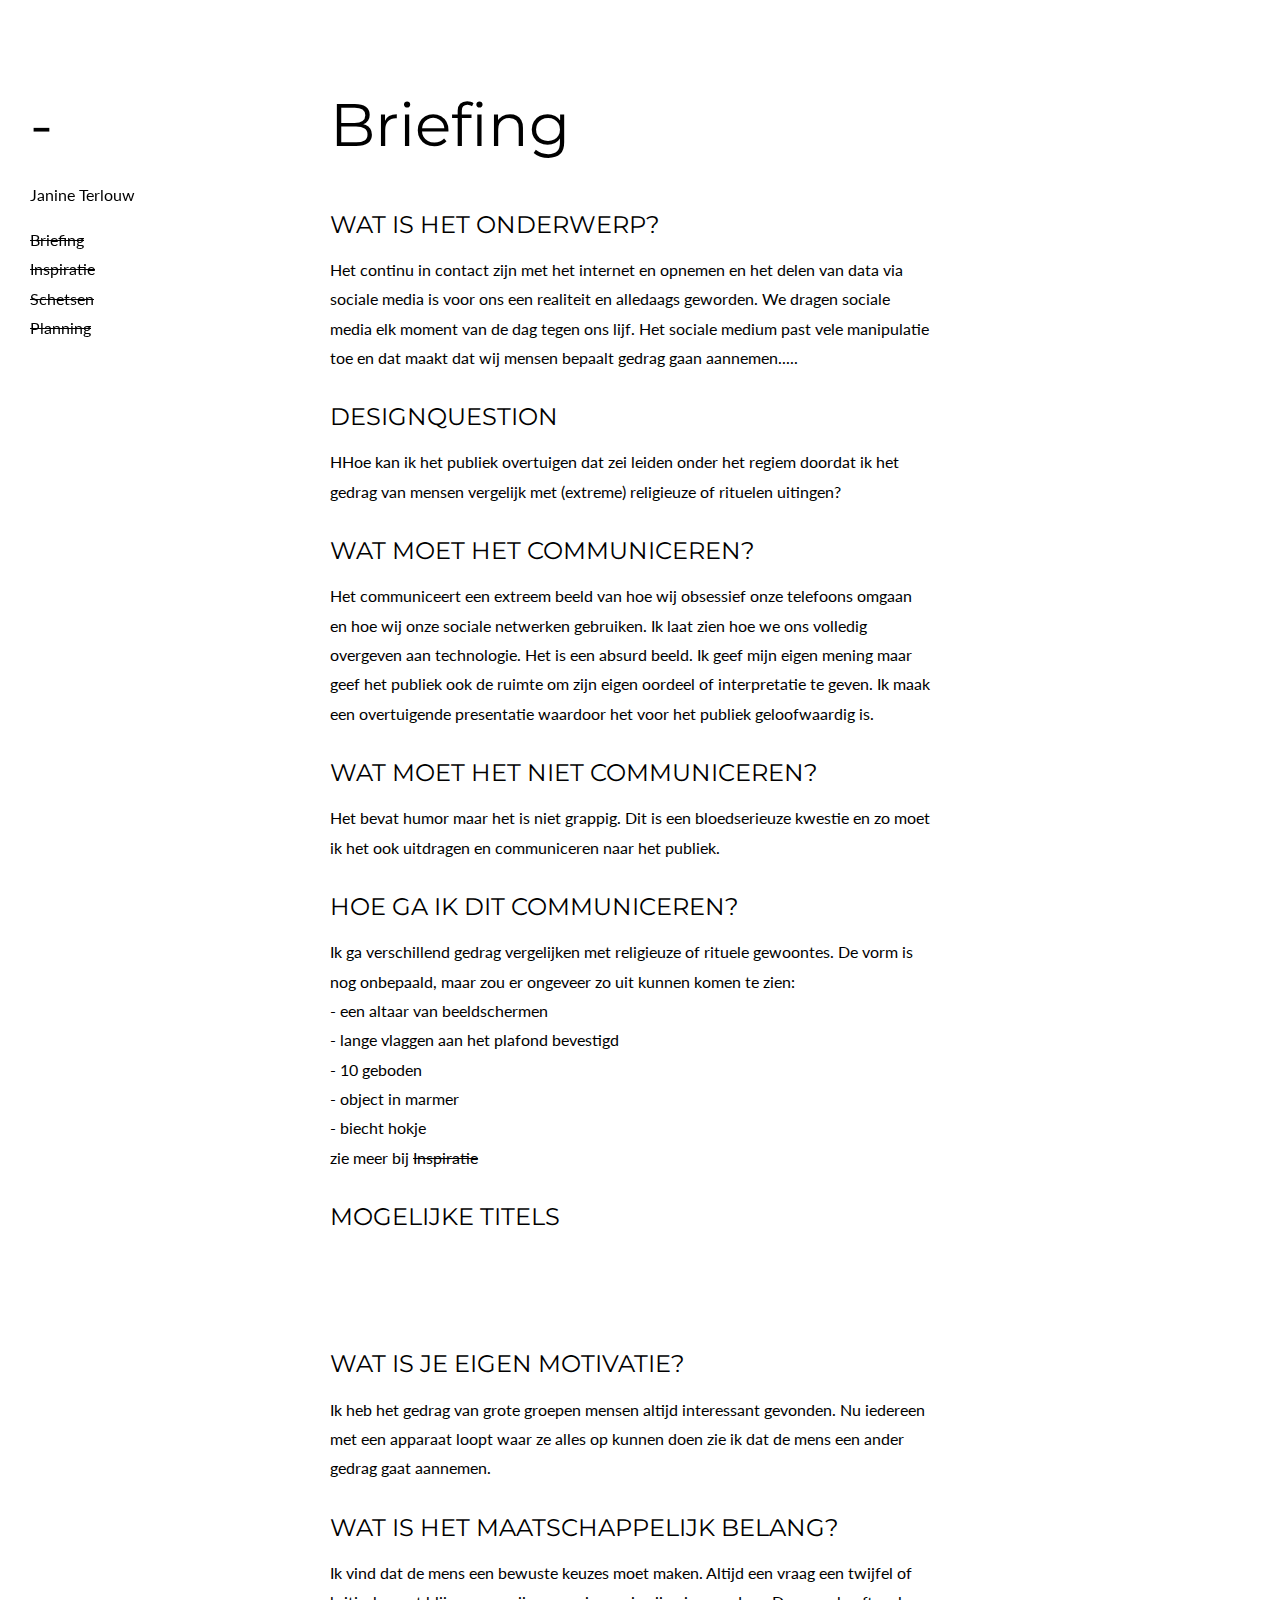
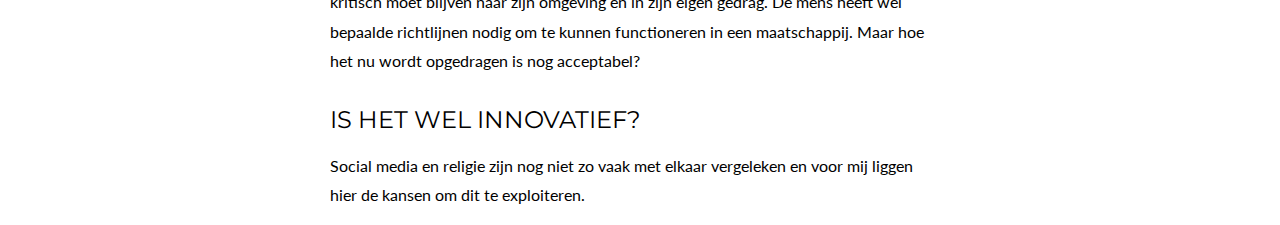
==== commit 96d1a326: "commit schetsen" ====
--- a/index.html
+++ b/index.html
@@ -12,7 +12,7 @@
   </head>
   <body>
     <menu>
-      <h1>exam</h1>
+      <h1>-</h1>
       <p>Janine Terlouw</p>
       <p>
         <a href="index.html" rel="briefing">Briefing</a><br/>
